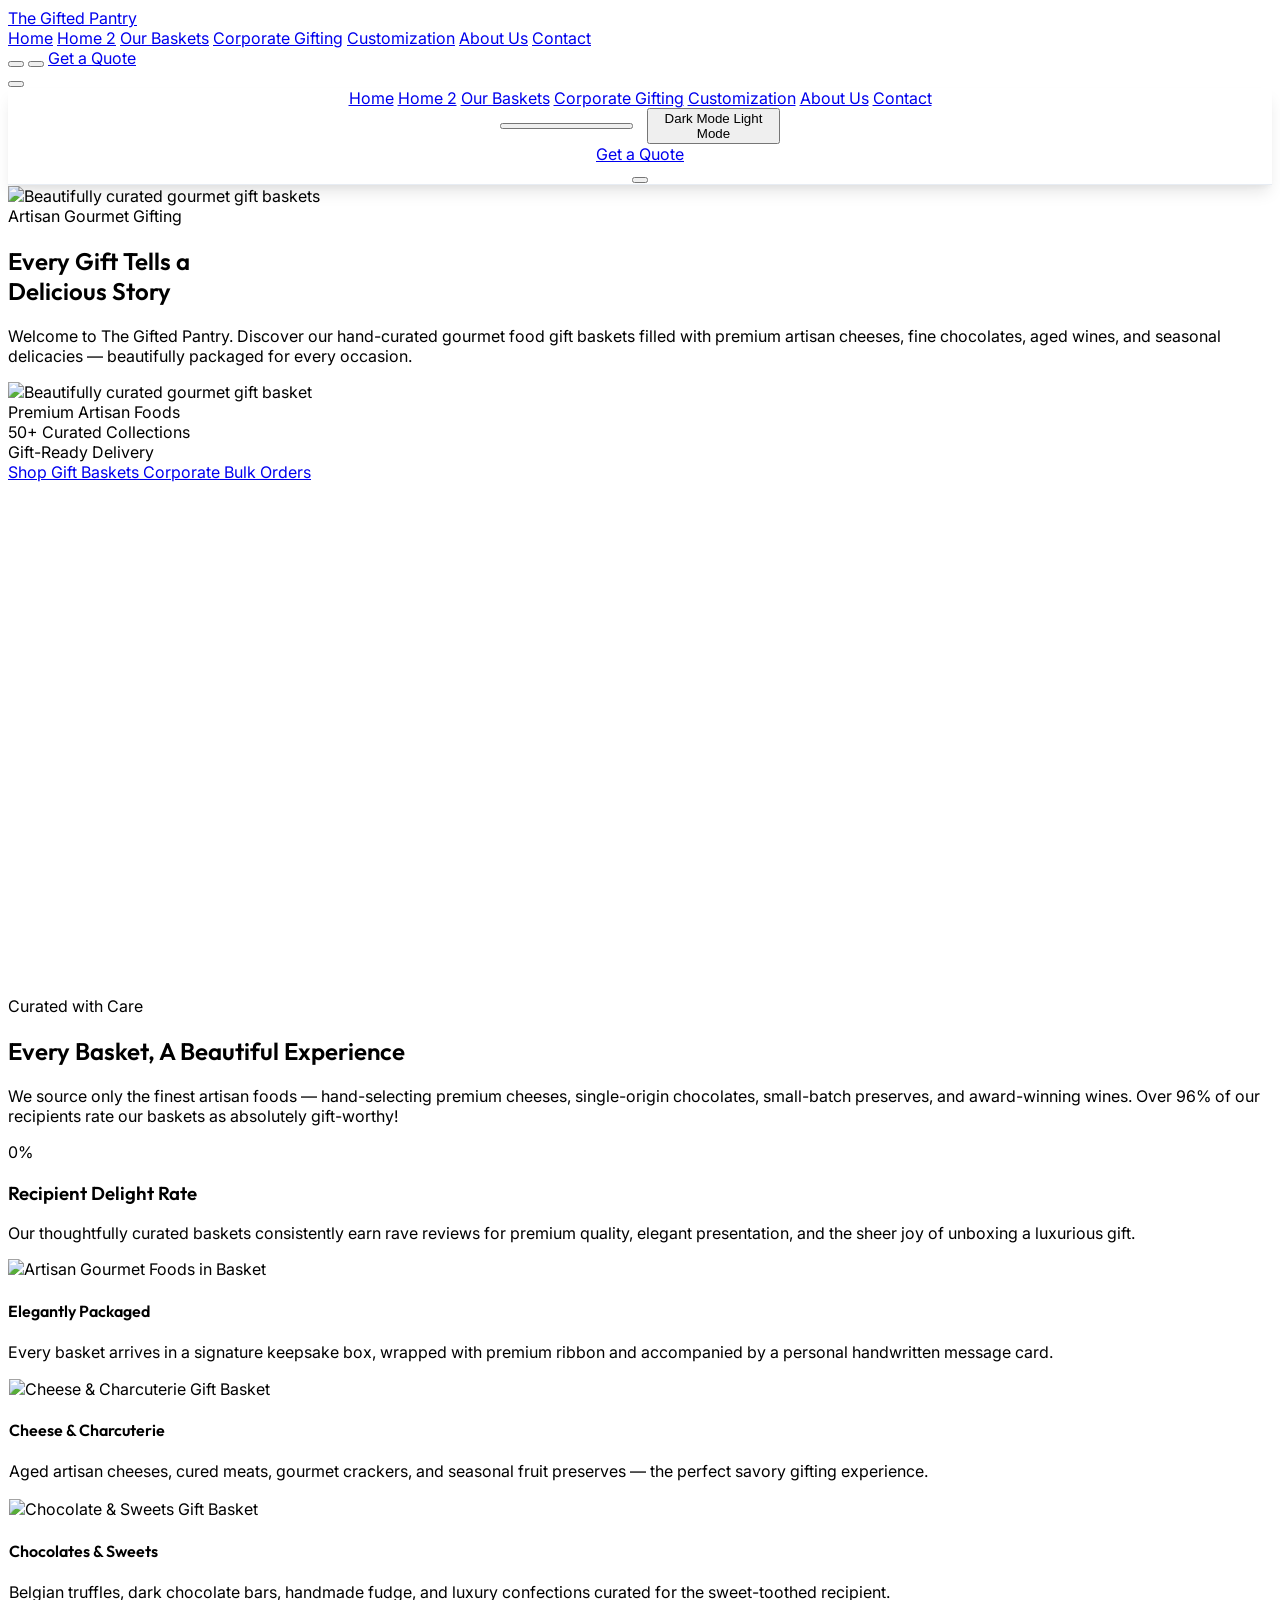
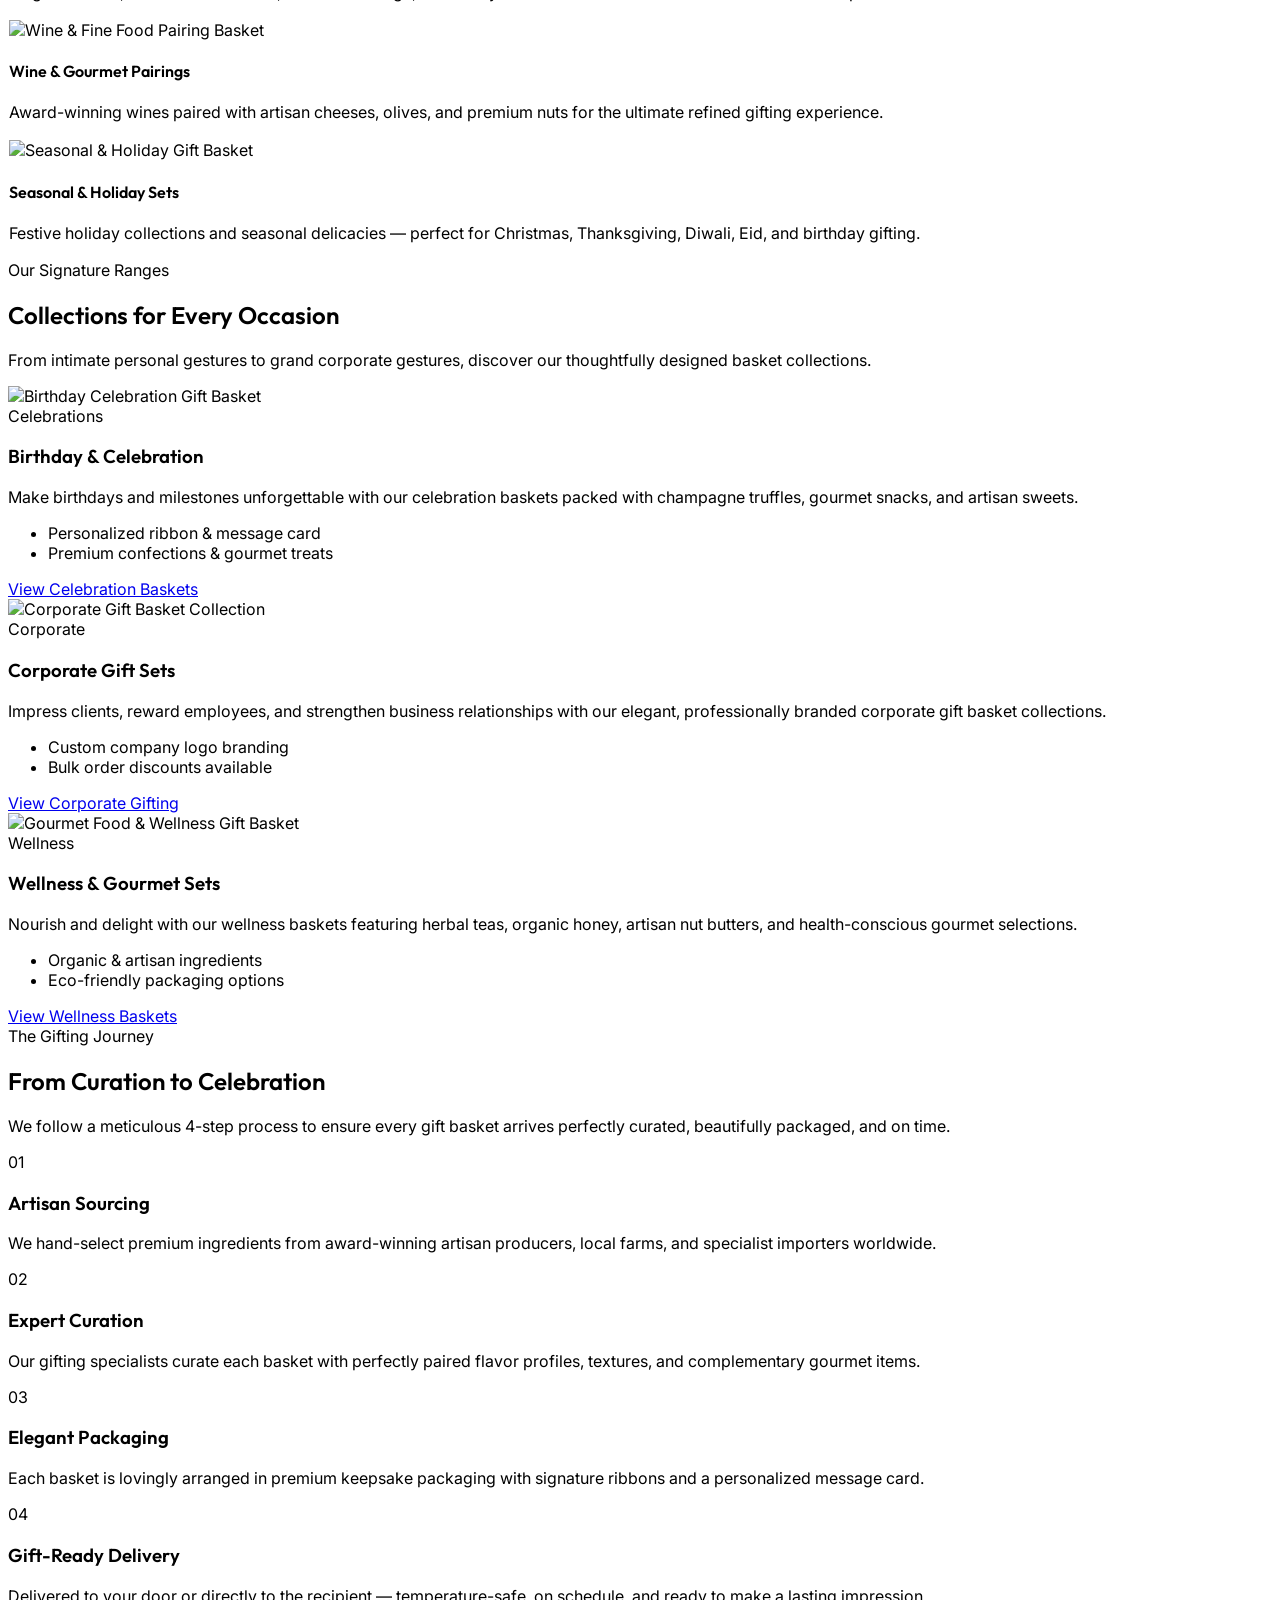
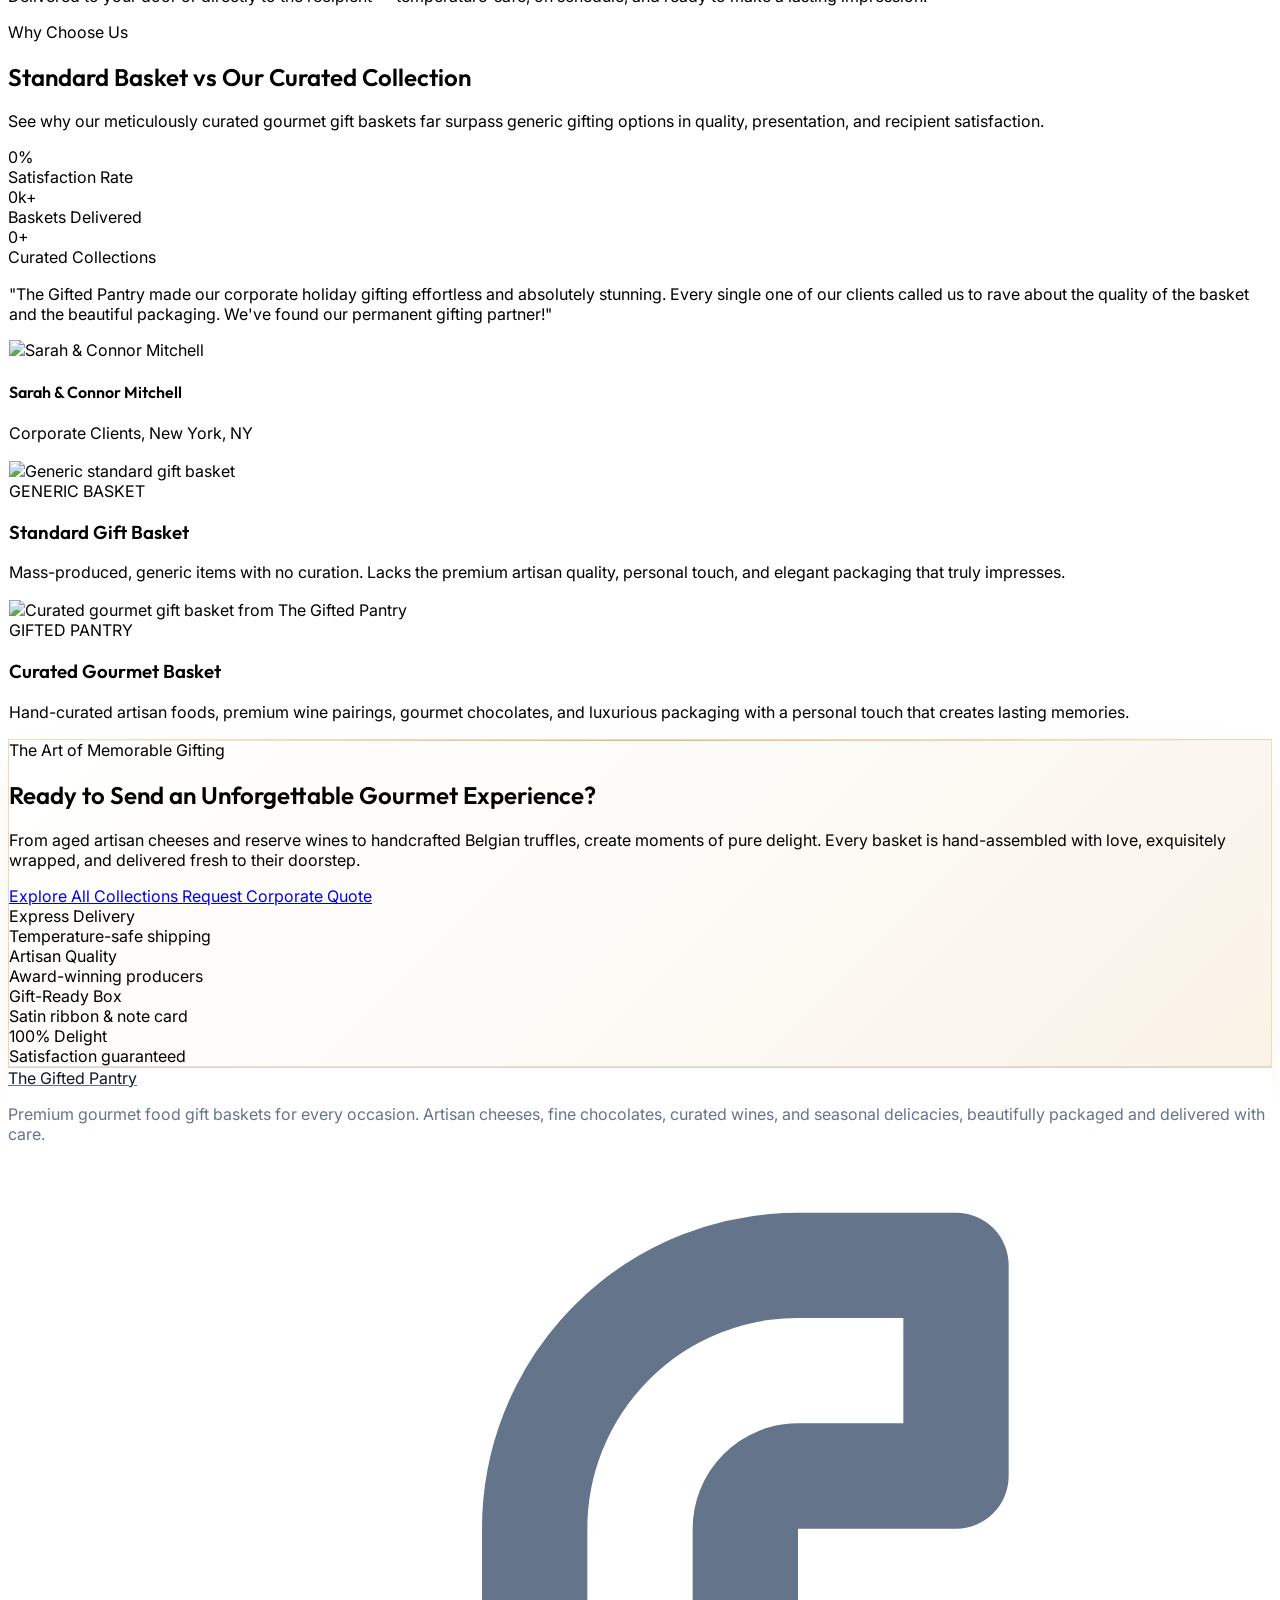
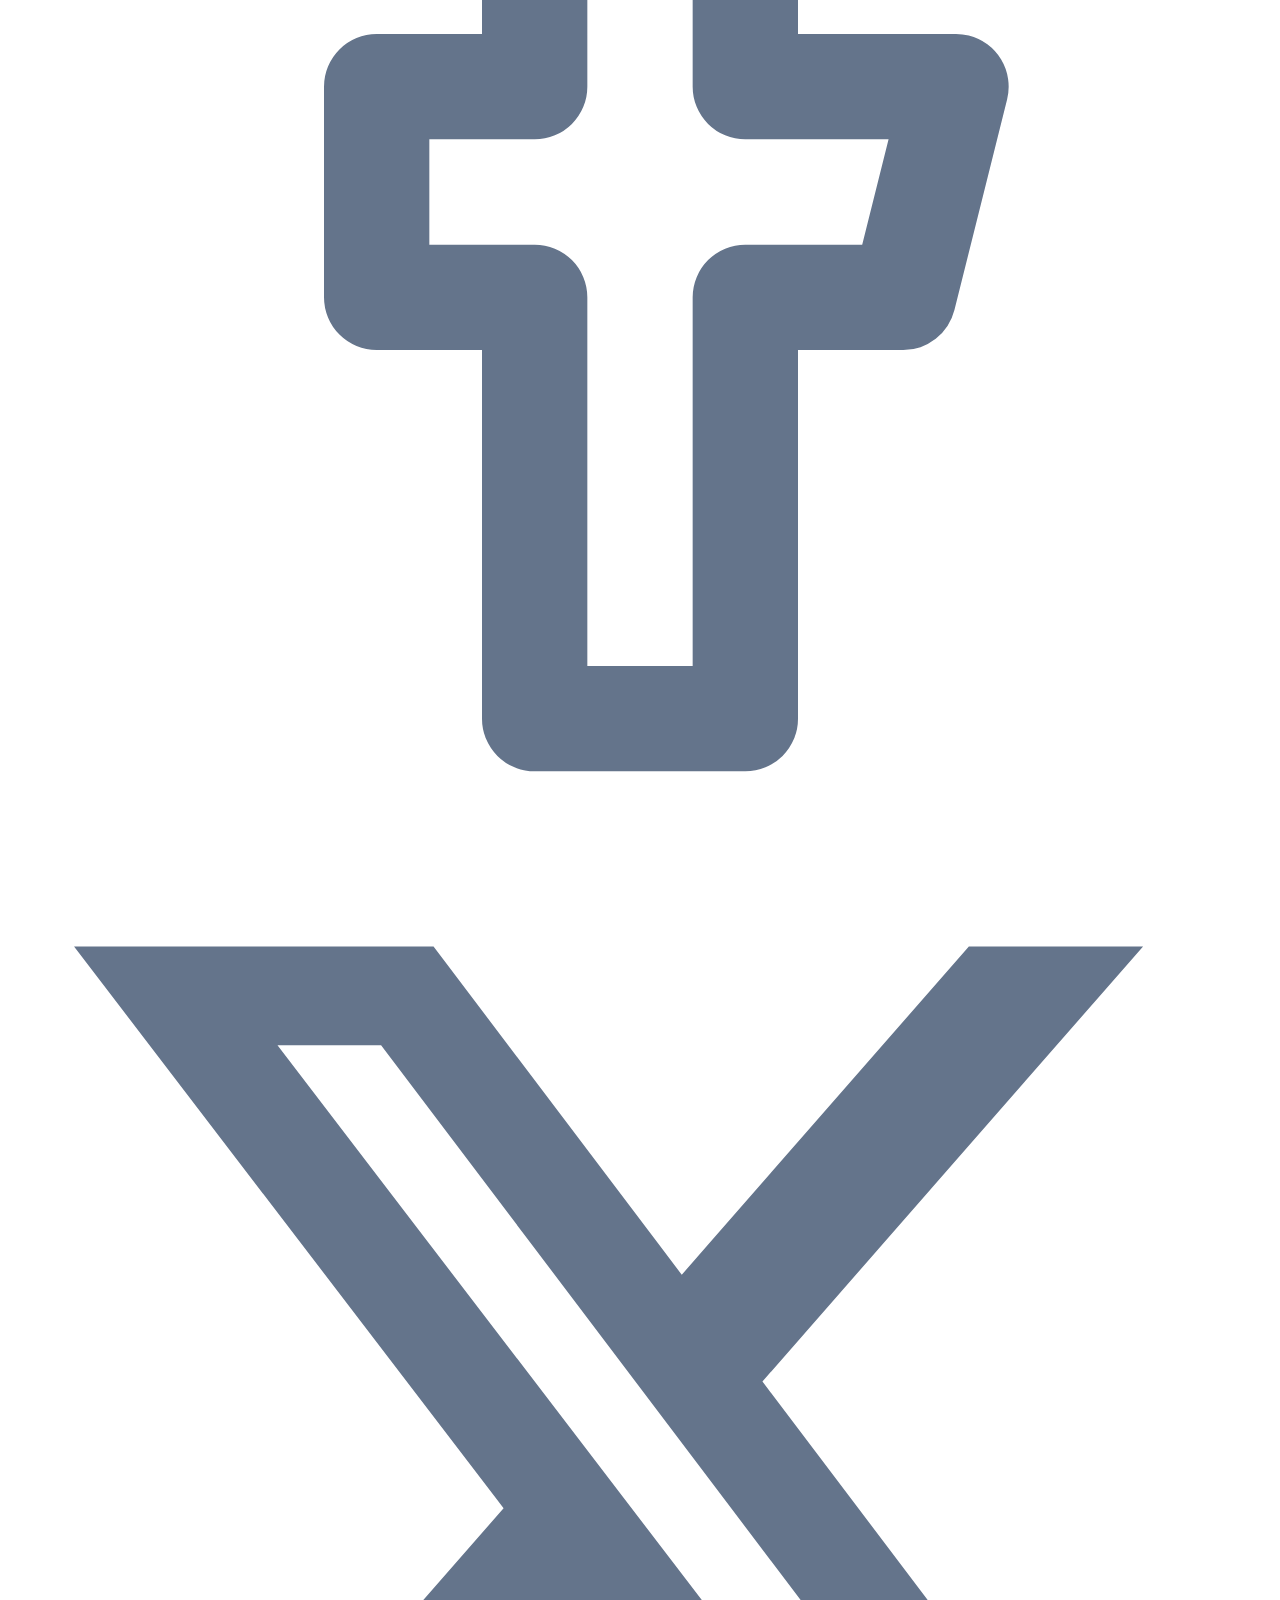
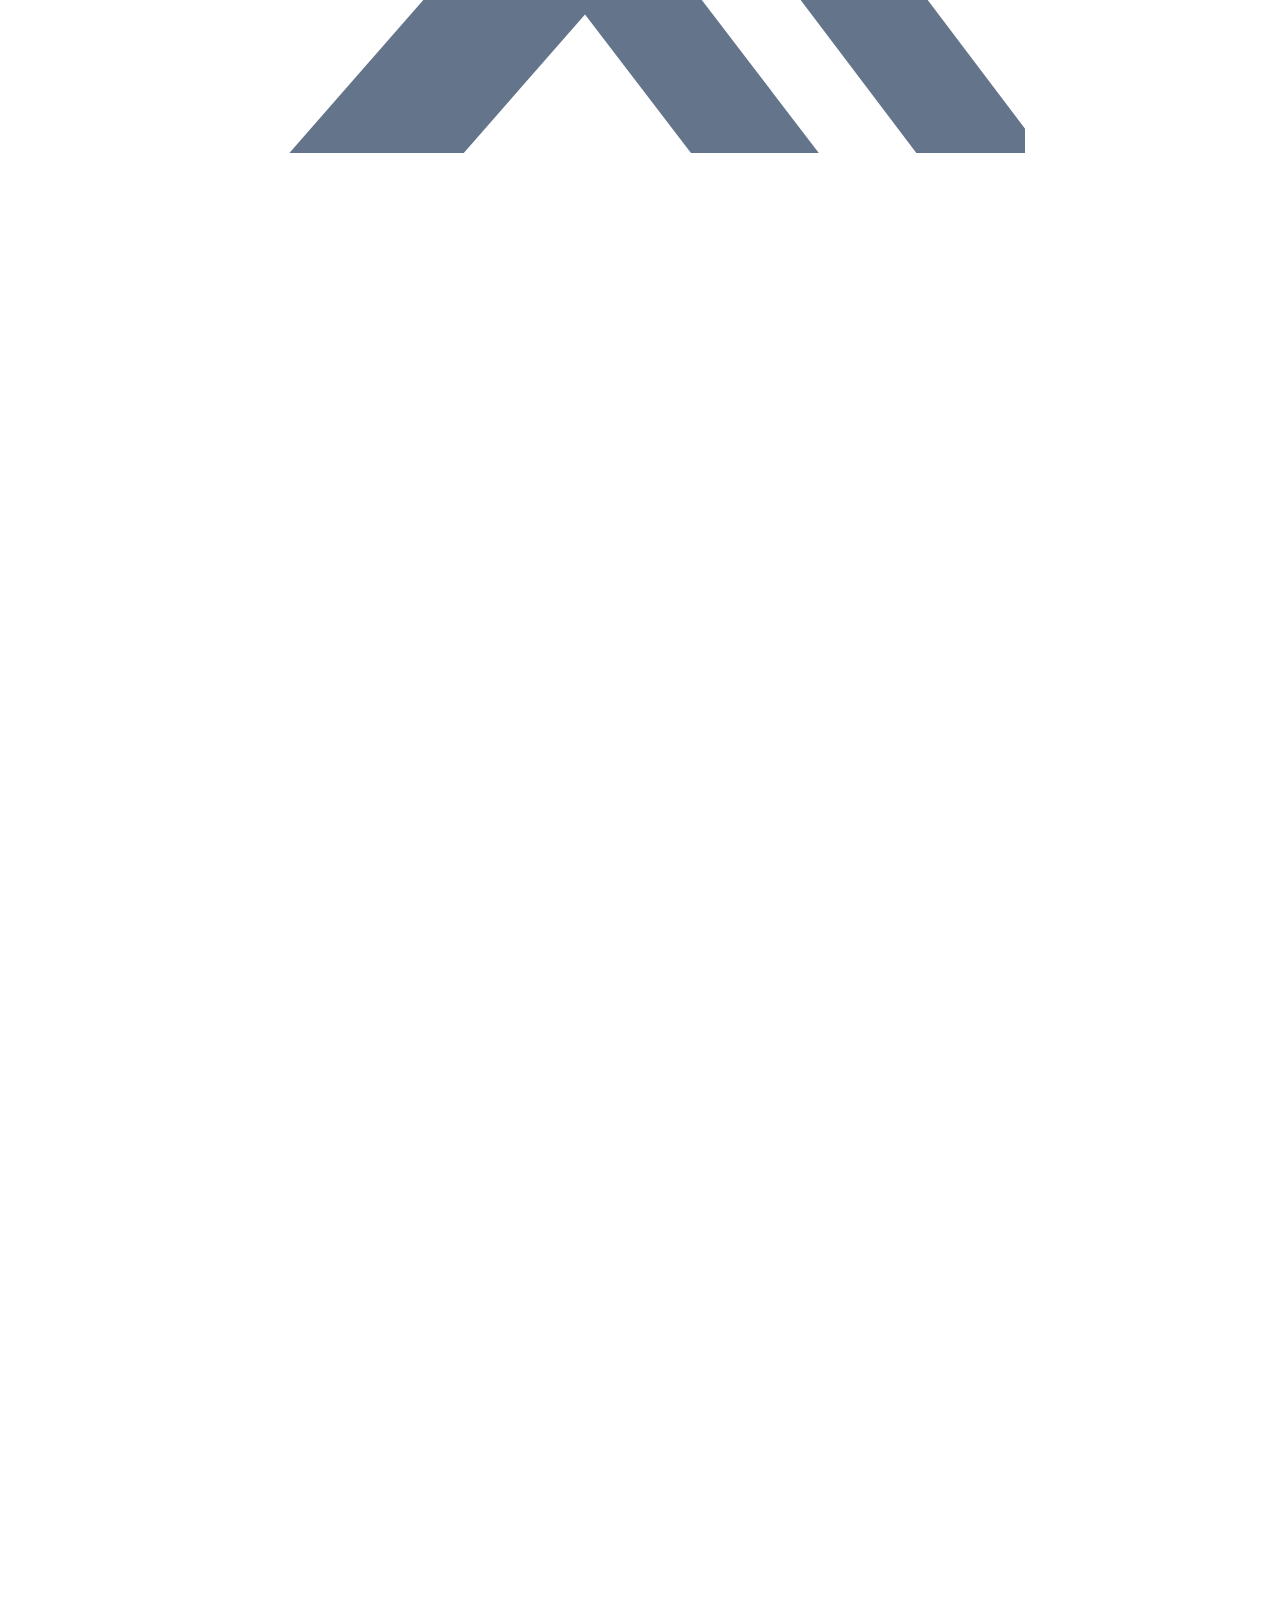
==== index.html @ 531f8c29 "U" ====
<!DOCTYPE html>
<html lang="en" dir="ltr" class="scroll-smooth">

<head>
  <meta charset="UTF-8">
  <meta name="viewport" content="width=device-width, initial-scale=1.0">
  <title>The Gifted Pantry - Gourmet Food Gift Baskets</title>
  <meta name="description"
    content="Discover beautifully curated gourmet food gift baskets for every occasion. Premium artisan foods, elegant packaging, and heartfelt gifting experiences from The Gifted Pantry.">

  <!-- Favicon -->
  <link rel="icon" type="image/svg+xml" href="favicon.svg">

  <!-- CSS Stylesheet -->
  <link rel="stylesheet" href="index.css">

  <!-- Tailwind CSS 3 CDN -->
  <script src="https://cdn.tailwindcss.com"></script>
  <script>
    tailwind.config = {
      darkMode: 'class',
      theme: {
        extend: {
          colors: {
            brand: {
              light: '#fdf8ef',
              dark: '#1a1207',
              primary: '#c8892a',
              primaryHover: '#a36d1a',
              secondary: '#d9a752',
              secondaryHover: '#a36d1a',
              accent: '#e0a84a',
              navy: '#2a1c0b',
            },
            slate: {
              50: '#faf8f3',
              100: '#f5f0e6',
              200: '#e8ddc5',
              300: '#d9c89f',
              400: '#c4a96e',
              500: '#a8883d',
              600: '#896724',
              700: '#664d17',
              800: '#46330d',
              850: '#352606',
              900: '#221800',
              950: '#1a1207',
            }
          },
          fontFamily: {
            sans: ['Inter', 'sans-serif'],
            outfit: ['Outfit', 'sans-serif'],
          }
        }
      }
    }
  </script>

  <!-- Lucide Icons -->
  <script src="https://unpkg.com/lucide@latest"></script>
</head>

<body
  class="bg-slate-50 text-slate-800 dark:bg-slate-950 dark:text-slate-100 transition-colors duration-300 min-h-screen flex flex-col">

  <!-- ================= NAVBAR ================= -->
  <nav class="glass-nav fixed top-0 left-0 right-0 z-50 transition-all duration-300">
    <div class="max-w-7xl mx-auto px-4 sm:px-6 lg:px-8">
      <div class="flex items-center justify-between h-20">

        <!-- Logo -->
        <a href="index.html" class="flex items-center space-x-2 rtl:space-x-reverse group">
          <div
            class="w-10 h-10 rounded-xl bg-gradient-to-tr from-brand-primary to-brand-accent flex items-center justify-center text-white shadow-md shadow-amber-500/20 animate-bounce">
            <i data-lucide="gift" class="w-6 h-6"></i>
          </div>
          <span class="font-outfit text-2xl font-bold tracking-tight text-slate-900 dark:text-white">
            The<span class="text-brand-primary"> Gifted Pantry</span>
          </span>
        </a>

        <!-- Desktop Menu -->
        <div class="hidden lg:flex items-center space-x-1 rtl:space-x-reverse">
          <a href="index.html"
            class="px-3 py-2 rounded-lg text-sm font-semibold transition-colors text-brand-primary dark:text-amber-400">Home</a>
          <a href="home2.html"
            class="px-3 py-2 rounded-lg text-sm font-medium text-slate-600 hover:text-brand-primary dark:text-slate-300 dark:hover:text-amber-400 transition-colors">Home
            2</a>
          <a href="services.html"
            class="px-3 py-2 rounded-lg text-sm font-medium text-slate-600 hover:text-brand-primary dark:text-slate-300 dark:hover:text-amber-400 transition-colors">Our
            Baskets</a>
          <a href="gallery.html"
            class="px-3 py-2 rounded-lg text-sm font-medium text-slate-600 hover:text-brand-primary dark:text-slate-300 dark:hover:text-amber-400 transition-colors">Corporate
            Gifting</a>
          <a href="blog.html"
            class="px-3 py-2 rounded-lg text-sm font-medium text-slate-600 hover:text-brand-primary dark:text-slate-300 dark:hover:text-amber-400 transition-colors">Customization</a>
          <a href="about.html"
            class="px-3 py-2 rounded-lg text-sm font-medium text-slate-600 hover:text-brand-primary dark:text-slate-300 dark:hover:text-amber-400 transition-colors">About
            Us</a>
          <a href="contact.html"
            class="px-3 py-2 rounded-lg text-sm font-medium text-slate-600 hover:text-brand-primary dark:text-slate-300 dark:hover:text-amber-400 transition-colors">Contact</a>
        </div>

        <!-- Desktop Utility Buttons -->
        <div class="hidden lg:flex items-center space-x-4 rtl:space-x-reverse">

          <!-- RTL Toggle -->
          <button
            class="rtl-toggle w-10 h-10 rounded-xl border border-slate-200 dark:border-slate-800 text-slate-600 dark:text-slate-300 hover:bg-slate-100 dark:hover:bg-slate-800 transition-colors flex items-center justify-center"
            aria-label="Toggle Direction">
            <i data-lucide="arrow-left-right" class="w-4 h-4"></i>
          </button>

          <!-- Theme Toggle -->
          <button
            class="theme-toggle w-10 h-10 rounded-xl border border-slate-200 dark:border-slate-800 text-slate-600 dark:text-slate-300 hover:bg-slate-100 dark:hover:bg-slate-800 transition-colors flex items-center justify-center"
            aria-label="Toggle Theme">
            <i data-lucide="sun" class="sun-icon w-5 h-5 hidden"></i>
            <i data-lucide="moon" class="moon-icon w-5 h-5"></i>
          </button>

          <a href="quote.html"
            class="px-5 py-2.5 rounded-xl bg-gradient-to-r from-brand-primary to-brand-accent text-white text-sm font-semibold hover:shadow-lg hover:shadow-amber-500/25 transition-all transform hover:-translate-y-0.5">Get
            a Quote</a>
        </div>

        <!-- Mobile Navigation Menu Toggle Button -->
        <div class="flex items-center space-x-3 lg:hidden rtl:space-x-reverse">
          <button id="mobile-menu-btn"
            class="p-2 rounded-lg border border-slate-200 dark:border-slate-800 text-slate-600 dark:text-slate-300 hover:bg-slate-100 dark:hover:bg-slate-800 transition-colors"
            aria-label="Open Menu">
            <i data-lucide="menu" class="w-6 h-6"></i>
          </button>
        </div>
      </div>
    </div>

    <!-- Mobile Slide Down Menu -->
    <div id="mobile-menu"
      class="hidden absolute top-20 left-0 right-0 glass-nav shadow-lg flex-col px-4 pt-4 pb-6 space-y-3 transition-all duration-300 transform opacity-0 -translate-y-4">
      <a href="index.html"
        class="px-3 py-2 rounded-lg text-base font-semibold text-brand-primary bg-amber-50/50 dark:bg-amber-950/20">Home</a>
      <a href="home2.html"
        class="px-3 py-2 rounded-lg text-base font-medium text-slate-655 dark:text-slate-300 hover:bg-slate-50 dark:hover:bg-slate-800">Home
        2</a>
      <a href="services.html"
        class="px-3 py-2 rounded-lg text-base font-medium text-slate-655 dark:text-slate-300 hover:bg-slate-50 dark:hover:bg-slate-800">Our
        Baskets</a>
      <a href="gallery.html"
        class="px-3 py-2 rounded-lg text-base font-medium text-slate-655 dark:text-slate-300 hover:bg-slate-50 dark:hover:bg-slate-800">Corporate
        Gifting</a>
      <a href="blog.html"
        class="px-3 py-2 rounded-lg text-base font-medium text-slate-655 dark:text-slate-300 hover:bg-slate-50 dark:hover:bg-slate-800">Customization</a>
      <a href="about.html"
        class="px-3 py-2 rounded-lg text-base font-medium text-slate-655 dark:text-slate-300 hover:bg-slate-50 dark:hover:bg-slate-800">About
        Us</a>
      <a href="contact.html"
        class="px-3 py-2 rounded-lg text-base font-medium text-slate-655 dark:text-slate-300 hover:bg-slate-50 dark:hover:bg-slate-800">Contact</a>
      <div class="h-[1px] bg-slate-200 dark:bg-slate-800 my-2"></div>
      <div class="toggle-container flex items-center justify-between space-x-3 rtl:space-x-reverse gap-3 pt-1 pb-2">
        <!-- Mobile RTL Toggle -->
        <button
          class="rtl-toggle flex-1 h-10 rounded-xl border border-slate-200 dark:border-slate-800 text-slate-650 dark:text-slate-300 hover:bg-slate-100 dark:hover:bg-slate-800 transition-colors flex items-center justify-center bg-white dark:bg-slate-900"
          aria-label="Toggle Direction">
          <i data-lucide="arrow-left-right" class="w-4 h-4"></i>
        </button>
        <!-- Mobile Theme Toggle -->
        <button
          class="theme-toggle flex-1 h-10 rounded-xl border border-slate-200 dark:border-slate-800 text-slate-655 dark:text-slate-300 hover:bg-slate-100 dark:hover:bg-slate-800 transition-colors flex items-center justify-center space-x-2 bg-white dark:bg-slate-900"
          aria-label="Toggle Theme">
          <i data-lucide="sun" class="sun-icon w-4 h-4 hidden"></i>
          <i data-lucide="moon" class="moon-icon w-4 h-4"></i>
          <span class="text-xs font-bold tracking-wider dark:hidden">Dark Mode</span>
          <span class="text-xs font-bold tracking-wider hidden dark:inline">Light Mode</span>
        </button>
      </div>
      <div class="flex flex-col space-y-2.5">
        <a href="quote.html"
          class="text-center px-4 py-2.5 rounded-xl bg-gradient-to-r from-brand-primary to-brand-accent text-white text-sm font-semibold shadow-md shadow-amber-500/20">Get
          a Quote</a>
      </div>
      <button id="mobile-menu-close"
        class="absolute top-2 right-4 text-slate-400 hover:text-slate-600 dark:hover:text-white">
        <i data-lucide="x" class="w-5 h-5"></i>
      </button>
    </div>
  </nav>

  <!-- ================= MAIN CONTENT ================= -->
  <main class="flex-grow pt-20">

    <!-- 1. Hero Section -->
    <section class="hero-section relative min-h-[90vh] lg:min-h-[92vh] flex items-center py-12 sm:py-20 lg:py-28 overflow-hidden text-white bg-slate-950">
      <!-- Full Cover Background Image for sm+ desktop — high visibility & crisp contrast -->
      <img
        src="https://brocrates.com/cdn/shop/files/Spirits_GourmetVarietyGiftBasket_5000x.jpg?v=1686775936"
        alt="Beautifully curated gourmet gift baskets"
        class="hidden sm:block absolute inset-0 w-full h-full object-cover opacity-90 dark:opacity-90">
      <!-- Balanced gradient overlay to protect text contrast while keeping image bright & visible -->
      <div
        class="hidden sm:block absolute inset-0 bg-gradient-to-t from-slate-950/80 via-slate-950/50 to-slate-950/25 z-0">
      </div>

      <div class="max-w-7xl mx-auto px-4 sm:px-6 lg:px-8 relative z-10 text-center w-full">
        <div class="max-w-4xl mx-auto space-y-4 sm:space-y-6 flex flex-col items-center justify-center animate-fade-in-up">

          <!-- Badge -->
          <div
            class="inline-flex items-center space-x-2 rtl:space-x-reverse px-3 py-1 sm:px-3.5 sm:py-1.5 rounded-full bg-slate-950/75 border border-white/20 text-amber-300 font-bold text-[11px] sm:text-xs tracking-wider uppercase backdrop-blur-md shadow-lg">
            <i data-lucide="sparkles" class="w-3.5 h-3.5 sm:w-4 sm:h-4 text-amber-400 animate-pulse"></i>
            <span>Artisan Gourmet Gifting</span>
          </div>

          <h1
            class="text-3xl sm:text-5xl lg:text-6xl font-extrabold text-white leading-tight sm:leading-[1.15] font-outfit text-center drop-shadow-lg">
            Every Gift Tells a<br>
            <span
              class="bg-clip-text text-transparent bg-gradient-to-r from-amber-300 via-amber-200 to-amber-400 font-black">Delicious
              Story</span>
          </h1>

          <p
            class="text-xs sm:text-lg text-slate-100 max-w-2xl mx-auto font-medium leading-relaxed text-center drop-shadow-md px-2 sm:px-0">
            Welcome to The Gifted Pantry. Discover our hand-curated gourmet food gift baskets filled with premium
            artisan cheeses, fine chocolates, aged wines, and seasonal delicacies — beautifully packaged for every
            occasion.
          </p>

          <!-- Separate image for 368px mobile screen hero section -->
          <div class="block sm:hidden w-full max-w-xs mx-auto rounded-2xl overflow-hidden shadow-2xl border border-white/20 my-2">
            <img
              src="https://brocrates.com/cdn/shop/files/Spirits_GourmetVarietyGiftBasket_5000x.jpg?v=1686775936"
              alt="Beautifully curated gourmet gift basket"
              class="w-full h-48 object-cover">
          </div>

          <!-- Credentials row -->
          <div
            class="grid grid-cols-1 sm:grid-cols-3 gap-2.5 sm:gap-4 py-3 sm:py-3.5 border border-white/20 w-full max-w-2xl mx-auto justify-items-center bg-slate-950/75 backdrop-blur-md rounded-2xl px-4 sm:px-6 shadow-xl">
            <div class="flex items-center justify-center space-x-2 rtl:space-x-reverse">
              <i data-lucide="check" class="w-4 h-4 sm:w-5 sm:h-5 text-amber-400 flex-shrink-0"></i>
              <span class="text-xs sm:text-sm font-semibold text-white">Premium Artisan Foods</span>
            </div>
            <div class="flex items-center justify-center space-x-2 rtl:space-x-reverse">
              <i data-lucide="gift" class="w-4 h-4 sm:w-5 sm:h-5 text-amber-400 flex-shrink-0"></i>
              <span class="text-xs sm:text-sm font-semibold text-white">50+ Curated Collections</span>
            </div>
            <div class="flex items-center justify-center space-x-2 rtl:space-x-reverse">
              <i data-lucide="truck" class="w-4 h-4 sm:w-5 sm:h-5 text-amber-400 flex-shrink-0"></i>
              <span class="text-xs sm:text-sm font-semibold text-white">Gift-Ready Delivery</span>
            </div>
          </div>

          <!-- CTA Actions -->
          <div class="flex flex-col sm:flex-row items-center justify-center gap-3 sm:gap-4 pt-1 sm:pt-2 w-full max-w-xs sm:max-w-none mx-auto">
            <a href="services.html"
              class="w-full sm:w-72 px-6 sm:px-8 py-3.5 sm:py-4 rounded-xl bg-brand-primary hover:bg-brand-primaryHover text-white text-center font-bold shadow-xl shadow-amber-500/25 hover:shadow-amber-500/40 transition-all transform hover:-translate-y-0.5 flex items-center justify-center">
              Shop Gift Baskets
            </a>
            <a href="contact.html"
              class="w-full sm:w-72 px-6 sm:px-8 py-3.5 sm:py-4 rounded-xl bg-slate-900/80 border border-white/30 text-white text-center font-bold hover:bg-slate-900 transition-all flex items-center justify-center space-x-2 rtl:space-x-reverse backdrop-blur-md shadow-lg">
              <i data-lucide="building-2" class="w-4 h-4 text-amber-300"></i>
              <span>Corporate Bulk Orders</span>
            </a>
          </div>
        </div>
      </div>
    </section>

    <!-- 2. Curated Collections Section -->
    <section class="py-20 bg-slate-50 dark:bg-slate-950 relative">
      <div class="max-w-7xl mx-auto px-4 sm:px-6 lg:px-8">

        <!-- Header -->
        <div class="text-center max-w-3xl mx-auto mb-16 space-y-4">
          <span class="text-brand-secondary font-semibold uppercase tracking-wider text-sm">Curated with Care</span>
          <h2 class="text-3xl md:text-4xl font-bold font-outfit text-slate-900 dark:text-white">
            Every Basket, A Beautiful Experience
          </h2>
          <p class="text-slate-600 dark:text-slate-300 font-normal">
            We source only the finest artisan foods — hand-selecting premium cheeses, single-origin chocolates,
            small-batch preserves, and award-winning wines. Over 96% of our recipients rate our baskets as absolutely
            gift-worthy!
          </p>
        </div>

        <!-- Content Grid -->
        <div class="grid grid-cols-1 lg:grid-cols-12 gap-12 items-center">

          <!-- Left: Stats Column -->
          <div class="lg:col-span-5 space-y-6">
            <div
              class="bg-white dark:bg-slate-900 p-8 rounded-3xl shadow-xl relative overflow-hidden border border-amber-100 dark:border-amber-950/50">
              <div class="absolute top-0 right-0 w-32 h-32 bg-amber-200/25 rounded-full blur-2xl -mr-16 -mt-16"></div>

              <div class="text-5xl font-black text-brand-primary mb-4 font-outfit flex items-baseline">
                <span class="stat-counter" data-target="96">0</span>%
              </div>
              <h3 class="text-lg font-bold text-slate-950 dark:text-white mb-2">
                Recipient Delight Rate
              </h3>
              <p class="text-sm text-slate-500 dark:text-slate-400 font-normal leading-relaxed">
                Our thoughtfully curated baskets consistently earn rave reviews for premium quality, elegant
                presentation, and the sheer joy of unboxing a luxurious gift.
              </p>
            </div>

            <div
              class="bg-white dark:bg-slate-900 rounded-3xl shadow-xl border border-amber-100 dark:border-amber-950/50 overflow-hidden">
              <div class="w-full h-67 overflow-hidden shadow-inner">
                <img src="https://atelier-duchocolat.com/cdn/shop/files/468A9812.jpg?v=1778239966&width=3840"
                  alt="Artisan Gourmet Foods in Basket" class="w-full h-full object-cover">
              </div>
              <div class="p-8">
                <h4 class="font-bold text-slate-950 dark:text-white text-lg mb-2">Elegantly Packaged</h4>
                <p class="text-sm text-slate-500 dark:text-slate-400 font-normal">
                  Every basket arrives in a signature keepsake box, wrapped with premium ribbon and accompanied by a
                  personal handwritten message card.
                </p>
              </div>
            </div>
          </div>

          <!-- Right: Grid of 4 Collection Cards -->
          <div class="lg:col-span-7 grid grid-cols-1 sm:grid-cols-2 gap-6">
            <!-- Card 1 -->
            <div
              class="glass-card rounded-2xl shadow-md border border-slate-100 dark:border-slate-800 hover:-translate-y-1 transition-all duration-300 overflow-hidden">
              <div class="w-full h-52 overflow-hidden shadow-sm">
                <img src="https://basketsphiladelphia.com/cdn/shop/files/Cheese_Crackers_WineGiftBasket_2000x.jpg?v=1720021632"
                  alt="Cheese & Charcuterie Gift Basket" class="w-full h-full object-cover">
              </div>
              <div class="p-6">
                <h4 class="text-base font-bold text-slate-900 dark:text-white mb-2">Cheese & Charcuterie</h4>
                <p class="text-xs sm:text-sm text-slate-500 dark:text-slate-400 font-normal">
                  Aged artisan cheeses, cured meats, gourmet crackers, and seasonal fruit preserves — the perfect savory
                  gifting experience.
                </p>
              </div>
            </div>

            <!-- Card 2 -->
            <div
              class="glass-card rounded-2xl shadow-md border border-slate-100 dark:border-slate-800 hover:-translate-y-1 transition-all duration-300 overflow-hidden">
              <div class="w-full h-52 overflow-hidden shadow-sm">
                <img src="https://wrapshap.com/cdn/shop/files/wrap-shap-luxury-leather-basket-diwali-gift-hamper.jpg?v=1758458192&width=3840"
                  alt="Chocolate & Sweets Gift Basket" class="w-full h-full object-cover">
              </div>
              <div class="p-6">
                <h4 class="text-base font-bold text-slate-900 dark:text-white mb-2">Chocolates & Sweets</h4>
                <p class="text-xs sm:text-sm text-slate-500 dark:text-slate-400 font-normal">
                  Belgian truffles, dark chocolate bars, handmade fudge, and luxury confections curated for the
                  sweet-toothed recipient.
                </p>
              </div>
            </div>

            <!-- Card 3 -->
            <div
              class="glass-card rounded-2xl shadow-md border border-slate-100 dark:border-slate-800 hover:-translate-y-1 transition-all duration-300 overflow-hidden">
              <div class="w-full h-52 overflow-hidden shadow-sm">
                <img src="https://hips.hearstapps.com/hmg-prod/images/christmas-giftbaskets-1671467895.jpg?crop=1.00xw:1.00xh;0,0&resize=1200:*"
                  alt="Wine & Fine Food Pairing Basket" class="w-full h-full object-cover">
              </div>
              <div class="p-6">
                <h4 class="text-base font-bold text-slate-900 dark:text-white mb-2">Wine & Gourmet Pairings</h4>
                <p class="text-xs sm:text-sm text-slate-500 dark:text-slate-400 font-normal">
                  Award-winning wines paired with artisan cheeses, olives, and premium nuts for the ultimate refined
                  gifting experience.
                </p>
              </div>
            </div>

            <!-- Card 4 -->
            <div
              class="glass-card rounded-2xl shadow-md border border-slate-100 dark:border-slate-800 hover:-translate-y-1 transition-all duration-300 overflow-hidden">
              <div class="w-full h-52 overflow-hidden shadow-sm">
                <img src="https://www.yourfoodtown.com/wp-content/uploads/2022/12/affordable-holiday-gift-basket-rsz-1024x683.jpg"
                  alt="Seasonal & Holiday Gift Basket" class="w-full h-full object-cover">
              </div>
              <div class="p-6">
                <h4 class="text-base font-bold text-slate-900 dark:text-white mb-2">Seasonal & Holiday Sets</h4>
                <p class="text-xs sm:text-sm text-slate-500 dark:text-slate-400 font-normal">
                  Festive holiday collections and seasonal delicacies — perfect for Christmas, Thanksgiving, Diwali,
                  Eid, and birthday gifting.
                </p>
              </div>
            </div>
          </div>

        </div>

      </div>
    </section>

    <!-- 3. Signature Collections Section -->
    <section class="py-20 bg-white dark:bg-slate-900">
      <div class="max-w-7xl mx-auto px-4 sm:px-6 lg:px-8">

        <!-- Header -->
        <div class="text-center max-w-3xl mx-auto mb-16 space-y-4">
          <span class="text-brand-primary font-semibold uppercase tracking-wider text-sm">Our Signature Ranges</span>
          <h2 class="text-3xl md:text-4xl font-bold font-outfit text-slate-900 dark:text-white">
            Collections for Every Occasion
          </h2>
          <p class="text-slate-600 dark:text-slate-300 font-normal">
            From intimate personal gestures to grand corporate gestures, discover our thoughtfully designed basket
            collections.
          </p>
        </div>

        <!-- Cards Grid -->
        <div class="grid grid-cols-1 md:grid-cols-2 lg:grid-cols-3 gap-8">

          <!-- Birthday & Celebration Baskets -->
          <div
            class="flex flex-col h-full bg-slate-50 dark:bg-slate-950 rounded-3xl overflow-hidden shadow-lg hover:shadow-xl transition-all duration-300 group border border-slate-100 dark:border-slate-900">
            <div class="overflow-hidden relative h-56 sm:h-72">
              <img src="https://rhodeislandbaskets.com/cdn/shop/files/BirthdayPartyStarterGift_2_600x.jpg?v=1726588380"
                alt="Birthday Celebration Gift Basket"
                class="w-full h-full object-cover group-hover:scale-105 transition-transform duration-500">
              <div
                class="absolute top-4 left-4 bg-brand-primary text-white text-xs font-bold px-3 py-1 rounded-full shadow-md">
                Celebrations
              </div>
            </div>
            <div class="p-8 flex flex-col flex-grow text-left ltr:text-left rtl:text-right">
              <h3 class="text-xl font-bold text-slate-900 dark:text-white mb-3">Birthday & Celebration</h3>
              <p class="text-sm text-slate-500 dark:text-slate-400 mb-6 flex-grow leading-relaxed">
                Make birthdays and milestones unforgettable with our celebration baskets packed with champagne truffles,
                gourmet snacks, and artisan sweets.
              </p>
              <ul class="space-y-2.5 mb-6 text-xs sm:text-sm font-medium text-slate-600 dark:text-slate-300">
                <li class="flex items-center space-x-2 rtl:space-x-reverse"><i data-lucide="check"
                    class="w-4 h-4 text-amber-500 flex-shrink-0"></i><span>Personalized ribbon & message card</span>
                </li>
                <li class="flex items-center space-x-2 rtl:space-x-reverse"><i data-lucide="check"
                    class="w-4 h-4 text-amber-500 flex-shrink-0"></i><span>Premium confections & gourmet treats</span>
                </li>
              </ul>
              <a href="services.html"
                class="inline-flex items-center text-sm font-semibold text-brand-primary hover:text-brand-primaryHover hover:underline group/link">
                <span>View Celebration Baskets</span>
              </a>
            </div>
          </div>

          <!-- Corporate Gift Baskets -->
          <div
            class="flex flex-col h-full bg-slate-50 dark:bg-slate-950 rounded-3xl overflow-hidden shadow-lg hover:shadow-xl transition-all duration-300 group border border-slate-100 dark:border-slate-900">
            <div class="overflow-hidden relative h-56 sm:h-72">
              <img src="https://adscraft.in/cdn/shop/files/PremiumFloralNetHamperBasketTray_10x10x3.5Inch_ElegantWedding_ReturnGift_CorporateHamperTray8.jpg?v=1777374104"
                alt="Corporate Gift Basket Collection"
                class="w-full h-full object-cover group-hover:scale-105 transition-transform duration-500">
              <div
                class="absolute top-4 left-4 bg-brand-secondary text-white text-xs font-bold px-3 py-1 rounded-full shadow-md">
                Corporate
              </div>
            </div>
            <div class="p-8 flex flex-col flex-grow text-left ltr:text-left rtl:text-right">
              <h3 class="text-xl font-bold text-slate-900 dark:text-white mb-3">Corporate Gift Sets</h3>
              <p class="text-sm text-slate-500 dark:text-slate-400 mb-6 flex-grow leading-relaxed">
                Impress clients, reward employees, and strengthen business relationships with our elegant,
                professionally branded corporate gift basket collections.
              </p>
              <ul class="space-y-2.5 mb-6 text-xs sm:text-sm font-medium text-slate-600 dark:text-slate-300">
                <li class="flex items-center space-x-2 rtl:space-x-reverse"><i data-lucide="check"
                    class="w-4 h-4 text-amber-500 flex-shrink-0"></i><span>Custom company logo branding</span></li>
                <li class="flex items-center space-x-2 rtl:space-x-reverse"><i data-lucide="check"
                    class="w-4 h-4 text-amber-500 flex-shrink-0"></i><span>Bulk order discounts available</span></li>
              </ul>
              <a href="gallery.html"
                class="inline-flex items-center text-sm font-semibold text-brand-primary hover:text-brand-primaryHover hover:underline group/link">
                <span>View Corporate Gifting</span>
              </a>
            </div>
          </div>

          <!-- Wellness & Spa Baskets -->
          <div
            class="last-card-md flex flex-col h-full bg-slate-50 dark:bg-slate-950 rounded-3xl overflow-hidden shadow-lg hover:shadow-xl transition-all duration-300 group border border-slate-100 dark:border-slate-900">
            <div class="overflow-hidden relative h-56 sm:h-72">
              <img src="https://advaitliving.com/cdn/shop/files/MilletBonanzaedited.png?v=1756204698"
                alt="Gourmet Food & Wellness Gift Basket"
                class="w-full h-full object-cover group-hover:scale-105 transition-transform duration-500">
              <div
                class="absolute top-4 left-4 bg-amber-600 text-white text-xs font-bold px-3 py-1 rounded-full shadow-md">
                Wellness
              </div>
            </div>
            <div class="p-8 flex flex-col flex-grow text-left ltr:text-left rtl:text-right">
              <h3 class="text-xl font-bold text-slate-900 dark:text-white mb-3">Wellness & Gourmet Sets</h3>
              <p class="text-sm text-slate-500 dark:text-slate-400 mb-6 flex-grow leading-relaxed">
                Nourish and delight with our wellness baskets featuring herbal teas, organic honey, artisan nut butters,
                and health-conscious gourmet selections.
              </p>
              <ul class="space-y-2.5 mb-6 text-xs sm:text-sm font-medium text-slate-600 dark:text-slate-300">
                <li class="flex items-center space-x-2 rtl:space-x-reverse"><i data-lucide="check"
                    class="w-4 h-4 text-amber-500 flex-shrink-0"></i><span>Organic & artisan ingredients</span></li>
                <li class="flex items-center space-x-2 rtl:space-x-reverse"><i data-lucide="check"
                    class="w-4 h-4 text-amber-500 flex-shrink-0"></i><span>Eco-friendly packaging options</span></li>
              </ul>
              <a href="services.html"
                class="inline-flex items-center text-sm font-semibold text-brand-primary hover:text-brand-primaryHover hover:underline group/link">
                <span>View Wellness Baskets</span>
              </a>
            </div>
          </div>

        </div>

      </div>
    </section>

    <!-- 4. Our Gifting Journey Section -->
    <section class="py-20 bg-slate-50 dark:bg-slate-950 relative overflow-hidden">
      <div class="bubble w-80 h-80 top-1/2 left-0 opacity-40"></div>

      <div class="max-w-7xl mx-auto px-4 sm:px-6 lg:px-8 relative z-10">

        <!-- Header -->
        <div class="text-center max-w-3xl mx-auto mb-20 space-y-4">
          <span class="text-brand-secondary font-semibold uppercase tracking-wider text-sm">The Gifting Journey</span>
          <h2 class="text-3xl md:text-4xl font-bold font-outfit text-slate-900 dark:text-white">
            From Curation to Celebration
          </h2>
          <p class="text-slate-600 dark:text-slate-300 font-normal">
            We follow a meticulous 4-step process to ensure every gift basket arrives perfectly curated, beautifully
            packaged, and on time.
          </p>
        </div>

        <!-- Process Grid -->
        <div class="grid grid-cols-1 md:grid-cols-4 gap-8 relative">
          <!-- Connection line (desktop) -->
          <div class="hidden md:block absolute top-12 left-1/8 right-1/8 h-[2px] bg-slate-200 dark:bg-slate-800 -z-10">
          </div>

          <!-- Step 1 -->
          <div class="flex flex-col items-center text-center group">
            <div
              class="w-20 h-20 rounded-full bg-white dark:bg-slate-900 text-brand-primary border-4 border-slate-100 dark:border-slate-800 flex items-center justify-center text-2xl font-bold font-outfit shadow-md group-hover:border-brand-primary dark:group-hover:border-amber-400 group-hover:scale-105 transition-all duration-300 mb-6">
              01
            </div>
            <h3 class="text-lg font-bold text-slate-900 dark:text-white mb-2">Artisan Sourcing</h3>
            <p class="text-xs sm:text-sm text-slate-500 dark:text-slate-400 font-normal max-w-[220px]">
              We hand-select premium ingredients from award-winning artisan producers, local farms, and specialist
              importers worldwide.
            </p>
          </div>

          <!-- Step 2 -->
          <div class="flex flex-col items-center text-center group">
            <div
              class="w-20 h-20 rounded-full bg-white dark:bg-slate-900 text-brand-primary border-4 border-slate-100 dark:border-slate-800 flex items-center justify-center text-2xl font-bold font-outfit shadow-md group-hover:border-brand-primary dark:group-hover:border-amber-400 group-hover:scale-105 transition-all duration-300 mb-6">
              02
            </div>
            <h3 class="text-lg font-bold text-slate-900 dark:text-white mb-2">Expert Curation</h3>
            <p class="text-xs sm:text-sm text-slate-500 dark:text-slate-400 font-normal max-w-[220px]">
              Our gifting specialists curate each basket with perfectly paired flavor profiles, textures, and
              complementary gourmet items.
            </p>
          </div>

          <!-- Step 3 -->
          <div class="flex flex-col items-center text-center group">
            <div
              class="w-20 h-20 rounded-full bg-white dark:bg-slate-900 text-brand-primary border-4 border-slate-100 dark:border-slate-800 flex items-center justify-center text-2xl font-bold font-outfit shadow-md group-hover:border-brand-primary dark:group-hover:border-amber-400 group-hover:scale-105 transition-all duration-300 mb-6">
              03
            </div>
            <h3 class="text-lg font-bold text-slate-900 dark:text-white mb-2">Elegant Packaging</h3>
            <p class="text-xs sm:text-sm text-slate-500 dark:text-slate-400 font-normal max-w-[220px]">
              Each basket is lovingly arranged in premium keepsake packaging with signature ribbons and a personalized
              message card.
            </p>
          </div>

          <!-- Step 4 -->
          <div class="flex flex-col items-center text-center group">
            <div
              class="w-20 h-20 rounded-full bg-white dark:bg-slate-900 text-brand-primary border-4 border-slate-100 dark:border-slate-800 flex items-center justify-center text-2xl font-bold font-outfit shadow-md group-hover:border-brand-primary dark:group-hover:border-amber-400 group-hover:scale-105 transition-all duration-300 mb-6">
              04
            </div>
            <h3 class="text-lg font-bold text-slate-900 dark:text-white mb-2">Gift-Ready Delivery</h3>
            <p class="text-xs sm:text-sm text-slate-500 dark:text-slate-400 font-normal max-w-[220px]">
              Delivered to your door or directly to the recipient — temperature-safe, on schedule, and ready to make a
              lasting impression.
            </p>
          </div>
        </div>

      </div>
    </section>

    <!-- 5. Stats & Testimonial Section -->
    <section class="py-20 bg-white dark:bg-slate-900">
      <div class="max-w-7xl mx-auto px-4 sm:px-6 lg:px-8">

        <!-- Grid layout -->
        <div class="grid grid-cols-1 lg:grid-cols-12 gap-12 lg:gap-8 items-center">

          <!-- Left side: text, stats, client review -->
          <div class="lg:col-span-6 space-y-8 text-left ltr:text-left rtl:text-right">
            <div class="space-y-4">
              <span class="text-brand-secondary font-semibold uppercase tracking-wider text-sm">Why Choose Us</span>
              <h2 class="text-3xl md:text-4xl font-bold font-outfit text-slate-900 dark:text-white">
                Standard Basket vs Our Curated Collection
              </h2>
              <p class="text-slate-600 dark:text-slate-300 font-normal">
                See why our meticulously curated gourmet gift baskets far surpass generic gifting options in quality,
                presentation, and recipient satisfaction.
              </p>
            </div>

            <!-- Stats Rows -->
            <div class="grid grid-cols-3 gap-6">
              <div>
                <div class="text-3xl sm:text-4xl font-extrabold text-brand-primary font-outfit flex items-baseline">
                  <span class="stat-counter" data-target="96">0</span>%
                </div>
                <div class="text-xs text-slate-400 font-semibold uppercase tracking-wide mt-1">Satisfaction Rate</div>
              </div>

              <div>
                <div class="text-3xl sm:text-4xl font-extrabold text-brand-secondary font-outfit flex items-baseline">
                  <span class="stat-counter" data-target="12">0</span>k+
                </div>
                <div class="text-xs text-slate-400 font-semibold uppercase tracking-wide mt-1">Baskets Delivered</div>
              </div>

              <div>
                <div class="text-3xl sm:text-4xl font-extrabold text-amber-500 font-outfit flex items-baseline">
                  <span class="stat-counter" data-target="50">0</span>+
                </div>
                <div class="text-xs text-slate-400 font-semibold uppercase tracking-wide mt-1">Curated Collections</div>
              </div>
            </div>

            <!-- Client Quote Card -->
            <div class="glass-card p-6 rounded-2xl shadow-md border border-slate-100 dark:border-slate-800">
              <div class="flex items-center space-x-1.5 rtl:space-x-reverse text-amber-400 mb-3">
                <i data-lucide="star" class="w-4 h-4 fill-current"></i>
                <i data-lucide="star" class="w-4 h-4 fill-current"></i>
                <i data-lucide="star" class="w-4 h-4 fill-current"></i>
                <i data-lucide="star" class="w-4 h-4 fill-current"></i>
                <i data-lucide="star" class="w-4 h-4 fill-current"></i>
              </div>
              <p class="text-sm italic text-slate-600 dark:text-slate-300 mb-4 leading-relaxed">
                "The Gifted Pantry made our corporate holiday gifting effortless and absolutely stunning. Every single
                one of our clients called us to rave about the quality of the basket and the beautiful packaging. We've
                found our permanent gifting partner!"
              </p>
              <div class="flex items-center space-x-3 rtl:space-x-reverse">
                <img src="https://static.fibre2fashion.com//articleresources/images/57/5692/AdobeStock_366303784-1_Small.jpg"
                  alt="Sarah &amp; Connor Mitchell"
                  class="w-10 h-10 rounded-full object-cover border-2 border-brand-primary/40 shadow-sm flex-shrink-0">
                <div>
                  <h4 class="text-xs sm:text-sm font-bold text-slate-900 dark:text-white">Sarah &amp; Connor Mitchell
                  </h4>
                  <p class="text-[11px] text-slate-400 font-medium">Corporate Clients, New York, NY</p>
                </div>
              </div>
            </div>
          </div>

          <!-- Right side: Side-by-Side Comparative Cards -->
          <div class="lg:col-span-6 space-y-6">
            <div class="grid grid-cols-1 sm:grid-cols-2 gap-6">

              <!-- Card 1: Generic Basket -->
              <div
                class="glass-card rounded-3xl overflow-hidden shadow-xl border border-amber-100 dark:border-amber-950/20 hover:-translate-y-1 transition-all duration-300">
                <div class="h-60 overflow-hidden relative">
                  <img
                    src="https://encrypted-tbn0.gstatic.com/images?q=tbn:ANd9GcQcDyAbJbZdcxp3vwbyerB1rsOK91ylzahLsNwCGaSYB21uhMCvoaXL7dU&s=10"
                    alt="Generic standard gift basket" class="w-full h-full object-cover">
                  <div class="absolute inset-0 bg-gradient-to-t from-slate-950/80 via-slate-950/30 to-transparent">
                  </div>
                  <span
                    class="absolute bottom-4 left-4 bg-slate-500/90 text-white font-bold text-xs px-3.5 py-1.5 rounded-lg z-10 shadow-md">
                    GENERIC BASKET
                  </span>
                </div>
                <div class="p-5 space-y-2">
                  <h3 class="text-base font-bold text-slate-900 dark:text-white flex items-center gap-2">
                    <i data-lucide="info" class="w-4 h-4 text-slate-400"></i>
                    Standard Gift Basket
                  </h3>
                  <p class="text-xs text-slate-500 dark:text-slate-400 font-normal leading-relaxed">
                    Mass-produced, generic items with no curation. Lacks the premium artisan quality, personal touch,
                    and elegant packaging that truly impresses.
                  </p>
                </div>
              </div>

              <!-- Card 2: Gifted Pantry Basket -->
              <div
                class="glass-card rounded-3xl overflow-hidden shadow-xl border border-amber-100 dark:border-amber-950/20 hover:-translate-y-1 transition-all duration-300">
                <div class="h-60 overflow-hidden relative">
                  <img
                    src="https://labaskets.com/cdn/shop/files/GetThisPartyStartedPlatter_edddd5ca-a03a-42c5-be5f-f9a355cfea27.jpg?v=1718128267&width=1200"
                    alt="Curated gourmet gift basket from The Gifted Pantry" class="w-full h-full object-cover">
                  <div class="absolute inset-0 bg-gradient-to-t from-slate-950/80 via-slate-950/30 to-transparent">
                  </div>
                  <span
                    class="absolute bottom-4 left-4 bg-brand-primary/90 text-white font-bold text-xs px-3.5 py-1.5 rounded-lg z-10 shadow-md">
                    GIFTED PANTRY
                  </span>
                </div>
                <div class="p-5 space-y-2">
                  <h3 class="text-base font-bold text-slate-900 dark:text-white flex items-center gap-2">
                    <i data-lucide="sparkles" class="w-4 h-4 text-amber-400"></i>
                    Curated Gourmet Basket
                  </h3>
                  <p class="text-xs text-slate-500 dark:text-slate-400 font-normal leading-relaxed">
                    Hand-curated artisan foods, premium wine pairings, gourmet chocolates, and luxurious packaging with
                    a personal touch that creates lasting memories.
                  </p>
                </div>
              </div>

            </div>
          </div>

        </div>
      </div>
    </section>

    <!-- 7. Closing Call-To-Action (CTA) Section -->
    <section class="py-20 lg:py-24 bg-white dark:bg-slate-900 relative overflow-hidden transition-colors">
      <div class="max-w-7xl mx-auto px-4 sm:px-6 lg:px-8 relative z-10">
        
        <div class="closing-cta-card rounded-3xl overflow-hidden text-slate-900 dark:text-white p-8 sm:p-12 lg:p-16 relative transition-colors">
          
          <!-- Ambient Glow Accents -->
          <div class="absolute -top-24 -right-24 w-80 h-80 bg-brand-primary/10 dark:bg-brand-primary/20 rounded-full blur-3xl pointer-events-none"></div>
          <div class="absolute -bottom-24 -left-24 w-80 h-80 bg-brand-accent/10 dark:bg-brand-accent/20 rounded-full blur-3xl pointer-events-none"></div>
          
          <!-- Subtle Decorative Background Watermark Icon -->
          <div class="absolute right-6 -bottom-10 opacity-10 dark:opacity-5 text-amber-500 dark:text-amber-300 pointer-events-none hidden lg:block">
            <i data-lucide="gift" class="w-72 h-72"></i>
          </div>

          <div class="relative z-10 max-w-3xl mx-auto text-center space-y-6">
            
            <!-- Badge -->
            <div class="inline-flex items-center space-x-2 rtl:space-x-reverse px-4 py-1.5 rounded-full bg-amber-500/10 dark:bg-amber-500/15 border border-amber-500/30 dark:border-amber-400/30 text-amber-800 dark:text-amber-300 text-xs sm:text-sm font-semibold uppercase tracking-wider backdrop-blur-md">
              <i data-lucide="sparkles" class="w-4 h-4 text-brand-primary dark:text-amber-400 flex-shrink-0"></i>
              <span>The Art of Memorable Gifting</span>
            </div>

            <!-- Heading -->
            <h2 class="text-3xl sm:text-4xl lg:text-5xl font-extrabold font-outfit text-slate-900 dark:text-white tracking-tight leading-tight">
              Ready to Send an Unforgettable <span class="bg-gradient-to-r from-amber-600 via-amber-500 to-amber-700 dark:from-amber-200 dark:via-amber-400 dark:to-amber-200 bg-clip-text text-transparent">Gourmet Experience?</span>
            </h2>

            <!-- Paragraph -->
            <p class="text-slate-600 dark:text-slate-300 text-sm sm:text-base md:text-lg max-w-2xl mx-auto font-normal leading-relaxed">
              From aged artisan cheeses and reserve wines to handcrafted Belgian truffles, create moments of pure delight. Every basket is hand-assembled with love, exquisitely wrapped, and delivered fresh to their doorstep.
            </p>

            <!-- CTA Buttons -->
            <div class="flex flex-col sm:flex-row items-center justify-center gap-4 pt-3 w-full max-w-md sm:max-w-none mx-auto">
              <a href="services.html"
                class="w-full sm:w-auto px-8 py-4 rounded-xl bg-gradient-to-r from-brand-primary to-brand-accent hover:from-amber-600 hover:to-amber-500 text-white font-bold text-center shadow-lg shadow-amber-500/25 hover:shadow-amber-500/40 transition-all transform hover:-translate-y-0.5 flex items-center justify-center space-x-2 rtl:space-x-reverse">
                <i data-lucide="shopping-bag" class="w-4 h-4"></i>
                <span>Explore All Collections</span>
              </a>
              <a href="quote.html"
                class="w-full sm:w-auto px-8 py-4 rounded-xl bg-white hover:bg-slate-50 text-slate-800 border border-slate-200 hover:border-amber-400 shadow-sm dark:bg-white/10 dark:hover:bg-white/20 dark:text-white dark:border-white/20 font-bold text-center backdrop-blur-md transition-all flex items-center justify-center space-x-2 rtl:space-x-reverse">
                <i data-lucide="building-2" class="w-4 h-4 text-brand-primary dark:text-amber-300"></i>
                <span>Request Corporate Quote</span>
              </a>
            </div>

            <!-- Trust / Guarantee Highlights -->
            <div class="grid grid-cols-2 md:grid-cols-4 gap-4 sm:gap-6 pt-10 mt-10 border-t border-amber-200/70 dark:border-white/10 text-left rtl:text-right">
              <div class="flex items-center space-x-3 rtl:space-x-reverse">
                <div class="w-10 h-10 rounded-xl bg-amber-100/70 dark:bg-amber-500/10 border border-amber-300/60 dark:border-amber-400/20 flex items-center justify-center text-brand-primary dark:text-amber-400 flex-shrink-0">
                  <i data-lucide="truck" class="w-5 h-5"></i>
                </div>
                <div>
                  <div class="text-xs sm:text-sm font-bold text-slate-900 dark:text-white">Express Delivery</div>
                  <div class="text-[11px] text-slate-500 dark:text-slate-400">Temperature-safe shipping</div>
                </div>
              </div>

              <div class="flex items-center space-x-3 rtl:space-x-reverse">
                <div class="w-10 h-10 rounded-xl bg-amber-100/70 dark:bg-amber-500/10 border border-amber-300/60 dark:border-amber-400/20 flex items-center justify-center text-brand-primary dark:text-amber-400 flex-shrink-0">
                  <i data-lucide="award" class="w-5 h-5"></i>
                </div>
                <div>
                  <div class="text-xs sm:text-sm font-bold text-slate-900 dark:text-white">Artisan Quality</div>
                  <div class="text-[11px] text-slate-500 dark:text-slate-400">Award-winning producers</div>
                </div>
              </div>

              <div class="flex items-center space-x-3 rtl:space-x-reverse">
                <div class="w-10 h-10 rounded-xl bg-amber-100/70 dark:bg-amber-500/10 border border-amber-300/60 dark:border-amber-400/20 flex items-center justify-center text-brand-primary dark:text-amber-400 flex-shrink-0">
                  <i data-lucide="gift" class="w-5 h-5"></i>
                </div>
                <div>
                  <div class="text-xs sm:text-sm font-bold text-slate-900 dark:text-white">Gift-Ready Box</div>
                  <div class="text-[11px] text-slate-500 dark:text-slate-400">Satin ribbon &amp; note card</div>
                </div>
              </div>

              <div class="flex items-center space-x-3 rtl:space-x-reverse">
                <div class="w-10 h-10 rounded-xl bg-amber-100/70 dark:bg-amber-500/10 border border-amber-300/60 dark:border-amber-400/20 flex items-center justify-center text-brand-primary dark:text-amber-400 flex-shrink-0">
                  <i data-lucide="shield-check" class="w-5 h-5"></i>
                </div>
                <div>
                  <div class="text-xs sm:text-sm font-bold text-slate-900 dark:text-white">100% Delight</div>
                  <div class="text-[11px] text-slate-500 dark:text-slate-400">Satisfaction guaranteed</div>
                </div>
              </div>
            </div>

          </div>

        </div>

      </div>
    </section>

  </main>

  <!-- ================= FOOTER ================= -->
  <footer class="glass-footer py-16">
    <div class="max-w-7xl mx-auto px-4 sm:px-6 lg:px-8">
      <div class="grid grid-cols-1 md:grid-cols-2 lg:grid-cols-12 gap-8 lg:gap-12 mb-12">

        <!-- Brand Info -->
        <div class="md:col-span-1 lg:col-span-4 space-y-4 text-left rtl:text-right">
          <a href="index.html" class="flex items-center space-x-2 rtl:space-x-reverse">
            <div
              class="w-10 h-10 rounded-xl bg-gradient-to-tr from-brand-primary to-brand-accent flex items-center justify-center text-white shadow-md shadow-amber-500/20">
              <i data-lucide="gift" class="w-5 h-5"></i>
            </div>
            <span class="font-outfit text-2xl font-bold tracking-tight footer-brand-name">
              The<span class="text-brand-primary"> Gifted Pantry</span>
            </span>
          </a>
          <p class="text-sm text-slate-600 dark:text-slate-400 leading-relaxed font-normal">
            Premium gourmet food gift baskets for every occasion. Artisan cheeses, fine chocolates, curated wines, and
            seasonal delicacies, beautifully packaged and delivered with care.
          </p>

          <!-- Social Icons -->
          <div class="flex items-center space-x-3 rtl:space-x-reverse pt-2">
            <a href="#"
              class="w-9 h-9 flex items-center justify-center bg-slate-100 dark:bg-slate-800 rounded-xl text-slate-600 dark:text-slate-300 hover:bg-brand-primary hover:text-white transition-all duration-300"
              aria-label="Facebook">
              <svg class="w-4 h-4" viewBox="0 0 24 24" fill="none" stroke="currentColor" stroke-width="2"
                stroke-linecap="round" stroke-linejoin="round">
                <path d="M18 2h-3a5 5 0 0 0-5 5v3H7v4h3v8h4v-8h3l1-4h-4V7a1 1 0 0 1 1-1h3z"></path>
              </svg>
            </a>
            <a href="#"
              class="w-9 h-9 flex items-center justify-center bg-slate-100 dark:bg-slate-800 rounded-xl text-slate-600 dark:text-slate-300 hover:bg-brand-primary hover:text-white transition-all duration-300"
              aria-label="X (formerly Twitter)">
              <svg class="w-4 h-4" viewBox="0 0 24 24" fill="currentColor">
                <path
                  d="M18.244 2.25h3.308l-7.227 8.26 8.502 11.24H16.17l-5.214-6.817L4.99 21.75H1.68l7.73-8.835L1.254 2.25H8.08l4.713 6.231zm-1.161 17.52h1.833L7.084 4.126H5.117z" />
              </svg>
            </a>
            <a href="#"
              class="w-9 h-9 flex items-center justify-center bg-slate-100 dark:bg-slate-800 rounded-xl text-slate-600 dark:text-slate-300 hover:bg-brand-primary hover:text-white transition-all duration-300"
              aria-label="LinkedIn">
              <svg class="w-4 h-4" viewBox="0 0 24 24" fill="none" stroke="currentColor" stroke-width="2"
                stroke-linecap="round" stroke-linejoin="round">
                <path d="M16 8a6 6 0 0 1 6 6v7h-4v-7a2 2 0 0 0-2-2 2 2 0 0 0-2 2v7h-4v-7a6 6 0 0 1 6-6z"></path>
                <rect x="2" y="9" width="4" height="12"></rect>
                <circle cx="4" cy="4" r="2"></circle>
              </svg>
            </a>
            <a href="#"
              class="w-9 h-9 flex items-center justify-center bg-slate-100 dark:bg-slate-800 rounded-xl text-slate-600 dark:text-slate-300 hover:bg-brand-primary hover:text-white transition-all duration-300"
              aria-label="Instagram">
              <svg class="w-4 h-4" viewBox="0 0 24 24" fill="none" stroke="currentColor" stroke-width="2"
                stroke-linecap="round" stroke-linejoin="round">
                <rect x="2" y="2" width="20" height="20" rx="5" ry="5"></rect>
                <path d="M16 11.37A4 4 0 1 1 12.63 8 4 4 0 0 1 16 11.37z"></path>
                <line x1="17.5" y1="6.5" x2="17.51" y2="6.5"></line>
              </svg>
            </a>
          </div>
        </div>

        <!-- Collections Links -->
        <div class="md:col-span-1 lg:col-span-2 space-y-4 text-left rtl:text-right">
          <h4 class="text-white font-bold text-sm uppercase tracking-wider">Collections</h4>
          <ul class="space-y-2.5 text-sm font-medium">
            <li><a href="services.html" class="hover:text-brand-primary transition-colors">Cheese &amp; Charcuterie</a>
            </li>
            <li><a href="services.html" class="hover:text-brand-primary transition-colors">Chocolate &amp; Sweets</a>
            </li>
            <li><a href="services.html" class="hover:text-brand-primary transition-colors">Wine &amp; Gourmet</a></li>
            <li><a href="services.html" class="hover:text-brand-primary transition-colors">Seasonal &amp; Holiday</a>
            </li>
          </ul>
        </div>

        <!-- Company Links -->
        <div class="md:col-span-1 lg:col-span-2 space-y-4 text-left rtl:text-right">
          <h4 class="text-white font-bold text-sm uppercase tracking-wider">Company</h4>
          <ul class="space-y-2.5 text-sm font-medium">
            <li><a href="index.html" class="hover:text-brand-primary transition-colors">Home</a></li>
            <li><a href="about.html" class="hover:text-brand-primary transition-colors">About Us</a></li>
            <li><a href="gallery.html" class="hover:text-brand-primary transition-colors">Corporate Gifting</a></li>
            <li><a href="blog.html" class="hover:text-brand-primary transition-colors">Customization</a></li>
          </ul>
        </div>

        <!-- Contacts -->
        <div class="md:col-span-1 lg:col-span-4 space-y-4 text-left rtl:text-right">
          <h4 class="text-white font-bold text-sm uppercase tracking-wider font-outfit">Contact Us</h4>
          <ul class="space-y-2.5 text-sm font-medium">
            <li class="flex items-center space-x-2.5 rtl:space-x-reverse">
              <i data-lucide="phone" class="w-4 h-4 text-brand-primary flex-shrink-0"></i>
              <span>+1 (800) 555-GIFT</span>
            </li>
            <li class="flex items-center space-x-2.5 rtl:space-x-reverse">
              <i data-lucide="mail" class="w-4 h-4 text-brand-primary flex-shrink-0"></i>
              <span class="break-all">hello@giftedpantry.com</span>
            </li>
            <li class="flex items-center space-x-2.5 rtl:space-x-reverse">
              <i data-lucide="clock" class="w-4 h-4 text-brand-primary flex-shrink-0"></i>
              <span>Mon - Fri: 9:00 AM - 6:00 PM</span>
            </li>
          </ul>

        </div>

      </div>

      <!-- Copyright row -->
      <div
        class="footer-copyright pt-8 border-t flex flex-col sm:flex-row items-center justify-between text-xs sm:text-sm font-medium">
        <p>&copy; 2026 The Gifted Pantry. All rights reserved.</p>
        <div class="flex items-center space-x-4 rtl:space-x-reverse mt-4 sm:mt-0">
          <a href="#" class="hover:text-slate-900 dark:text-white transition-colors">Privacy Policy</a>
          <a href="#" class="hover:text-white transition-colors">Terms of Service</a>
        </div>
      </div>
    </div>
  </footer>

  <!-- ================= SCRIPTS ================= -->
  <script src="main.js"></script>
</body>

</html>
---- index.css ----
/* index.css - The Gifted Pantry Gourmet Gift Baskets */

/* Google Fonts Import */
@import url('https://fonts.googleapis.com/css2?family=Inter:wght@400;500;600;700&family=Outfit:wght@400;500;600;700;800&display=swap');

@layer base {
  html {
    scroll-behavior: smooth;
    font-family: 'Inter', sans-serif;
  }

  h1,
  h2,
  h3,
  h4,
  h5,
  h6 {
    font-family: 'Outfit', sans-serif;
    font-weight: 600;
    /* As requested, maintain heading font weight at 600 */
  }

  body {
    transition: background-color 0.3s ease, color 0.3s ease;
  }
}

/* Custom Scrollbar */
::-webkit-scrollbar {
  width: 8px;
  height: 8px;
}

::-webkit-scrollbar-track {
  background: rgba(250, 248, 243, 1);
}

.dark ::-webkit-scrollbar-track {
  background: rgba(26, 18, 7, 1);
}

::-webkit-scrollbar-thumb {
  background: rgba(200, 137, 42, 0.8);
  border-radius: 4px;
}

.dark ::-webkit-scrollbar-thumb {
  background: rgba(200, 137, 42, 0.8);
}

::-webkit-scrollbar-thumb:hover {
  background: rgba(200, 137, 42, 1);
}

/* Glassmorphism Classes */
.glass-card {
  background: rgba(255, 255, 255, 0.7);
  backdrop-filter: blur(12px);
  -webkit-backdrop-filter: blur(12px);
  border: 1px solid rgba(255, 255, 255, 0.35);
}

.dark .glass-card {
  background: rgba(26, 18, 7, 0.65);
  backdrop-filter: blur(12px);
  -webkit-backdrop-filter: blur(12px);
  border: 1px solid rgba(255, 255, 255, 0.08);
}

.glass-nav {
  background: rgba(255, 255, 255, 0.85);
  backdrop-filter: blur(16px);
  -webkit-backdrop-filter: blur(16px);
  border-bottom: 1px solid rgba(255, 255, 255, 0.3);
}

.dark .glass-nav {
  background: rgba(26, 18, 7, 0.85);
  backdrop-filter: blur(16px);
  -webkit-backdrop-filter: blur(16px);
  border-bottom: 1px solid rgba(255, 255, 255, 0.08);
}

/* Animations */
@keyframes fadeInUp {
  from {
    opacity: 0;
    transform: translateY(20px);
  }

  to {
    opacity: 1;
    transform: translateY(0);
  }
}

@keyframes fadeIn {
  from {
    opacity: 0;
  }

  to {
    opacity: 1;
  }
}

@keyframes slideInLeft {
  from {
    opacity: 0;
    transform: translateX(-30px);
  }

  to {
    opacity: 1;
    transform: translateX(0);
  }
}

@keyframes slideInRight {
  from {
    opacity: 0;
    transform: translateX(30px);
  }

  to {
    opacity: 1;
    transform: translateX(0);
  }
}

.animate-fade-in-up {
  animation: fadeInUp 0.6s cubic-bezier(0.16, 1, 0.3, 1) forwards;
}

.animate-fade-in {
  animation: fadeIn 0.8s cubic-bezier(0.16, 1, 0.3, 1) forwards;
}

.animate-slide-in-left {
  animation: slideInLeft 0.6s cubic-bezier(0.16, 1, 0.3, 1) forwards;
}

.animate-slide-in-right {
  animation: slideInRight 0.6s cubic-bezier(0.16, 1, 0.3, 1) forwards;
}

/* Delayed Animation Helpers */
.animation-delay-100 {
  animation-delay: 100ms;
}

.animation-delay-200 {
  animation-delay: 200ms;
}

.animation-delay-300 {
  animation-delay: 300ms;
}

.animation-delay-400 {
  animation-delay: 400ms;
}

/* Before and After Image Slider */
.comparison-slider {
  position: relative;
  overflow: hidden;
}

.comparison-slider img {
  display: block;
  width: 100%;
  height: 100%;
  object-fit: cover;
}

.comparison-slider .resize {
  position: absolute;
  top: 0;
  left: 0;
  height: 100%;
  width: 50%;
  overflow: hidden;
}

.comparison-slider .handle {
  position: absolute;
  top: 0;
  left: 50%;
  bottom: 0;
  width: 4px;
  background: #c8892a;
  cursor: ew-resize;
  transform: translateX(-50%);
}

.comparison-slider .handle::after {
  content: "↔";
  position: absolute;
  top: 50%;
  left: 50%;
  transform: translate(-50%, -50%);
  width: 36px;
  height: 36px;
  background: #c8892a;
  color: white;
  border-radius: 50%;
  display: flex;
  align-items: center;
  justify-content: center;
  font-weight: bold;
  box-shadow: 0 4px 10px rgba(0, 0, 0, 0.2);
}

/* RTL Specific Overrides for elements requiring physical properties */
html[dir="rtl"] .rtl-flip {
  transform: scaleX(-1);
}

/* Floating Clean Air Bubbles Background decoration */
.bubble {
  position: absolute;
  background: radial-gradient(circle, rgba(200, 137, 42, 0.12) 0%, rgba(255, 255, 255, 0) 70%);
  border-radius: 50%;
  pointer-events: none;
}

.dark .bubble {
  background: radial-gradient(circle, rgba(200, 137, 42, 0.12) 0%, rgba(26, 18, 7, 0) 70%);
}

/* Webkit date picker indicator color fix in dark mode */
.dark input[type="date"]::-webkit-calendar-picker-indicator {
  filter: none;
  /* Prevent double-inversion when color-scheme: dark is active */
  opacity: 0.9;
  cursor: pointer;
}

/* Custom Input Accent Color (Website Theme Color) */
input[type="checkbox"],
input[type="radio"] {
  accent-color: #c8892a !important;
}

/* Custom Select Dropdown Styling */
select {
  appearance: none;
  -webkit-appearance: none;
  -moz-appearance: none;
  background-image: url("data:image/svg+xml;charset=UTF-8,%3csvg xmlns='http://www.w3.org/2000/svg' viewBox='0 0 24 24' fill='none' stroke='%23c8892a' stroke-width='2' stroke-linecap='round' stroke-linejoin='round'%3e%3cpolyline points='6 9 12 15 18 9'%3e%3c/polyline%3e%3c/svg%3e");
  background-repeat: no-repeat;
  background-position: right 1rem center;
  background-size: 1.2em;
  padding-right: 2.75rem !important;
}

.dark select {
  background-image: url("data:image/svg+xml;charset=UTF-8,%3csvg xmlns='http://www.w3.org/2000/svg' viewBox='0 0 24 24' fill='none' stroke='%23e0a84a' stroke-width='2' stroke-linecap='round' stroke-linejoin='round'%3e%3cpolyline points='6 9 12 15 18 9'%3e%3c/polyline%3e%3c/svg%3e");
}

/* RTL support for custom select arrows */
html[dir="rtl"] select {
  background-position: left 1rem center;
  padding-left: 2.75rem !important;
  padding-right: 1rem !important;
}

/* --- Hamburger Menu Custom Style and Centering --- */
#mobile-menu {
  background: #ffffff !important;
  background-color: #ffffff !important;
  box-shadow: 0 10px 15px -3px rgba(0, 0, 0, 0.1), 0 4px 6px -2px rgba(0, 0, 0, 0.05) !important;
  border-bottom: 1px solid rgba(226, 232, 240, 0.8) !important;
  align-items: center !important;
  text-align: center !important;
  width: 100% !important;
  left: 0 !important;
  right: 0 !important;
}

.dark #mobile-menu {
  background: #1a1207 !important;
  background-color: #1a1207 !important;
  border-bottom: 1px solid rgba(200, 137, 42, 0.4) !important;
}

#mobile-menu a,
#mobile-menu button,
#mobile-menu div {
  text-align: center !important;
  justify-content: center !important;
  align-items: center !important;
}

/* Limit widths of menus/buttons for a elegant centered list appearance */
#mobile-menu a:not(#mobile-menu-close) {
  width: 100% !important;
  max-width: 280px !important;
  margin-left: auto !important;
  margin-right: auto !important;
}

#mobile-menu button:not(.rtl-toggle):not(.theme-toggle):not(#mobile-menu-close) {
  max-width: 280px !important;
  margin-left: auto !important;
  margin-right: auto !important;
}

#mobile-menu .h-\[1px\] {
  width: 100% !important;
  max-width: 280px !important;
  margin-left: auto !important;
  margin-right: auto !important;
}

/* Center the flex layout containers inside mobile menu */
#mobile-menu>div {
  width: 100% !important;
  max-width: 280px !important;
  margin-left: auto !important;
  margin-right: auto !important;
}

#mobile-menu .flex:not(.toggle-container) {
  width: 100% !important;
  max-width: 280px !important;
  margin-left: auto !important;
  margin-right: auto !important;
}

/* Dedicated spacing between RTL & Theme Toggle buttons in hamburger menu */
#mobile-menu .toggle-container {
  display: flex !important;
  flex-direction: row !important;
  gap: 0.875rem !important; /* 14px space between buttons */
  width: 100% !important;
  max-width: 280px !important;
  margin-left: auto !important;
  margin-right: auto !important;
}

#mobile-menu .toggle-container button {
  flex: 1 1 0% !important;
  width: 50% !important;
  max-width: 135px !important;
  margin-left: 0 !important;
  margin-right: 0 !important;
}

/* --- Hero Section Height Overrides --- */

/* At 368px / small mobile screens — clean background & responsive padding */
@media (max-width: 639px) {
  .hero-section {
    background: #1a1207 !important;
    min-height: auto !important;
    padding-top: 2.5rem !important;
    padding-bottom: 2.5rem !important;
  }
}

/* At 768px (md) screens */
@media (min-width: 768px) and (max-width: 1023px) {
  .hero-section {
    min-height: 80vh !important;
  }
}

/* At 1024px (lg) screens */
@media (min-width: 1024px) and (max-width: 1279px) {
  .hero-section {
    min-height: 85vh !important;
  }
}

/* At 1280px+ / 1440px desktop screens — match home 2 hero height */
@media (min-width: 1280px) {
  .hero-section {
    min-height: 90vh !important;
  }
}

/* --- Header Layout for 1024px - 1279px (lg screens) --- */
@media (min-width: 1024px) and (max-width: 1279px) {

  /* Reduce nav outer container horizontal padding to fit the content */
  nav .max-w-7xl {
    padding-left: 1rem !important;
    padding-right: 1rem !important;
  }

  /* Logo adjustment */
  nav a.group {
    column-gap: 0.375rem !important;
    /* space-x-1.5 equivalent */
  }

  nav a.group .w-10 {
    width: 2.25rem !important;
    /* w-9 */
    height: 2.25rem !important;
    /* h-9 */
  }

  nav a.group span.font-outfit {
    font-size: 1.25rem !important;
    /* text-xl */
  }

  /* Desktop Menu container */
  nav div.hidden.lg\:flex.space-x-1 {
    column-gap: 0.125rem !important;
    /* space-x-0.5 */
    margin-left: 0.375rem !important;
    margin-right: 0.375rem !important;
  }

  /* Desktop Menu links */
  nav div.hidden.lg\:flex.space-x-1 a {
    padding-left: 0.375rem !important;
    /* px-1.5 */
    padding-right: 0.375rem !important;
    /* px-1.5 */
    font-size: 0.75rem !important;
    /* text-xs */
  }

  /* Utility Buttons container */
  nav div.hidden.lg\:flex.space-x-4 {
    column-gap: 0.375rem !important;
    /* space-x-1.5 */
  }

  /* Utility RTL/Theme Toggle buttons */
  nav div.hidden.lg\:flex.space-x-4 button {
    width: 2rem !important;
    /* w-8 */
    height: 2rem !important;
    /* h-8 */
  }

  /* Sign Up button */
  nav div.hidden.lg\:flex.space-x-4 a {
    padding-left: 0.75rem !important;
    /* px-3 */
    padding-right: 0.75rem !important;
    /* px-3 */
    padding-top: 0.375rem !important;
    /* py-1.5 */
    padding-bottom: 0.375rem !important;
    /* py-1.5 */
    font-size: 0.75rem !important;
    /* text-xs */
    border-radius: 0.5rem !important;
    /* rounded-lg */
  }
}

/* ============================================================
   Footer Glass – matches the glass-nav header appearance
   Light mode : white glass | Dark mode : near-black glass
   ============================================================ */
.glass-footer {
  background: rgba(255, 255, 255, 0.96);
  backdrop-filter: blur(16px);
  -webkit-backdrop-filter: blur(16px);
  border-top: 1px solid rgba(203, 213, 225, 0.9);
  color: #475569;
  /* slate-600 */
}

.dark .glass-footer {
  background: rgba(15, 10, 2, 0.96);
  backdrop-filter: blur(16px);
  -webkit-backdrop-filter: blur(16px);
  border-top: 1px solid rgba(255, 255, 255, 0.08);
  color: #a89060;
  /* warm amber-slate */
}

/* Footer headings */
.glass-footer h4 {
  color: #0f172a !important;
}

.dark .glass-footer h4 {
  color: #f8fafc !important;
}

/* Footer brand name */
.glass-footer .footer-brand-name {
  color: #0f172a !important;
}

.dark .glass-footer .footer-brand-name {
  color: #f8fafc !important;
}

/* Footer links */
.glass-footer a {
  color: #64748b;
}

.glass-footer a:hover {
  color: #c8892a;
}

.dark .glass-footer a {
  color: #94a3b8;
}

.dark .glass-footer a:hover {
  color: #e0a84a;
}

/* Footer social icon buttons – keep icon white on hover in both light & dark mode */
.glass-footer a[aria-label]:hover {
  color: #ffffff !important;
}

/* Footer list items (contact info) */
.glass-footer ul li,
.glass-footer ul li span {
  color: #64748b;
}

.dark .glass-footer ul li,
.dark .glass-footer ul li span {
  color: #94a3b8;
}

/* Footer paragraph text */
.glass-footer p {
  color: #64748b;
}

.dark .glass-footer p {
  color: #94a3b8;
}

/* Footer copyright row */
.glass-footer .footer-copyright {
  border-top-color: rgba(203, 213, 225, 0.8) !important;
  color: #64748b;
}

.dark .glass-footer .footer-copyright {
  border-top-color: rgba(51, 65, 85, 0.8) !important;
  color: #94a3b8;
}

/* ============================================================
   Center lone last card in a 2-col md grid
   Use:  add class "last-card-md" to the last card wrapper
   ============================================================ */
@media (min-width: 768px) and (max-width: 1023px) {
  .last-card-md {
    grid-column: 1 / -1;
    width: calc(50% - 1rem);
    margin-left: auto;
    margin-right: auto;
  }
}

/* ============================================================
   FAQ row hover glow effect
   ============================================================ */
details.faq-item summary:hover {
  background-color: rgba(200, 137, 42, 0.06);
  border-radius: 1rem;
}

details.faq-item[open] summary {
  border-radius: 1rem 1rem 0 0;
}

details.faq-item summary .faq-chevron {
  transition: transform 0.3s ease, background-color 0.2s ease, color 0.2s ease;
}

details.faq-item summary:hover .faq-chevron {
  background-color: #c8892a;
  color: #fff;
}

details.faq-item[open] summary .faq-chevron {
  transform: rotate(180deg);
}

/* --- Hero height adjustment at 1440px --- */
@media (min-width: 1440px) {
  .page-hero {
    padding-top: 9.5rem !important;
    padding-bottom: 9.5rem !important;
  }
}

/* ============================================================
   Closing CTA Luxury Card Styling
   ============================================================ */
.closing-cta-card {
  position: relative;
  background: linear-gradient(135deg, #ffffff 0%, #fdfbf7 50%, #f9f3e7 100%);
  border: 1px solid rgba(200, 137, 42, 0.28);
  box-shadow: 0 20px 45px -10px rgba(200, 137, 42, 0.12), 0 8px 20px -6px rgba(0, 0, 0, 0.04);
}

.closing-cta-card::before {
  content: '';
  position: absolute;
  top: 0;
  left: 0;
  right: 0;
  height: 1px;
  background: linear-gradient(90deg, transparent, rgba(200, 137, 42, 0.6), transparent);
  pointer-events: none;
}

.dark .closing-cta-card {
  background: linear-gradient(135deg, #2a1c0b 0%, #201506 50%, #150d03 100%);
  border: 1px solid rgba(200, 137, 42, 0.35);
  box-shadow: 0 25px 50px -12px rgba(26, 18, 7, 0.35), 0 0 50px -10px rgba(200, 137, 42, 0.18);
}

.dark .closing-cta-card::before {
  background: linear-gradient(90deg, transparent, rgba(224, 168, 74, 0.85), transparent);
}
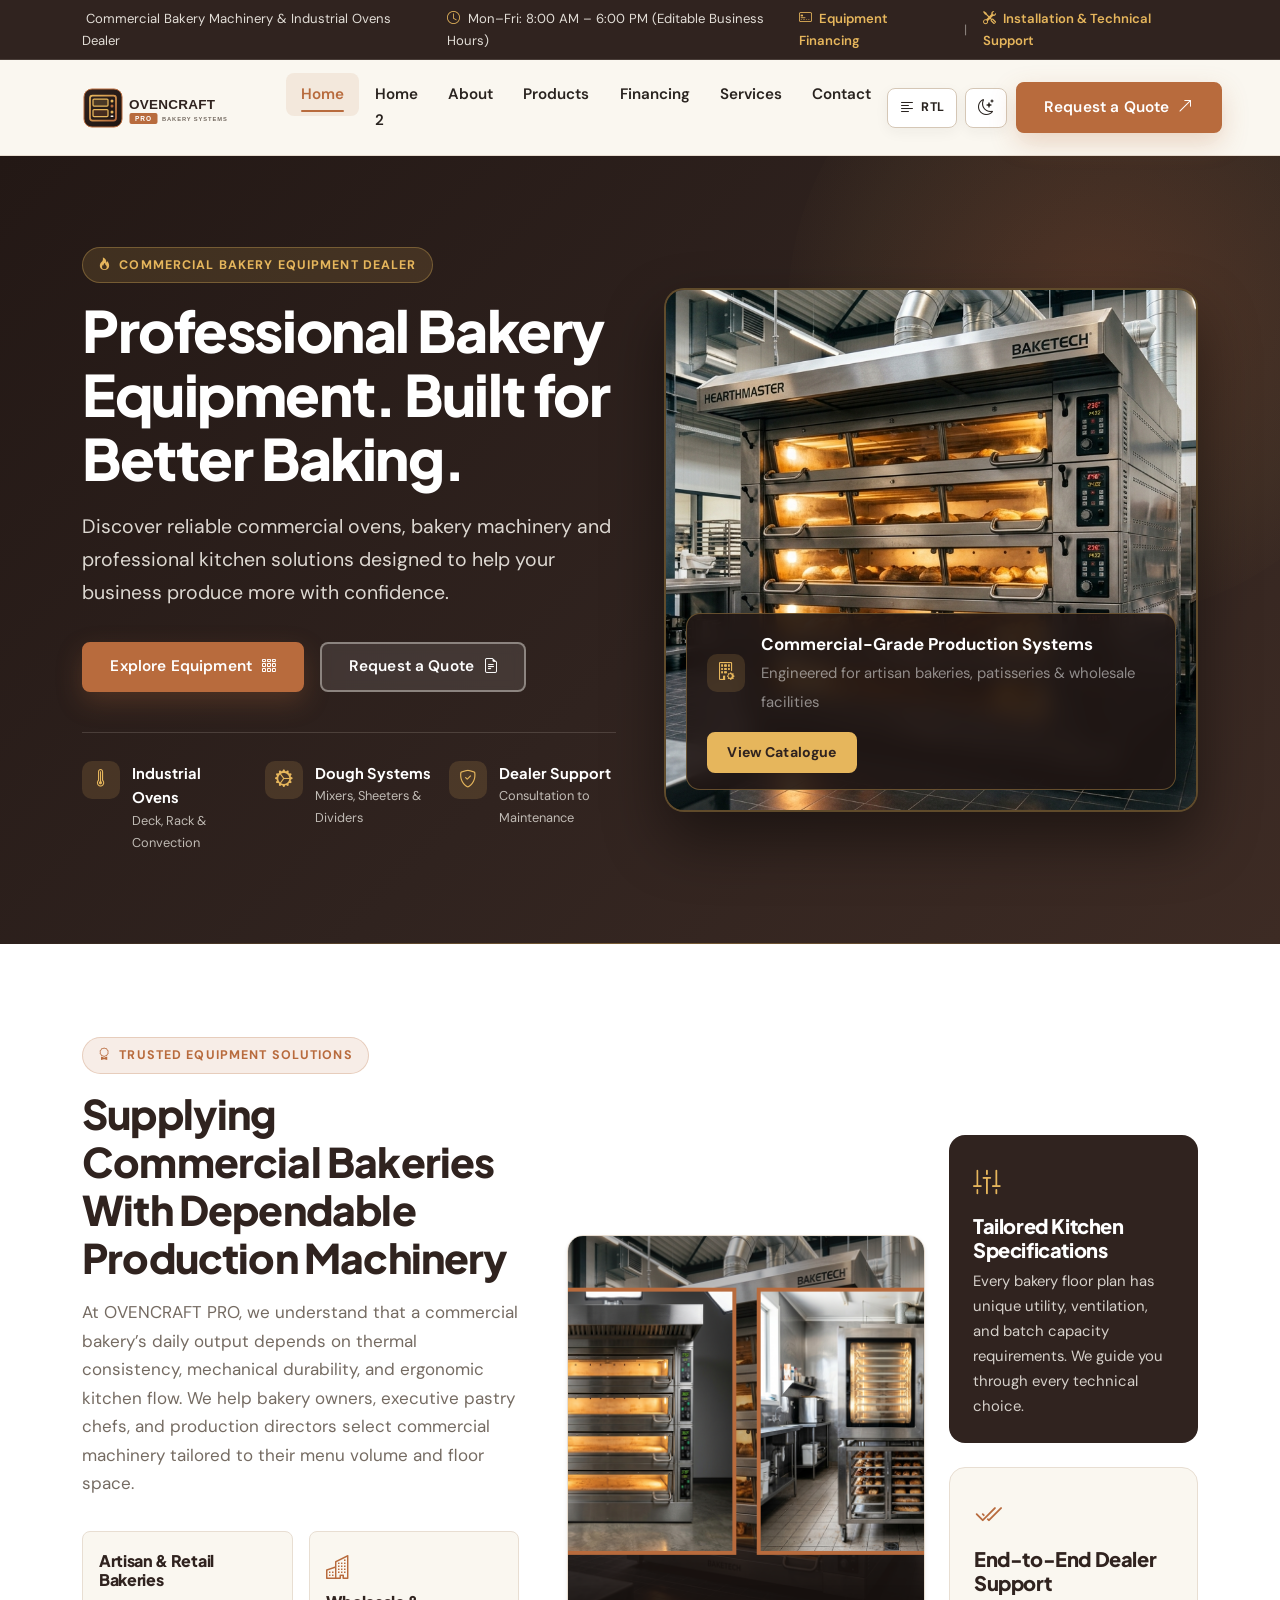
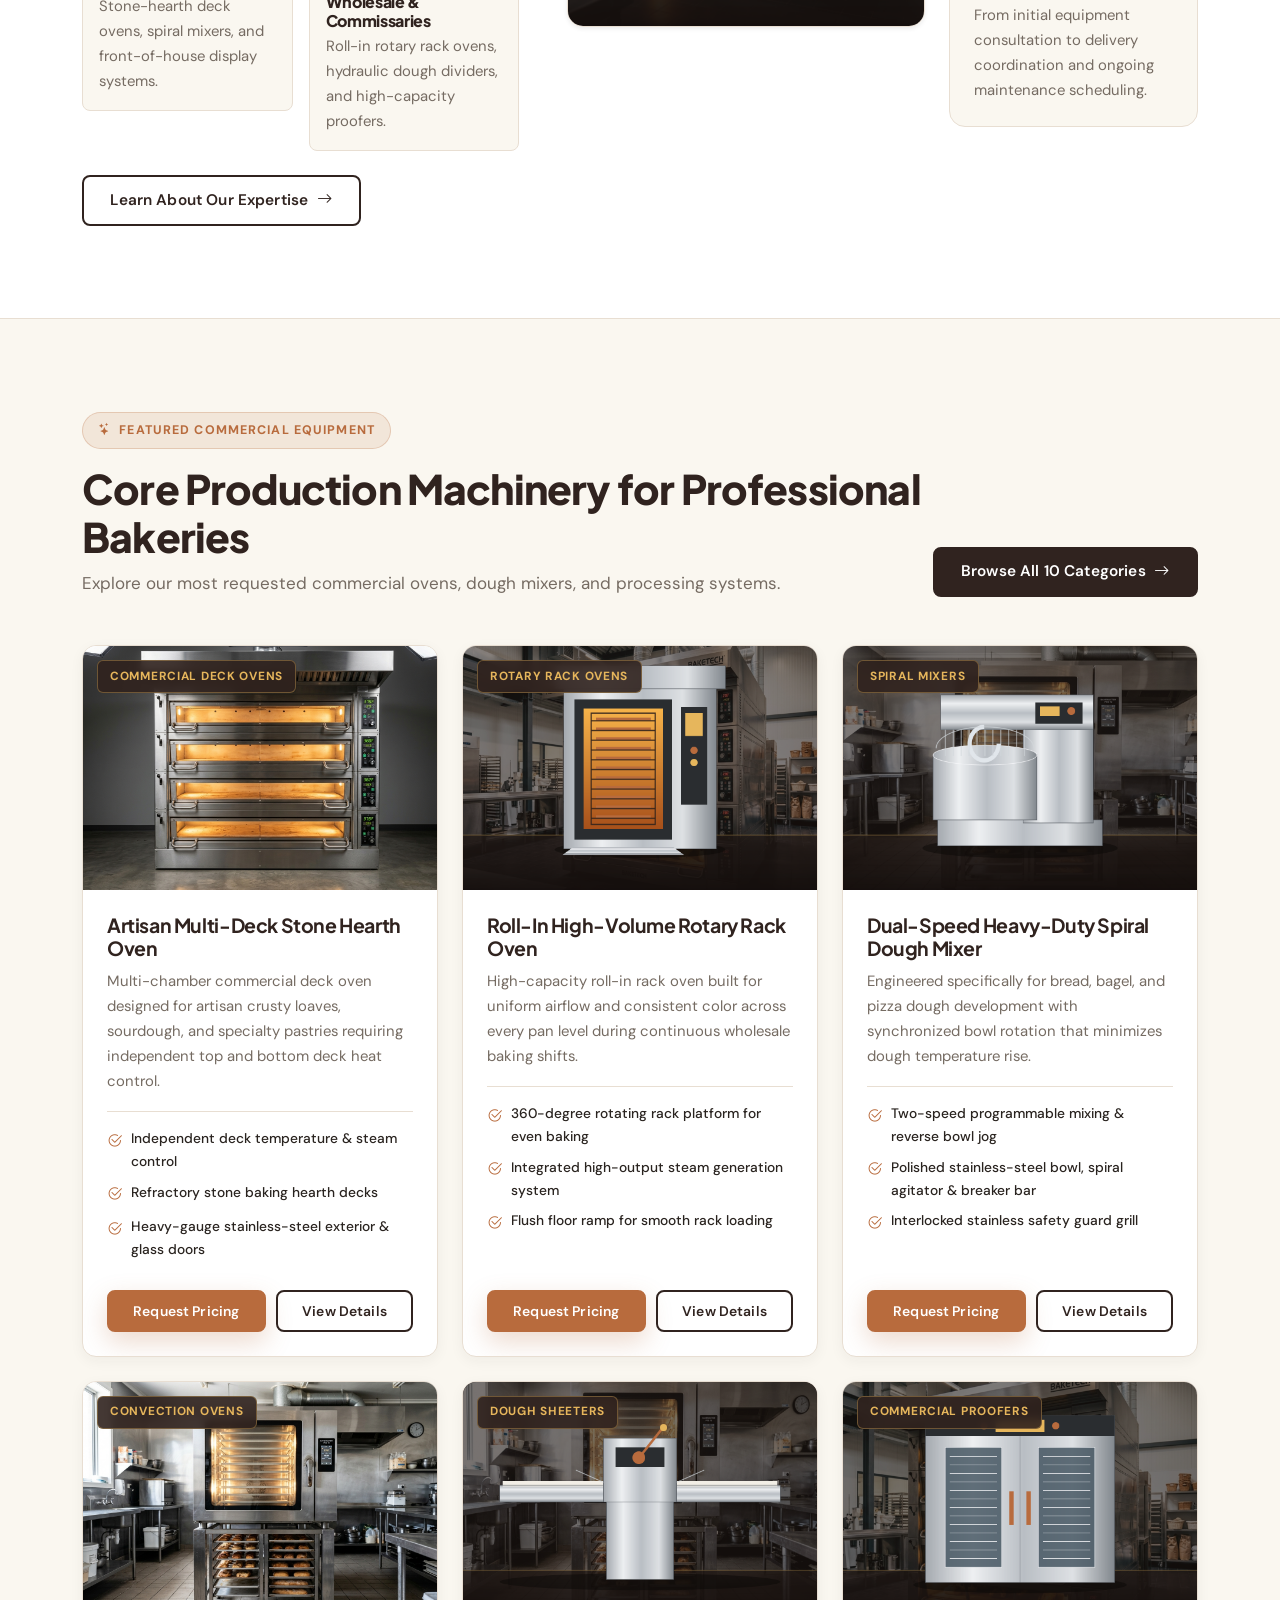
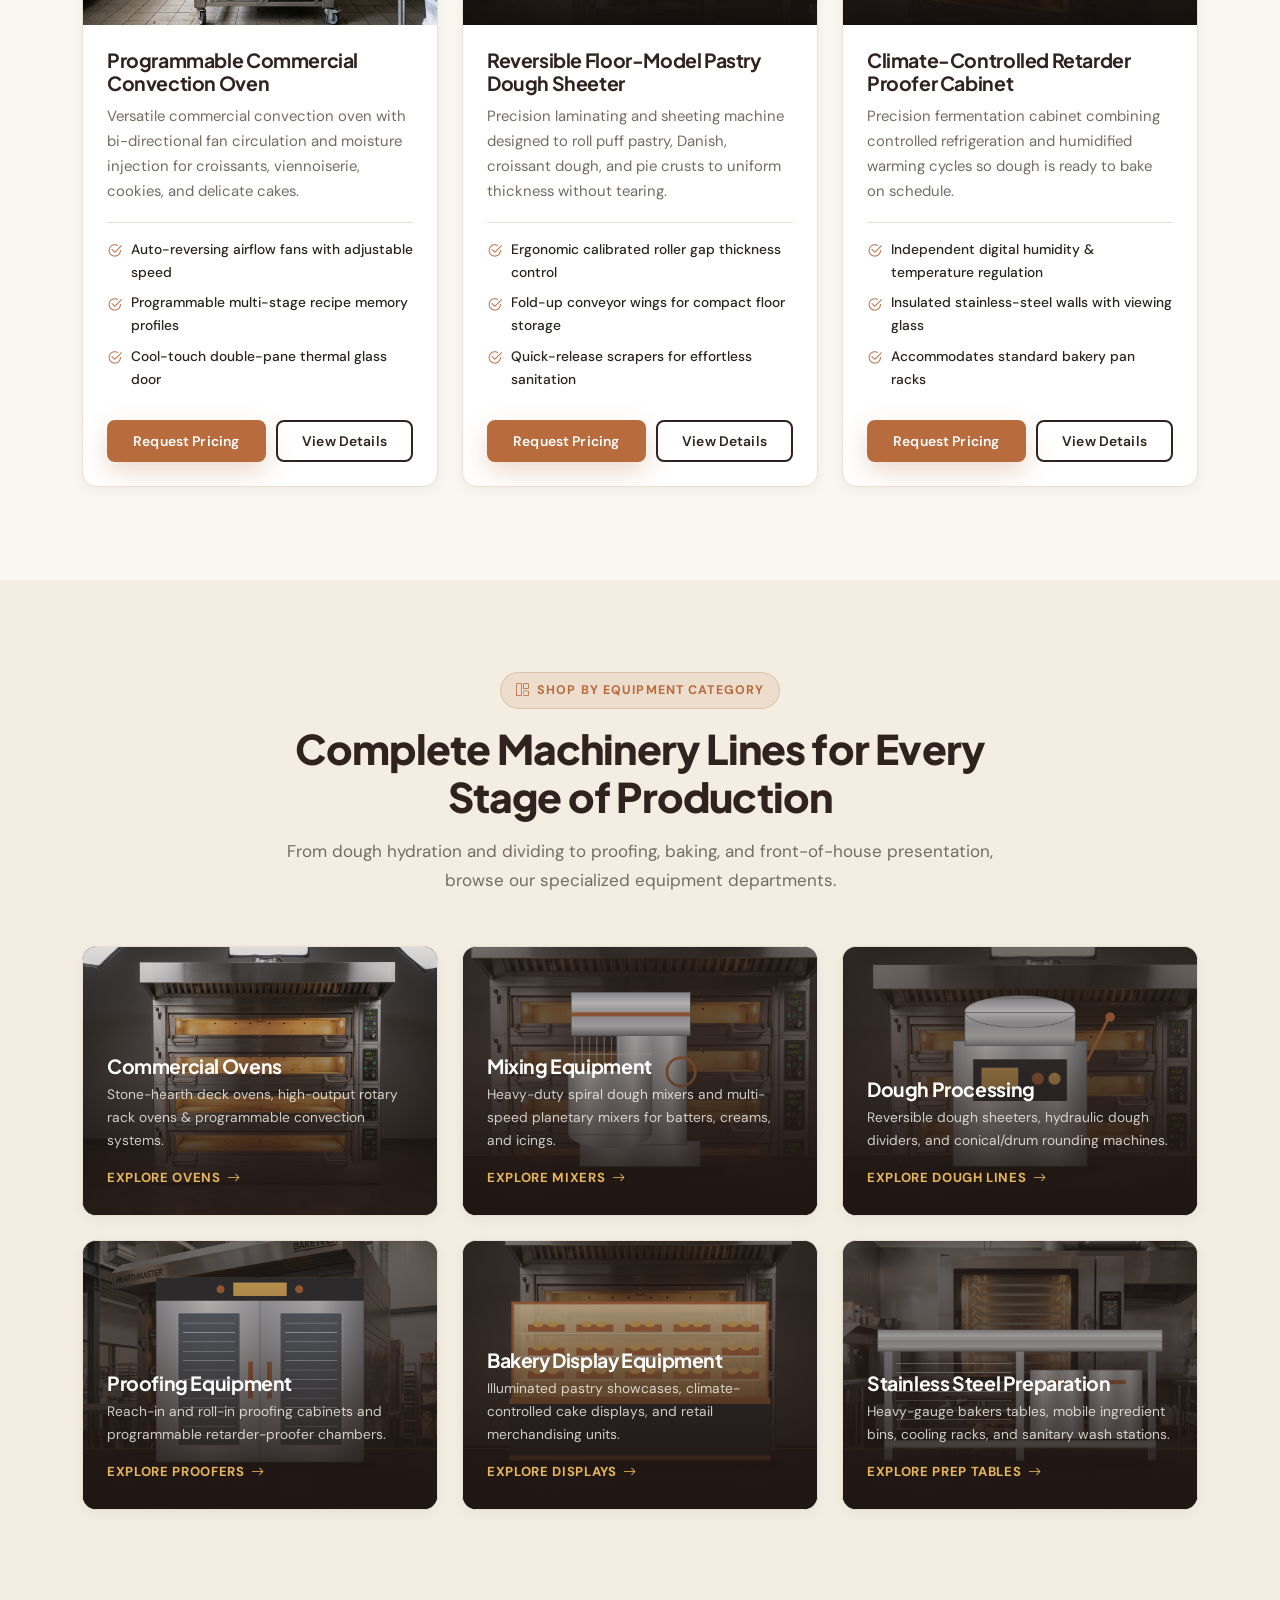
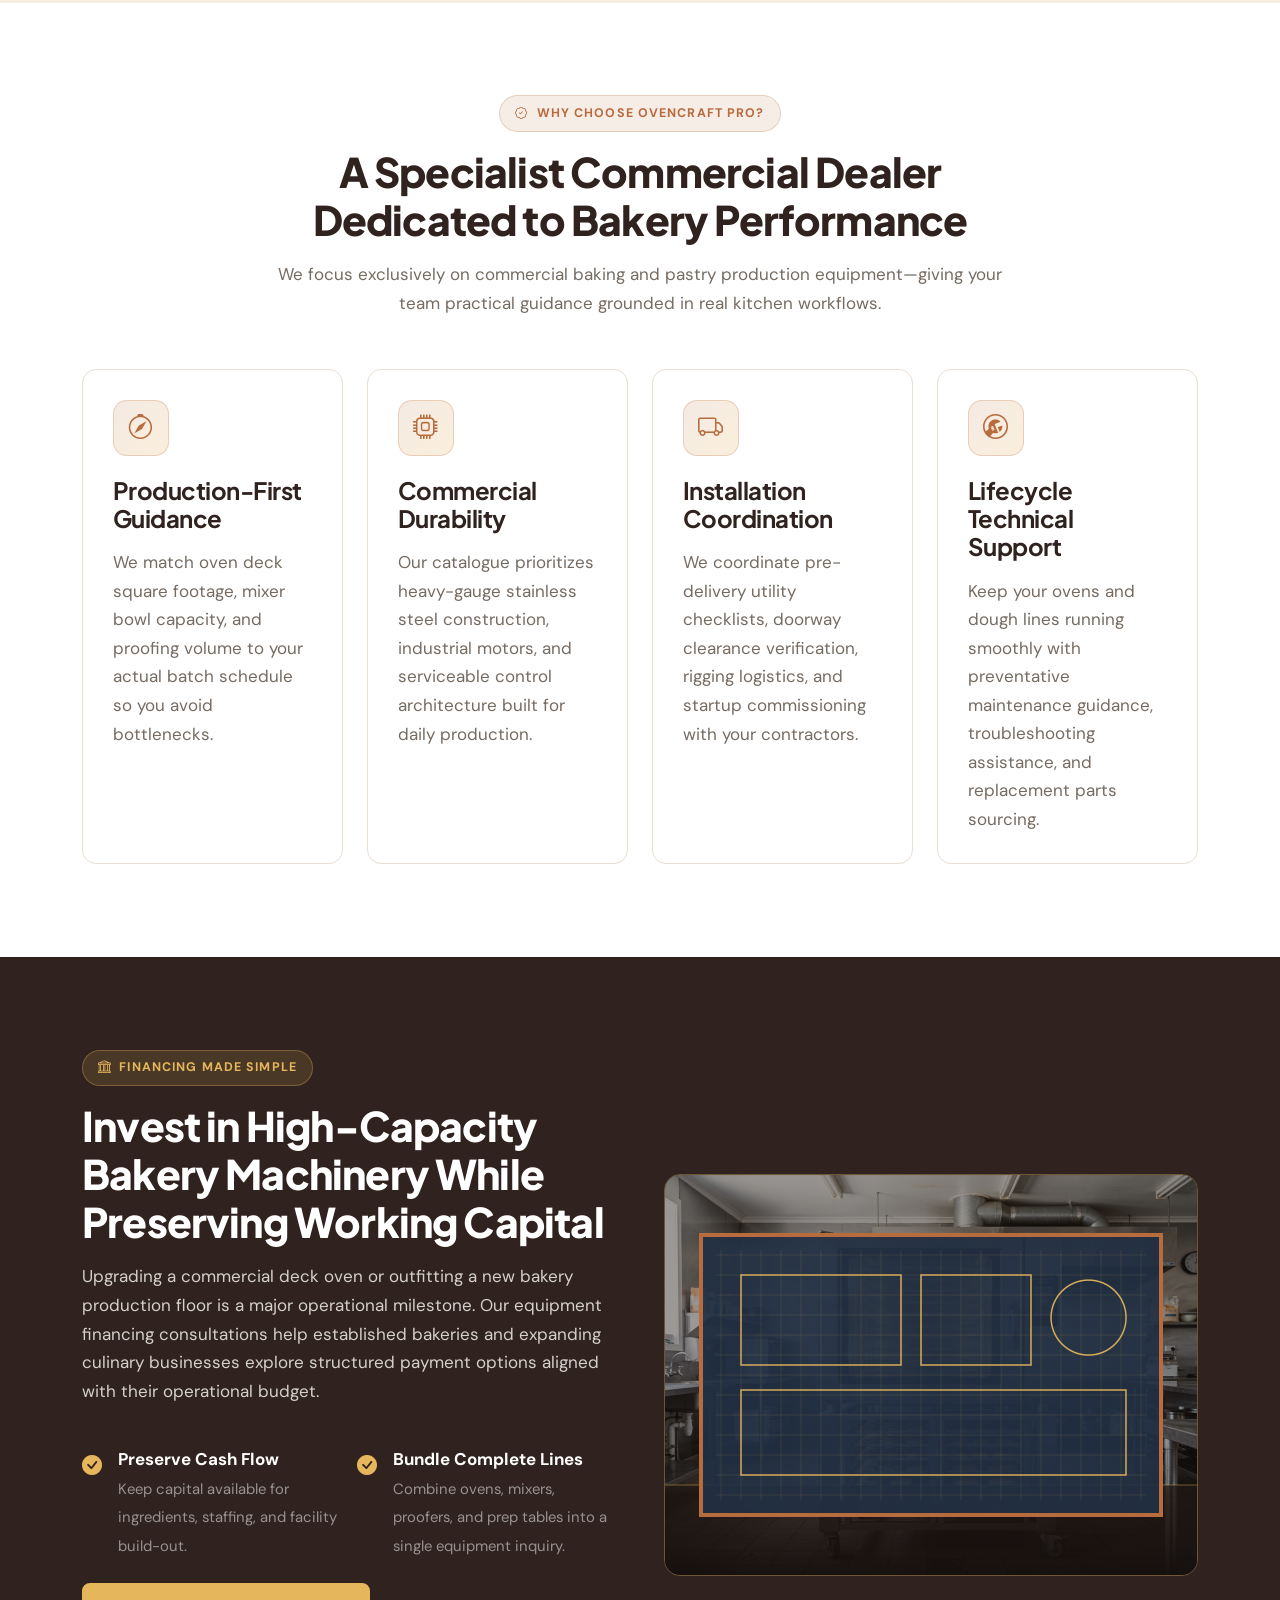
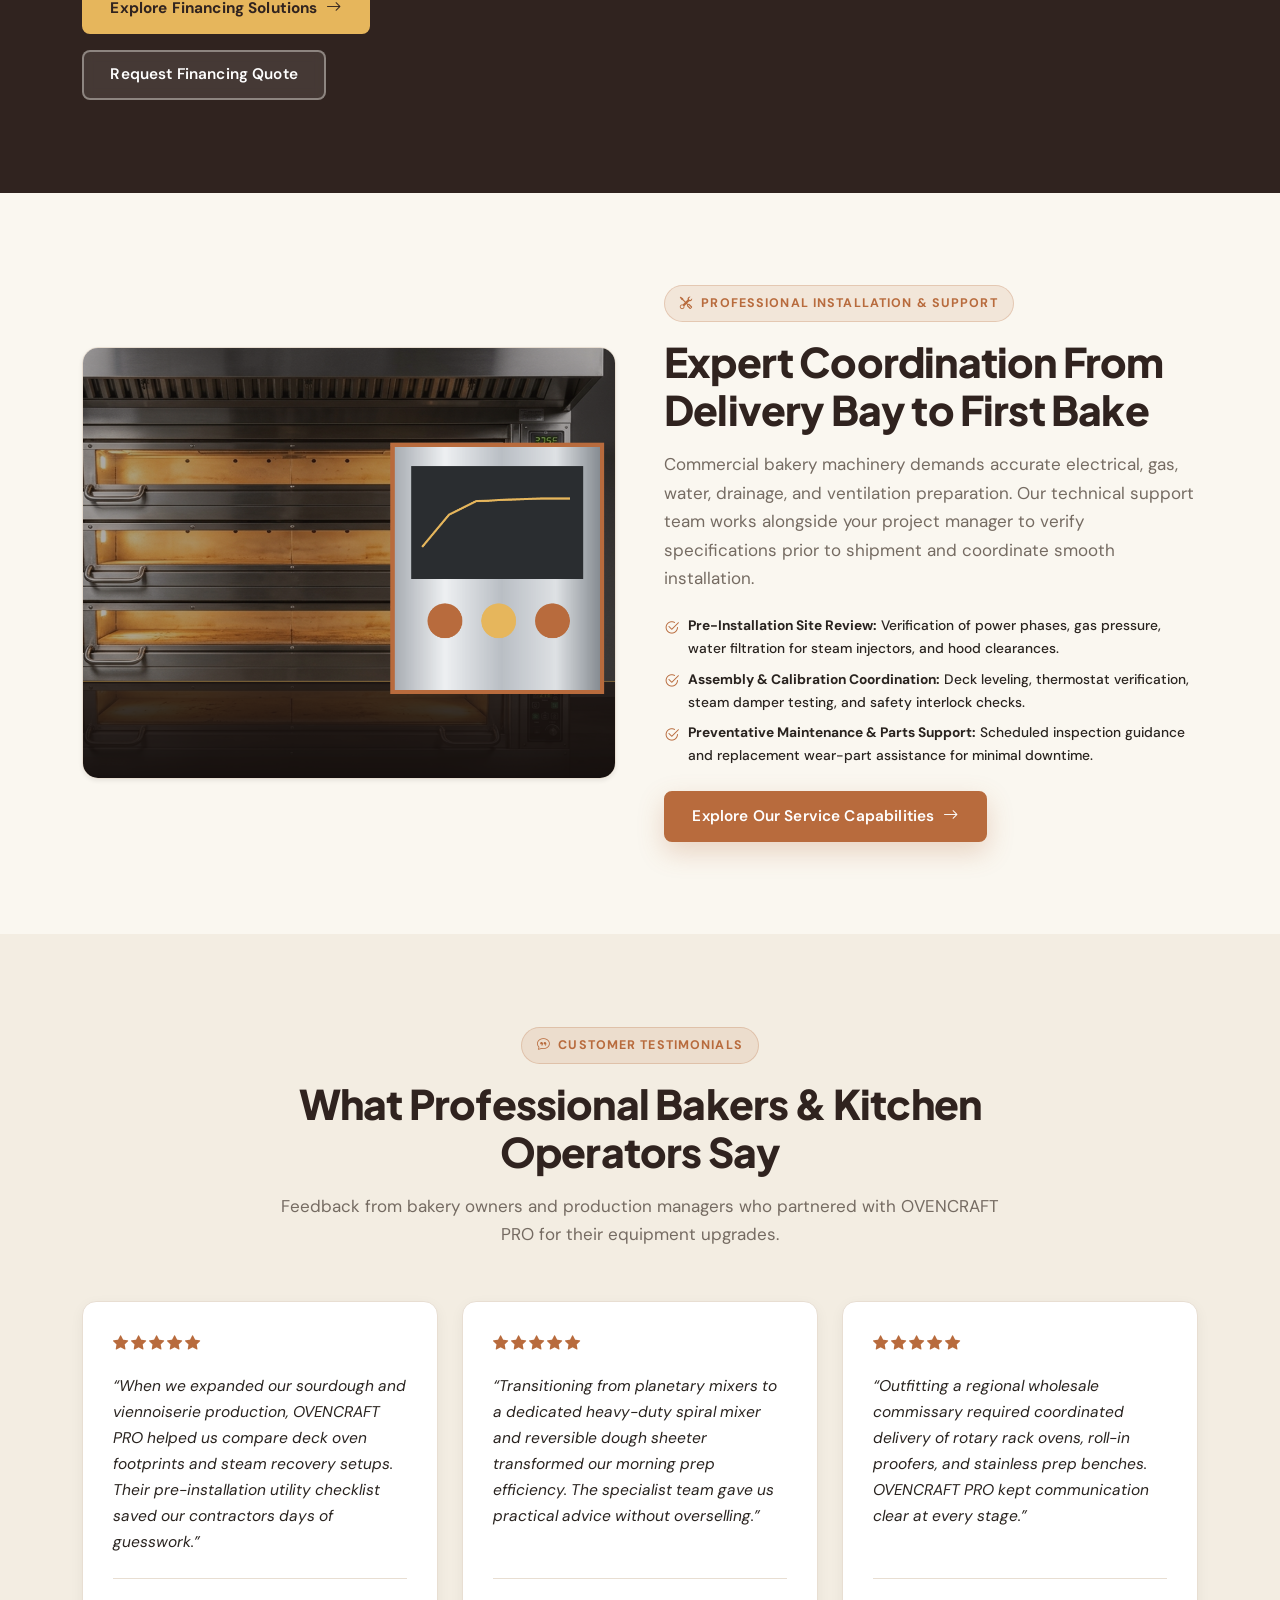
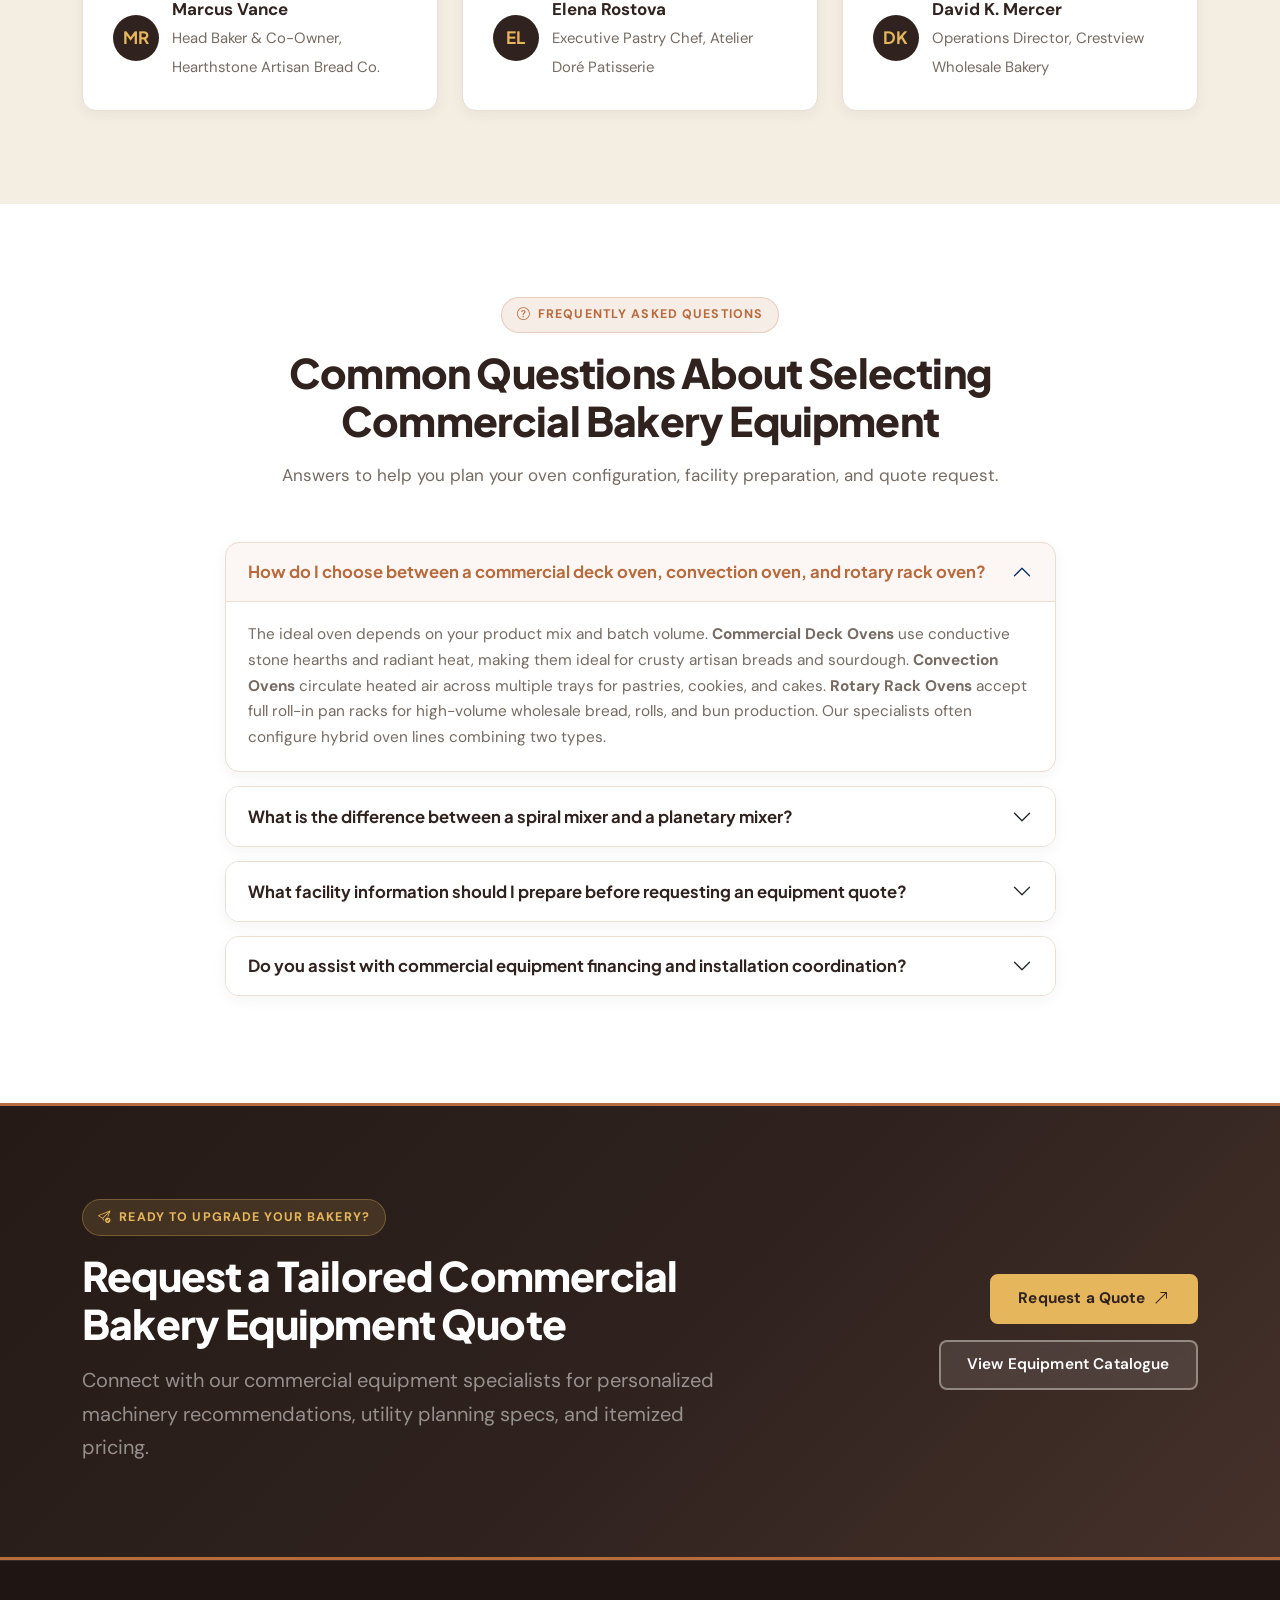
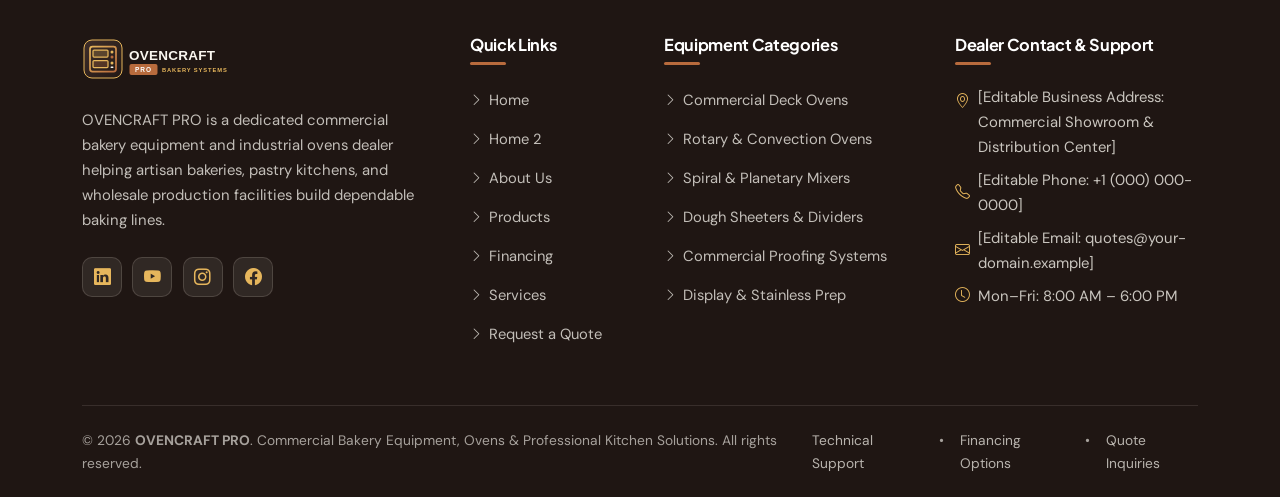
==== commit 032f1025: "Complete OVENCRAFT PRO commercial bakery equipment dealer website transformation" ====
--- a/index.html
+++ b/index.html
@@ -1,953 +1,872 @@
 <!DOCTYPE html>
-<html lang="en" dir="ltr" class="scroll-smooth">
-
+<html lang="en">
 <head>
   <meta charset="UTF-8">
   <meta name="viewport" content="width=device-width, initial-scale=1.0">
-  <title>The Gifted Pantry - Gourmet Food Gift Baskets</title>
-  <meta name="description"
-    content="Discover beautifully curated gourmet food gift baskets for every occasion. Premium artisan foods, elegant packaging, and heartfelt gifting experiences from The Gifted Pantry.">
-
-  <!-- Favicon -->
+  <title>OVENCRAFT PRO | Commercial Bakery Equipment, Ovens &amp; Professional Kitchen Solutions</title>
+  <meta name="description" content="Discover reliable commercial bakery ovens, dough mixers, proofing systems, and professional kitchen machinery from OVENCRAFT PRO. Built for better commercial baking.">
+  <meta property="og:title" content="OVENCRAFT PRO | Commercial Bakery Equipment &amp; Ovens Dealer">
+  <meta property="og:description" content="Professional Bakery Equipment. Built for Better Baking. Explore commercial deck ovens, rotary rack ovens, spiral mixers, and complete bakery solutions.">
+  <meta property="og:type" content="website">
+  <meta property="og:image" content="assets/images/hero-commercial-oven.png">
   <link rel="icon" type="image/svg+xml" href="favicon.svg">
 
-  <!-- CSS Stylesheet -->
-  <link rel="stylesheet" href="index.css">
-
-  <!-- Tailwind CSS 3 CDN -->
-  <script src="https://cdn.tailwindcss.com"></script>
-  <script>
-    tailwind.config = {
-      darkMode: 'class',
-      theme: {
-        extend: {
-          colors: {
-            brand: {
-              light: '#fdf8ef',
-              dark: '#1a1207',
-              primary: '#c8892a',
-              primaryHover: '#a36d1a',
-              secondary: '#d9a752',
-              secondaryHover: '#a36d1a',
-              accent: '#e0a84a',
-              navy: '#2a1c0b',
-            },
-            slate: {
-              50: '#faf8f3',
-              100: '#f5f0e6',
-              200: '#e8ddc5',
-              300: '#d9c89f',
-              400: '#c4a96e',
-              500: '#a8883d',
-              600: '#896724',
-              700: '#664d17',
-              800: '#46330d',
-              850: '#352606',
-              900: '#221800',
-              950: '#1a1207',
-            }
-          },
-          fontFamily: {
-            sans: ['Inter', 'sans-serif'],
-            outfit: ['Outfit', 'sans-serif'],
-          }
-        }
-      }
-    }
-  </script>
-
-  <!-- Lucide Icons -->
-  <script src="https://unpkg.com/lucide@latest"></script>
+  <!-- Google Fonts: Plus Jakarta Sans & DM Sans -->
+  <link rel="preconnect" href="https://fonts.googleapis.com">
+  <link rel="preconnect" href="https://fonts.gstatic.com" crossorigin>
+  <link href="https://fonts.googleapis.com/css2?family=DM+Sans:ital,opsz,wght@0,9..40,400;0,9..40,500;0,9..40,600;0,9..40,700;1,9..40,400&family=Plus+Jakarta+Sans:wght@600;700;800&display=swap" rel="stylesheet">
+
+  <!-- Bootstrap 5.3 CSS & Bootstrap Icons -->
+  <link href="https://cdn.jsdelivr.net/npm/bootstrap@5.3.3/dist/css/bootstrap.min.css" rel="stylesheet">
+  <link href="https://cdn.jsdelivr.net/npm/bootstrap-icons@1.11.3/font/bootstrap-icons.min.css" rel="stylesheet">
+
+  <!-- Custom Stylesheet -->
+  <link rel="stylesheet" href="assets/css/style.css">
 </head>
-
-<body
-  class="bg-slate-50 text-slate-800 dark:bg-slate-950 dark:text-slate-100 transition-colors duration-300 min-h-screen flex flex-col">
-
-  <!-- ================= NAVBAR ================= -->
-  <nav class="glass-nav fixed top-0 left-0 right-0 z-50 transition-all duration-300">
-    <div class="max-w-7xl mx-auto px-4 sm:px-6 lg:px-8">
-      <div class="flex items-center justify-between h-20">
-
-        <!-- Logo -->
-        <a href="index.html" class="flex items-center space-x-2 rtl:space-x-reverse group">
-          <div
-            class="w-10 h-10 rounded-xl bg-gradient-to-tr from-brand-primary to-brand-accent flex items-center justify-center text-white shadow-md shadow-amber-500/20 animate-bounce">
-            <i data-lucide="gift" class="w-6 h-6"></i>
-          </div>
-          <span class="font-outfit text-2xl font-bold tracking-tight text-slate-900 dark:text-white">
-            The<span class="text-brand-primary"> Gifted Pantry</span>
-          </span>
+<body>
+
+  <!-- Top Utility Bar -->
+  <div class="top-utility-bar d-none d-md-block">
+    <div class="container d-flex justify-content-between align-items-center">
+      <div class="d-flex align-items-center gap-4">
+        <span><i class="bi bi-Buildings me-1 text-wheat"></i> Commercial Bakery Machinery &amp; Industrial Ovens Dealer</span>
+        <span><i class="bi bi-clock me-1 text-wheat"></i> Mon–Fri: 8:00 AM – 6:00 PM (Editable Business Hours)</span>
+      </div>
+      <div class="d-flex align-items-center gap-3">
+        <a href="financing.html"><i class="bi bi-credit-card-2-front me-1"></i> Equipment Financing</a>
+        <span class="opacity-50">|</span>
+        <a href="services.html"><i class="bi bi-tools me-1"></i> Installation &amp; Technical Support</a>
+      </div>
+    </div>
+  </div>
+
+  <!-- Sticky Navigation Header -->
+  <header class="site-header">
+    <div class="container">
+      <nav class="navbar navbar-expand-lg navbar-oc" aria-label="Main Navigation">
+        <a class="navbar-brand-oc" href="index.html" aria-label="OVENCRAFT PRO Home">
+          <img src="assets/images/logo.svg" alt="OVENCRAFT PRO Commercial Bakery Systems Logo" width="180" height="48">
         </a>
 
-        <!-- Desktop Menu -->
-        <div class="hidden lg:flex items-center space-x-1 rtl:space-x-reverse">
-          <a href="index.html"
-            class="px-3 py-2 rounded-lg text-sm font-semibold transition-colors text-brand-primary dark:text-amber-400">Home</a>
-          <a href="home2.html"
-            class="px-3 py-2 rounded-lg text-sm font-medium text-slate-600 hover:text-brand-primary dark:text-slate-300 dark:hover:text-amber-400 transition-colors">Home
-            2</a>
-          <a href="services.html"
-            class="px-3 py-2 rounded-lg text-sm font-medium text-slate-600 hover:text-brand-primary dark:text-slate-300 dark:hover:text-amber-400 transition-colors">Our
-            Baskets</a>
-          <a href="gallery.html"
-            class="px-3 py-2 rounded-lg text-sm font-medium text-slate-600 hover:text-brand-primary dark:text-slate-300 dark:hover:text-amber-400 transition-colors">Corporate
-            Gifting</a>
-          <a href="blog.html"
-            class="px-3 py-2 rounded-lg text-sm font-medium text-slate-600 hover:text-brand-primary dark:text-slate-300 dark:hover:text-amber-400 transition-colors">Customization</a>
-          <a href="about.html"
-            class="px-3 py-2 rounded-lg text-sm font-medium text-slate-600 hover:text-brand-primary dark:text-slate-300 dark:hover:text-amber-400 transition-colors">About
-            Us</a>
-          <a href="contact.html"
-            class="px-3 py-2 rounded-lg text-sm font-medium text-slate-600 hover:text-brand-primary dark:text-slate-300 dark:hover:text-amber-400 transition-colors">Contact</a>
-        </div>
-
-        <!-- Desktop Utility Buttons -->
-        <div class="hidden lg:flex items-center space-x-4 rtl:space-x-reverse">
-
-          <!-- RTL Toggle -->
-          <button
-            class="rtl-toggle w-10 h-10 rounded-xl border border-slate-200 dark:border-slate-800 text-slate-600 dark:text-slate-300 hover:bg-slate-100 dark:hover:bg-slate-800 transition-colors flex items-center justify-center"
-            aria-label="Toggle Direction">
-            <i data-lucide="arrow-left-right" class="w-4 h-4"></i>
-          </button>
-
-          <!-- Theme Toggle -->
-          <button
-            class="theme-toggle w-10 h-10 rounded-xl border border-slate-200 dark:border-slate-800 text-slate-600 dark:text-slate-300 hover:bg-slate-100 dark:hover:bg-slate-800 transition-colors flex items-center justify-center"
-            aria-label="Toggle Theme">
-            <i data-lucide="sun" class="sun-icon w-5 h-5 hidden"></i>
-            <i data-lucide="moon" class="moon-icon w-5 h-5"></i>
-          </button>
-
-          <a href="quote.html"
-            class="px-5 py-2.5 rounded-xl bg-gradient-to-r from-brand-primary to-brand-accent text-white text-sm font-semibold hover:shadow-lg hover:shadow-amber-500/25 transition-all transform hover:-translate-y-0.5">Get
-            a Quote</a>
-        </div>
-
-        <!-- Mobile Navigation Menu Toggle Button -->
-        <div class="flex items-center space-x-3 lg:hidden rtl:space-x-reverse">
-          <button id="mobile-menu-btn"
-            class="p-2 rounded-lg border border-slate-200 dark:border-slate-800 text-slate-600 dark:text-slate-300 hover:bg-slate-100 dark:hover:bg-slate-800 transition-colors"
-            aria-label="Open Menu">
-            <i data-lucide="menu" class="w-6 h-6"></i>
-          </button>
-        </div>
-      </div>
+        <!-- Hamburger Toggler (Aligned Right on Mobile & Tablet) -->
+        <button class="navbar-toggler navbar-toggler-oc d-lg-none" type="button" data-bs-toggle="collapse" data-bs-target="#ovencraftNavbar" aria-controls="ovencraftNavbar" aria-expanded="false" aria-label="Toggle navigation menu">
+          <i class="bi bi-list"></i>
+        </button>
+
+        <div class="collapse navbar-collapse navbar-collapse-oc" id="ovencraftNavbar">
+          <ul class="navbar-nav navbar-nav-oc mx-auto">
+            <li class="nav-item">
+              <a class="nav-link active" aria-current="page" href="index.html">Home</a>
+            </li>
+            <li class="nav-item">
+              <a class="nav-link" href="home2.html">Home 2</a>
+            </li>
+            <li class="nav-item">
+              <a class="nav-link" href="about.html">About</a>
+            </li>
+            <li class="nav-item">
+              <a class="nav-link" href="products.html">Products</a>
+            </li>
+            <li class="nav-item">
+              <a class="nav-link" href="financing.html">Financing</a>
+            </li>
+            <li class="nav-item">
+              <a class="nav-link" href="services.html">Services</a>
+            </li>
+            <li class="nav-item">
+              <a class="nav-link" href="contact.html">Contact</a>
+            </li>
+          </ul>
+          <div class="header-cta-wrap">
+            <div class="header-controls-group">
+              <button type="button" class="btn-header-util js-rtl-toggle" aria-label="Toggle RTL and LTR layout direction" title="Toggle RTL / LTR">
+                <i class="bi bi-text-left"></i><span>RTL</span>
+              </button>
+              <button type="button" class="btn-header-util js-theme-toggle" aria-label="Toggle Dark and Light theme" title="Toggle Theme">
+                <i class="bi bi-moon-stars"></i><span class="d-lg-none">Dark</span>
+              </button>
+            </div>
+            <a href="contact.html" class="btn-oc-primary">
+              <span>Request a Quote</span>
+              <i class="bi bi-arrow-up-right"></i>
+            </a>
+          </div>
+        </div>
+      </nav>
     </div>
-
-    <!-- Mobile Slide Down Menu -->
-    <div id="mobile-menu"
-      class="hidden absolute top-20 left-0 right-0 glass-nav shadow-lg flex-col px-4 pt-4 pb-6 space-y-3 transition-all duration-300 transform opacity-0 -translate-y-4">
-      <a href="index.html"
-        class="px-3 py-2 rounded-lg text-base font-semibold text-brand-primary bg-amber-50/50 dark:bg-amber-950/20">Home</a>
-      <a href="home2.html"
-        class="px-3 py-2 rounded-lg text-base font-medium text-slate-655 dark:text-slate-300 hover:bg-slate-50 dark:hover:bg-slate-800">Home
-        2</a>
-      <a href="services.html"
-        class="px-3 py-2 rounded-lg text-base font-medium text-slate-655 dark:text-slate-300 hover:bg-slate-50 dark:hover:bg-slate-800">Our
-        Baskets</a>
-      <a href="gallery.html"
-        class="px-3 py-2 rounded-lg text-base font-medium text-slate-655 dark:text-slate-300 hover:bg-slate-50 dark:hover:bg-slate-800">Corporate
-        Gifting</a>
-      <a href="blog.html"
-        class="px-3 py-2 rounded-lg text-base font-medium text-slate-655 dark:text-slate-300 hover:bg-slate-50 dark:hover:bg-slate-800">Customization</a>
-      <a href="about.html"
-        class="px-3 py-2 rounded-lg text-base font-medium text-slate-655 dark:text-slate-300 hover:bg-slate-50 dark:hover:bg-slate-800">About
-        Us</a>
-      <a href="contact.html"
-        class="px-3 py-2 rounded-lg text-base font-medium text-slate-655 dark:text-slate-300 hover:bg-slate-50 dark:hover:bg-slate-800">Contact</a>
-      <div class="h-[1px] bg-slate-200 dark:bg-slate-800 my-2"></div>
-      <div class="toggle-container flex items-center justify-between space-x-3 rtl:space-x-reverse gap-3 pt-1 pb-2">
-        <!-- Mobile RTL Toggle -->
-        <button
-          class="rtl-toggle flex-1 h-10 rounded-xl border border-slate-200 dark:border-slate-800 text-slate-650 dark:text-slate-300 hover:bg-slate-100 dark:hover:bg-slate-800 transition-colors flex items-center justify-center bg-white dark:bg-slate-900"
-          aria-label="Toggle Direction">
-          <i data-lucide="arrow-left-right" class="w-4 h-4"></i>
-        </button>
-        <!-- Mobile Theme Toggle -->
-        <button
-          class="theme-toggle flex-1 h-10 rounded-xl border border-slate-200 dark:border-slate-800 text-slate-655 dark:text-slate-300 hover:bg-slate-100 dark:hover:bg-slate-800 transition-colors flex items-center justify-center space-x-2 bg-white dark:bg-slate-900"
-          aria-label="Toggle Theme">
-          <i data-lucide="sun" class="sun-icon w-4 h-4 hidden"></i>
-          <i data-lucide="moon" class="moon-icon w-4 h-4"></i>
-          <span class="text-xs font-bold tracking-wider dark:hidden">Dark Mode</span>
-          <span class="text-xs font-bold tracking-wider hidden dark:inline">Light Mode</span>
-        </button>
-      </div>
-      <div class="flex flex-col space-y-2.5">
-        <a href="quote.html"
-          class="text-center px-4 py-2.5 rounded-xl bg-gradient-to-r from-brand-primary to-brand-accent text-white text-sm font-semibold shadow-md shadow-amber-500/20">Get
-          a Quote</a>
-      </div>
-      <button id="mobile-menu-close"
-        class="absolute top-2 right-4 text-slate-400 hover:text-slate-600 dark:hover:text-white">
-        <i data-lucide="x" class="w-5 h-5"></i>
-      </button>
-    </div>
-  </nav>
-
-  <!-- ================= MAIN CONTENT ================= -->
-  <main class="flex-grow pt-20">
-
-    <!-- 1. Hero Section -->
-    <section class="hero-section relative min-h-[90vh] lg:min-h-[92vh] flex items-center py-12 sm:py-20 lg:py-28 overflow-hidden text-white bg-slate-950">
-      <!-- Full Cover Background Image for sm+ desktop — high visibility & crisp contrast -->
-      <img
-        src="https://brocrates.com/cdn/shop/files/Spirits_GourmetVarietyGiftBasket_5000x.jpg?v=1686775936"
-        alt="Beautifully curated gourmet gift baskets"
-        class="hidden sm:block absolute inset-0 w-full h-full object-cover opacity-90 dark:opacity-90">
-      <!-- Balanced gradient overlay to protect text contrast while keeping image bright & visible -->
-      <div
-        class="hidden sm:block absolute inset-0 bg-gradient-to-t from-slate-950/80 via-slate-950/50 to-slate-950/25 z-0">
-      </div>
-
-      <div class="max-w-7xl mx-auto px-4 sm:px-6 lg:px-8 relative z-10 text-center w-full">
-        <div class="max-w-4xl mx-auto space-y-4 sm:space-y-6 flex flex-col items-center justify-center animate-fade-in-up">
-
-          <!-- Badge -->
-          <div
-            class="inline-flex items-center space-x-2 rtl:space-x-reverse px-3 py-1 sm:px-3.5 sm:py-1.5 rounded-full bg-slate-950/75 border border-white/20 text-amber-300 font-bold text-[11px] sm:text-xs tracking-wider uppercase backdrop-blur-md shadow-lg">
-            <i data-lucide="sparkles" class="w-3.5 h-3.5 sm:w-4 sm:h-4 text-amber-400 animate-pulse"></i>
-            <span>Artisan Gourmet Gifting</span>
-          </div>
-
-          <h1
-            class="text-3xl sm:text-5xl lg:text-6xl font-extrabold text-white leading-tight sm:leading-[1.15] font-outfit text-center drop-shadow-lg">
-            Every Gift Tells a<br>
-            <span
-              class="bg-clip-text text-transparent bg-gradient-to-r from-amber-300 via-amber-200 to-amber-400 font-black">Delicious
-              Story</span>
-          </h1>
-
-          <p
-            class="text-xs sm:text-lg text-slate-100 max-w-2xl mx-auto font-medium leading-relaxed text-center drop-shadow-md px-2 sm:px-0">
-            Welcome to The Gifted Pantry. Discover our hand-curated gourmet food gift baskets filled with premium
-            artisan cheeses, fine chocolates, aged wines, and seasonal delicacies — beautifully packaged for every
-            occasion.
+  </header>
+
+  <main>
+    <!-- 1. PREMIUM HERO SECTION -->
+    <section class="hero-home">
+      <div class="container">
+        <div class="row align-items-center g-5">
+          <div class="col-lg-6 reveal-item">
+            <span class="eyebrow-badge eyebrow-badge-light">
+              <i class="bi bi-fire"></i> Commercial Bakery Equipment Dealer
+            </span>
+            <h1 class="display-hero">Professional Bakery Equipment. Built for Better Baking.</h1>
+            <p class="hero-lead">
+              Discover reliable commercial ovens, bakery machinery and professional kitchen solutions designed to help your business produce more with confidence.
+            </p>
+            <div class="d-flex flex-wrap gap-3">
+              <a href="products.html" class="btn-oc-primary">
+                <span>Explore Equipment</span>
+                <i class="bi bi-grid-3x3-gap"></i>
+              </a>
+              <a href="contact.html" class="btn-oc-light">
+                <span>Request a Quote</span>
+                <i class="bi bi-file-earmark-text"></i>
+              </a>
+            </div>
+
+            <div class="hero-trust-strip">
+              <div class="hero-trust-item">
+                <div class="hero-trust-icon"><i class="bi bi-thermometer-high"></i></div>
+                <div>
+                  <strong>Industrial Ovens</strong>
+                  <span>Deck, Rack &amp; Convection</span>
+                </div>
+              </div>
+              <div class="hero-trust-item">
+                <div class="hero-trust-icon"><i class="bi bi-gear-wide-connected"></i></div>
+                <div>
+                  <strong>Dough Systems</strong>
+                  <span>Mixers, Sheeters &amp; Dividers</span>
+                </div>
+              </div>
+              <div class="hero-trust-item">
+                <div class="hero-trust-icon"><i class="bi bi-shield-check"></i></div>
+                <div>
+                  <strong>Dealer Support</strong>
+                  <span>Consultation to Maintenance</span>
+                </div>
+              </div>
+            </div>
+          </div>
+
+          <div class="col-lg-6 reveal-item">
+            <div class="hero-visual-frame">
+              <img src="assets/images/hero-commercial-oven.png" alt="Large commercial multi-deck stainless-steel bakery oven in a modern industrial bakery facility" width="800" height="520">
+              <div class="hero-floating-badge">
+                <div class="d-flex align-items-center gap-3">
+                  <div class="hero-trust-icon"><i class="bi bi-building-gear"></i></div>
+                  <div>
+                    <strong class="d-block text-white">Commercial-Grade Production Systems</strong>
+                    <span class="small text-white-50">Engineered for artisan bakeries, patisseries &amp; wholesale facilities</span>
+                  </div>
+                </div>
+                <a href="products.html" class="btn-oc-wheat btn-sm-oc">View Catalogue</a>
+              </div>
+            </div>
+          </div>
+        </div>
+      </div>
+    </section>
+
+    <!-- 2. TRUSTED EQUIPMENT SOLUTIONS -->
+    <section class="section-padding bg-surface border-bottom" style="border-color: var(--oc-border) !important;">
+      <div class="container">
+        <div class="row align-items-center g-5">
+          <div class="col-lg-5 reveal-item">
+            <span class="eyebrow-badge"><i class="bi bi-award"></i> Trusted Equipment Solutions</span>
+            <h2 class="section-title">Supplying Commercial Bakeries With Dependable Production Machinery</h2>
+            <p>
+              At OVENCRAFT PRO, we understand that a commercial bakery’s daily output depends on thermal consistency, mechanical durability, and ergonomic kitchen flow. We help bakery owners, executive pastry chefs, and production directors select commercial machinery tailored to their menu volume and floor space.
+            </p>
+            <div class="row g-3 mt-2 mb-4">
+              <div class="col-sm-6">
+                <div class="p-3 rounded-3 bg-cream border" style="border-color: var(--oc-border) !important;">
+                  <i class="bi bi-Shop text-copper fs-4 d-block mb-1"></i>
+                  <h3 class="h6 mb-1">Artisan &amp; Retail Bakeries</h3>
+                  <p class="small mb-0">Stone-hearth deck ovens, spiral mixers, and front-of-house display systems.</p>
+                </div>
+              </div>
+              <div class="col-sm-6">
+                <div class="p-3 rounded-3 bg-cream border" style="border-color: var(--oc-border) !important;">
+                  <i class="bi bi-buildings text-copper fs-4 d-block mb-1"></i>
+                  <h3 class="h6 mb-1">Wholesale &amp; Commissaries</h3>
+                  <p class="small mb-0">Roll-in rotary rack ovens, hydraulic dough dividers, and high-capacity proofers.</p>
+                </div>
+              </div>
+            </div>
+            <a href="about.html" class="btn-oc-outline">
+              <span>Learn About Our Expertise</span>
+              <i class="bi bi-arrow-right"></i>
+            </a>
+          </div>
+          <div class="col-lg-7 reveal-item">
+            <div class="row g-4 align-items-center">
+              <div class="col-md-7">
+                <div class="rounded-4 overflow-hidden shadow-sm border" style="border-color: var(--oc-border) !important;">
+                  <img src="assets/images/showroom-facility.png" alt="OVENCRAFT PRO commercial bakery equipment showroom displaying stainless steel ovens and mixers" class="w-100" style="height: 390px; object-fit: cover;" loading="lazy">
+                </div>
+              </div>
+              <div class="col-md-5">
+                <div class="p-4 rounded-4 bg-espresso mb-4">
+                  <i class="bi bi-sliders2-vertical text-wheat fs-3 d-block mb-2"></i>
+                  <h3 class="h5 text-white mb-2">Tailored Kitchen Specifications</h3>
+                  <p class="small mb-0">
+                    Every bakery floor plan has unique utility, ventilation, and batch capacity requirements. We guide you through every technical choice.
+                  </p>
+                </div>
+                <div class="p-4 rounded-4 bg-cream border" style="border-color: var(--oc-border) !important;">
+                  <i class="bi bi-check2-all text-copper fs-3 d-block mb-2"></i>
+                  <h3 class="h5 mb-2">End-to-End Dealer Support</h3>
+                  <p class="small mb-0">
+                    From initial equipment consultation to delivery coordination and ongoing maintenance scheduling.
+                  </p>
+                </div>
+              </div>
+            </div>
+          </div>
+        </div>
+      </div>
+    </section>
+
+    <!-- 3. FEATURED COMMERCIAL EQUIPMENT -->
+    <section class="section-padding bg-cream">
+      <div class="container">
+        <div class="d-flex flex-column flex-md-row justify-content-between align-items-md-end mb-5 reveal-item">
+          <div>
+            <span class="eyebrow-badge"><i class="bi bi-stars"></i> Featured Commercial Equipment</span>
+            <h2 class="section-title mb-2">Core Production Machinery for Professional Bakeries</h2>
+            <p class="mb-0">Explore our most requested commercial ovens, dough mixers, and processing systems.</p>
+          </div>
+          <div class="mt-3 mt-md-0">
+            <a href="products.html" class="btn-oc-secondary">
+              <span>Browse All 10 Categories</span>
+              <i class="bi bi-arrow-right"></i>
+            </a>
+          </div>
+        </div>
+
+        <div class="row g-4">
+          <!-- Featured Item 1 -->
+          <div class="col-md-6 col-lg-4 reveal-item">
+            <article class="oc-card">
+              <div class="oc-card-media">
+                <img src="assets/images/deck-oven.png" alt="Multi-Deck Commercial Stone Hearth Bakery Oven" loading="lazy">
+                <span class="oc-card-badge">Commercial Deck Ovens</span>
+              </div>
+              <div class="oc-card-body">
+                <h3 class="oc-card-title">Artisan Multi-Deck Stone Hearth Oven</h3>
+                <p class="oc-card-desc">
+                  Multi-chamber commercial deck oven designed for artisan crusty loaves, sourdough, and specialty pastries requiring independent top and bottom deck heat control.
+                </p>
+                <ul class="oc-feature-list">
+                  <li><i class="bi bi-check2-circle"></i><span>Independent deck temperature &amp; steam control</span></li>
+                  <li><i class="bi bi-check2-circle"></i><span>Refractory stone baking hearth decks</span></li>
+                  <li><i class="bi bi-check2-circle"></i><span>Heavy-gauge stainless-steel exterior &amp; glass doors</span></li>
+                </ul>
+                <div class="oc-card-actions">
+                  <a href="contact.html?equipment=Artisan+Multi-Deck+Stone+Hearth+Oven&category=Commercial+Deck+Ovens" class="btn-oc-primary">Request Pricing</a>
+                  <a href="products.html?category=ovens" class="btn-oc-outline">View Details</a>
+                </div>
+              </div>
+            </article>
+          </div>
+
+          <!-- Featured Item 2 -->
+          <div class="col-md-6 col-lg-4 reveal-item">
+            <article class="oc-card">
+              <div class="oc-card-media">
+                <img src="assets/images/rotary-rack-oven.png" alt="Roll-In Commercial Rotary Rack Bakery Oven" loading="lazy">
+                <span class="oc-card-badge">Rotary Rack Ovens</span>
+              </div>
+              <div class="oc-card-body">
+                <h3 class="oc-card-title">Roll-In High-Volume Rotary Rack Oven</h3>
+                <p class="oc-card-desc">
+                  High-capacity roll-in rack oven built for uniform airflow and consistent color across every pan level during continuous wholesale baking shifts.
+                </p>
+                <ul class="oc-feature-list">
+                  <li><i class="bi bi-check2-circle"></i><span>360-degree rotating rack platform for even baking</span></li>
+                  <li><i class="bi bi-check2-circle"></i><span>Integrated high-output steam generation system</span></li>
+                  <li><i class="bi bi-check2-circle"></i><span>Flush floor ramp for smooth rack loading</span></li>
+                </ul>
+                <div class="oc-card-actions">
+                  <a href="contact.html?equipment=Roll-In+High-Volume+Rotary+Rack+Oven&category=Rotary+Rack+Ovens" class="btn-oc-primary">Request Pricing</a>
+                  <a href="products.html?category=ovens" class="btn-oc-outline">View Details</a>
+                </div>
+              </div>
+            </article>
+          </div>
+
+          <!-- Featured Item 3 -->
+          <div class="col-md-6 col-lg-4 reveal-item">
+            <article class="oc-card">
+              <div class="oc-card-media">
+                <img src="assets/images/spiral-mixer.png" alt="Heavy-Duty Commercial Spiral Dough Mixer" loading="lazy">
+                <span class="oc-card-badge">Spiral Mixers</span>
+              </div>
+              <div class="oc-card-body">
+                <h3 class="oc-card-title">Dual-Speed Heavy-Duty Spiral Dough Mixer</h3>
+                <p class="oc-card-desc">
+                  Engineered specifically for bread, bagel, and pizza dough development with synchronized bowl rotation that minimizes dough temperature rise.
+                </p>
+                <ul class="oc-feature-list">
+                  <li><i class="bi bi-check2-circle"></i><span>Two-speed programmable mixing &amp; reverse bowl jog</span></li>
+                  <li><i class="bi bi-check2-circle"></i><span>Polished stainless-steel bowl, spiral agitator &amp; breaker bar</span></li>
+                  <li><i class="bi bi-check2-circle"></i><span>Interlocked stainless safety guard grill</span></li>
+                </ul>
+                <div class="oc-card-actions">
+                  <a href="contact.html?equipment=Dual-Speed+Heavy-Duty+Spiral+Dough+Mixer&category=Spiral+Mixers" class="btn-oc-primary">Request Pricing</a>
+                  <a href="products.html?category=mixing" class="btn-oc-outline">View Details</a>
+                </div>
+              </div>
+            </article>
+          </div>
+
+          <!-- Featured Item 4 -->
+          <div class="col-md-6 col-lg-4 reveal-item">
+            <article class="oc-card">
+              <div class="oc-card-media">
+                <img src="assets/images/convection-oven.png" alt="Commercial Multi-Tray Bakery Convection Oven" loading="lazy">
+                <span class="oc-card-badge">Convection Ovens</span>
+              </div>
+              <div class="oc-card-body">
+                <h3 class="oc-card-title">Programmable Commercial Convection Oven</h3>
+                <p class="oc-card-desc">
+                  Versatile commercial convection oven with bi-directional fan circulation and moisture injection for croissants, viennoiserie, cookies, and delicate cakes.
+                </p>
+                <ul class="oc-feature-list">
+                  <li><i class="bi bi-check2-circle"></i><span>Auto-reversing airflow fans with adjustable speed</span></li>
+                  <li><i class="bi bi-check2-circle"></i><span>Programmable multi-stage recipe memory profiles</span></li>
+                  <li><i class="bi bi-check2-circle"></i><span>Cool-touch double-pane thermal glass door</span></li>
+                </ul>
+                <div class="oc-card-actions">
+                  <a href="contact.html?equipment=Programmable+Commercial+Convection+Oven&category=Convection+Ovens" class="btn-oc-primary">Request Pricing</a>
+                  <a href="products.html?category=ovens" class="btn-oc-outline">View Details</a>
+                </div>
+              </div>
+            </article>
+          </div>
+
+          <!-- Featured Item 5 -->
+          <div class="col-md-6 col-lg-4 reveal-item">
+            <article class="oc-card">
+              <div class="oc-card-media">
+                <img src="assets/images/dough-sheeter.png" alt="Commercial Reversible Pastry Dough Sheeter" loading="lazy">
+                <span class="oc-card-badge">Dough Sheeters</span>
+              </div>
+              <div class="oc-card-body">
+                <h3 class="oc-card-title">Reversible Floor-Model Pastry Dough Sheeter</h3>
+                <p class="oc-card-desc">
+                  Precision laminating and sheeting machine designed to roll puff pastry, Danish, croissant dough, and pie crusts to uniform thickness without tearing.
+                </p>
+                <ul class="oc-feature-list">
+                  <li><i class="bi bi-check2-circle"></i><span>Ergonomic calibrated roller gap thickness control</span></li>
+                  <li><i class="bi bi-check2-circle"></i><span>Fold-up conveyor wings for compact floor storage</span></li>
+                  <li><i class="bi bi-check2-circle"></i><span>Quick-release scrapers for effortless sanitation</span></li>
+                </ul>
+                <div class="oc-card-actions">
+                  <a href="contact.html?equipment=Reversible+Floor-Model+Pastry+Dough+Sheeter&category=Dough+Sheeters" class="btn-oc-primary">Request Pricing</a>
+                  <a href="products.html?category=dough-processing" class="btn-oc-outline">View Details</a>
+                </div>
+              </div>
+            </article>
+          </div>
+
+          <!-- Featured Item 6 -->
+          <div class="col-md-6 col-lg-4 reveal-item">
+            <article class="oc-card">
+              <div class="oc-card-media">
+                <img src="assets/images/commercial-proofer.png" alt="Commercial Stainless-Steel Retarder Proofer Cabinet" loading="lazy">
+                <span class="oc-card-badge">Commercial Proofers</span>
+              </div>
+              <div class="oc-card-body">
+                <h3 class="oc-card-title">Climate-Controlled Retarder Proofer Cabinet</h3>
+                <p class="oc-card-desc">
+                  Precision fermentation cabinet combining controlled refrigeration and humidified warming cycles so dough is ready to bake on schedule.
+                </p>
+                <ul class="oc-feature-list">
+                  <li><i class="bi bi-check2-circle"></i><span>Independent digital humidity &amp; temperature regulation</span></li>
+                  <li><i class="bi bi-check2-circle"></i><span>Insulated stainless-steel walls with viewing glass</span></li>
+                  <li><i class="bi bi-check2-circle"></i><span>Accommodates standard bakery pan racks</span></li>
+                </ul>
+                <div class="oc-card-actions">
+                  <a href="contact.html?equipment=Climate-Controlled+Retarder+Proofer+Cabinet&category=Commercial+Proofers" class="btn-oc-primary">Request Pricing</a>
+                  <a href="products.html?category=proofing" class="btn-oc-outline">View Details</a>
+                </div>
+              </div>
+            </article>
+          </div>
+        </div>
+      </div>
+    </section>
+
+    <!-- 4. SHOP BY EQUIPMENT CATEGORY -->
+    <section class="section-padding bg-stone-cream">
+      <div class="container">
+        <div class="section-header text-center reveal-item">
+          <span class="eyebrow-badge"><i class="bi bi-grid-1x2"></i> Shop by Equipment Category</span>
+          <h2 class="section-title">Complete Machinery Lines for Every Stage of Production</h2>
+          <p class="mb-0">
+            From dough hydration and dividing to proofing, baking, and front-of-house presentation, browse our specialized equipment departments.
           </p>
-
-          <!-- Separate image for 368px mobile screen hero section -->
-          <div class="block sm:hidden w-full max-w-xs mx-auto rounded-2xl overflow-hidden shadow-2xl border border-white/20 my-2">
-            <img
-              src="https://brocrates.com/cdn/shop/files/Spirits_GourmetVarietyGiftBasket_5000x.jpg?v=1686775936"
-              alt="Beautifully curated gourmet gift basket"
-              class="w-full h-48 object-cover">
-          </div>
-
-          <!-- Credentials row -->
-          <div
-            class="grid grid-cols-1 sm:grid-cols-3 gap-2.5 sm:gap-4 py-3 sm:py-3.5 border border-white/20 w-full max-w-2xl mx-auto justify-items-center bg-slate-950/75 backdrop-blur-md rounded-2xl px-4 sm:px-6 shadow-xl">
-            <div class="flex items-center justify-center space-x-2 rtl:space-x-reverse">
-              <i data-lucide="check" class="w-4 h-4 sm:w-5 sm:h-5 text-amber-400 flex-shrink-0"></i>
-              <span class="text-xs sm:text-sm font-semibold text-white">Premium Artisan Foods</span>
-            </div>
-            <div class="flex items-center justify-center space-x-2 rtl:space-x-reverse">
-              <i data-lucide="gift" class="w-4 h-4 sm:w-5 sm:h-5 text-amber-400 flex-shrink-0"></i>
-              <span class="text-xs sm:text-sm font-semibold text-white">50+ Curated Collections</span>
-            </div>
-            <div class="flex items-center justify-center space-x-2 rtl:space-x-reverse">
-              <i data-lucide="truck" class="w-4 h-4 sm:w-5 sm:h-5 text-amber-400 flex-shrink-0"></i>
-              <span class="text-xs sm:text-sm font-semibold text-white">Gift-Ready Delivery</span>
-            </div>
-          </div>
-
-          <!-- CTA Actions -->
-          <div class="flex flex-col sm:flex-row items-center justify-center gap-3 sm:gap-4 pt-1 sm:pt-2 w-full max-w-xs sm:max-w-none mx-auto">
-            <a href="services.html"
-              class="w-full sm:w-72 px-6 sm:px-8 py-3.5 sm:py-4 rounded-xl bg-brand-primary hover:bg-brand-primaryHover text-white text-center font-bold shadow-xl shadow-amber-500/25 hover:shadow-amber-500/40 transition-all transform hover:-translate-y-0.5 flex items-center justify-center">
-              Shop Gift Baskets
-            </a>
-            <a href="contact.html"
-              class="w-full sm:w-72 px-6 sm:px-8 py-3.5 sm:py-4 rounded-xl bg-slate-900/80 border border-white/30 text-white text-center font-bold hover:bg-slate-900 transition-all flex items-center justify-center space-x-2 rtl:space-x-reverse backdrop-blur-md shadow-lg">
-              <i data-lucide="building-2" class="w-4 h-4 text-amber-300"></i>
-              <span>Corporate Bulk Orders</span>
-            </a>
-          </div>
-        </div>
-      </div>
-    </section>
-
-    <!-- 2. Curated Collections Section -->
-    <section class="py-20 bg-slate-50 dark:bg-slate-950 relative">
-      <div class="max-w-7xl mx-auto px-4 sm:px-6 lg:px-8">
-
-        <!-- Header -->
-        <div class="text-center max-w-3xl mx-auto mb-16 space-y-4">
-          <span class="text-brand-secondary font-semibold uppercase tracking-wider text-sm">Curated with Care</span>
-          <h2 class="text-3xl md:text-4xl font-bold font-outfit text-slate-900 dark:text-white">
-            Every Basket, A Beautiful Experience
-          </h2>
-          <p class="text-slate-600 dark:text-slate-300 font-normal">
-            We source only the finest artisan foods — hand-selecting premium cheeses, single-origin chocolates,
-            small-batch preserves, and award-winning wines. Over 96% of our recipients rate our baskets as absolutely
-            gift-worthy!
+        </div>
+
+        <div class="row g-4">
+          <div class="col-md-6 col-lg-4 reveal-item">
+            <a href="products.html?category=ovens" class="category-tile">
+              <img src="assets/images/deck-oven.png" alt="Commercial Ovens Category - Deck, Rack and Convection Ovens" loading="lazy">
+              <div class="category-tile-content">
+                <h3>Commercial Ovens</h3>
+                <p>Stone-hearth deck ovens, high-output rotary rack ovens &amp; programmable convection systems.</p>
+                <span class="category-link-pill">Explore Ovens <i class="bi bi-arrow-right"></i></span>
+              </div>
+            </a>
+          </div>
+
+          <div class="col-md-6 col-lg-4 reveal-item">
+            <a href="products.html?category=mixing" class="category-tile">
+              <img src="assets/images/planetary-mixer.png" alt="Mixing Equipment Category - Spiral and Planetary Mixers" loading="lazy">
+              <div class="category-tile-content">
+                <h3>Mixing Equipment</h3>
+                <p>Heavy-duty spiral dough mixers and multi-speed planetary mixers for batters, creams, and icings.</p>
+                <span class="category-link-pill">Explore Mixers <i class="bi bi-arrow-right"></i></span>
+              </div>
+            </a>
+          </div>
+
+          <div class="col-md-6 col-lg-4 reveal-item">
+            <a href="products.html?category=dough-processing" class="category-tile">
+              <img src="assets/images/dough-divider.png" alt="Dough Processing Category - Sheeters, Dividers and Rounders" loading="lazy">
+              <div class="category-tile-content">
+                <h3>Dough Processing</h3>
+                <p>Reversible dough sheeters, hydraulic dough dividers, and conical/drum rounding machines.</p>
+                <span class="category-link-pill">Explore Dough Lines <i class="bi bi-arrow-right"></i></span>
+              </div>
+            </a>
+          </div>
+
+          <div class="col-md-6 col-lg-4 reveal-item">
+            <a href="products.html?category=proofing" class="category-tile">
+              <img src="assets/images/commercial-proofer.png" alt="Proofing Equipment Category - Roll-In and Reach-In Proofers" loading="lazy">
+              <div class="category-tile-content">
+                <h3>Proofing Equipment</h3>
+                <p>Reach-in and roll-in proofing cabinets and programmable retarder-proofer chambers.</p>
+                <span class="category-link-pill">Explore Proofers <i class="bi bi-arrow-right"></i></span>
+              </div>
+            </a>
+          </div>
+
+          <div class="col-md-6 col-lg-4 reveal-item">
+            <a href="products.html?category=accessories" class="category-tile">
+              <img src="assets/images/bakery-display.png" alt="Bakery Display Equipment Category" loading="lazy">
+              <div class="category-tile-content">
+                <h3>Bakery Display Equipment</h3>
+                <p>Illuminated pastry showcases, climate-controlled cake displays, and retail merchandising units.</p>
+                <span class="category-link-pill">Explore Displays <i class="bi bi-arrow-right"></i></span>
+              </div>
+            </a>
+          </div>
+
+          <div class="col-md-6 col-lg-4 reveal-item">
+            <a href="products.html?category=accessories" class="category-tile">
+              <img src="assets/images/prep-table.png" alt="Stainless Steel Preparation Equipment Category" loading="lazy">
+              <div class="category-tile-content">
+                <h3>Stainless Steel Preparation</h3>
+                <p>Heavy-gauge bakers tables, mobile ingredient bins, cooling racks, and sanitary wash stations.</p>
+                <span class="category-link-pill">Explore Prep Tables <i class="bi bi-arrow-right"></i></span>
+              </div>
+            </a>
+          </div>
+        </div>
+      </div>
+    </section>
+
+    <!-- 5. WHY CHOOSE OVENCRAFT PRO? -->
+    <section class="section-padding bg-surface">
+      <div class="container">
+        <div class="section-header text-center reveal-item">
+          <span class="eyebrow-badge"><i class="bi bi-patch-check"></i> Why Choose OVENCRAFT PRO?</span>
+          <h2 class="section-title">A Specialist Commercial Dealer Dedicated to Bakery Performance</h2>
+          <p class="mb-0">
+            We focus exclusively on commercial baking and pastry production equipment—giving your team practical guidance grounded in real kitchen workflows.
           </p>
         </div>
 
-        <!-- Content Grid -->
-        <div class="grid grid-cols-1 lg:grid-cols-12 gap-12 items-center">
-
-          <!-- Left: Stats Column -->
-          <div class="lg:col-span-5 space-y-6">
-            <div
-              class="bg-white dark:bg-slate-900 p-8 rounded-3xl shadow-xl relative overflow-hidden border border-amber-100 dark:border-amber-950/50">
-              <div class="absolute top-0 right-0 w-32 h-32 bg-amber-200/25 rounded-full blur-2xl -mr-16 -mt-16"></div>
-
-              <div class="text-5xl font-black text-brand-primary mb-4 font-outfit flex items-baseline">
-                <span class="stat-counter" data-target="96">0</span>%
-              </div>
-              <h3 class="text-lg font-bold text-slate-950 dark:text-white mb-2">
-                Recipient Delight Rate
-              </h3>
-              <p class="text-sm text-slate-500 dark:text-slate-400 font-normal leading-relaxed">
-                Our thoughtfully curated baskets consistently earn rave reviews for premium quality, elegant
-                presentation, and the sheer joy of unboxing a luxurious gift.
+        <div class="row g-4">
+          <div class="col-md-6 col-lg-3 reveal-item">
+            <div class="pillar-box">
+              <div class="pillar-icon"><i class="bi bi-compass"></i></div>
+              <h3>Production-First Guidance</h3>
+              <p class="mb-0">
+                We match oven deck square footage, mixer bowl capacity, and proofing volume to your actual batch schedule so you avoid bottlenecks.
               </p>
             </div>
-
-            <div
-              class="bg-white dark:bg-slate-900 rounded-3xl shadow-xl border border-amber-100 dark:border-amber-950/50 overflow-hidden">
-              <div class="w-full h-67 overflow-hidden shadow-inner">
-                <img src="https://atelier-duchocolat.com/cdn/shop/files/468A9812.jpg?v=1778239966&width=3840"
-                  alt="Artisan Gourmet Foods in Basket" class="w-full h-full object-cover">
-              </div>
-              <div class="p-8">
-                <h4 class="font-bold text-slate-950 dark:text-white text-lg mb-2">Elegantly Packaged</h4>
-                <p class="text-sm text-slate-500 dark:text-slate-400 font-normal">
-                  Every basket arrives in a signature keepsake box, wrapped with premium ribbon and accompanied by a
-                  personal handwritten message card.
-                </p>
-              </div>
-            </div>
-          </div>
-
-          <!-- Right: Grid of 4 Collection Cards -->
-          <div class="lg:col-span-7 grid grid-cols-1 sm:grid-cols-2 gap-6">
-            <!-- Card 1 -->
-            <div
-              class="glass-card rounded-2xl shadow-md border border-slate-100 dark:border-slate-800 hover:-translate-y-1 transition-all duration-300 overflow-hidden">
-              <div class="w-full h-52 overflow-hidden shadow-sm">
-                <img src="https://basketsphiladelphia.com/cdn/shop/files/Cheese_Crackers_WineGiftBasket_2000x.jpg?v=1720021632"
-                  alt="Cheese & Charcuterie Gift Basket" class="w-full h-full object-cover">
-              </div>
-              <div class="p-6">
-                <h4 class="text-base font-bold text-slate-900 dark:text-white mb-2">Cheese & Charcuterie</h4>
-                <p class="text-xs sm:text-sm text-slate-500 dark:text-slate-400 font-normal">
-                  Aged artisan cheeses, cured meats, gourmet crackers, and seasonal fruit preserves — the perfect savory
-                  gifting experience.
-                </p>
-              </div>
-            </div>
-
-            <!-- Card 2 -->
-            <div
-              class="glass-card rounded-2xl shadow-md border border-slate-100 dark:border-slate-800 hover:-translate-y-1 transition-all duration-300 overflow-hidden">
-              <div class="w-full h-52 overflow-hidden shadow-sm">
-                <img src="https://wrapshap.com/cdn/shop/files/wrap-shap-luxury-leather-basket-diwali-gift-hamper.jpg?v=1758458192&width=3840"
-                  alt="Chocolate & Sweets Gift Basket" class="w-full h-full object-cover">
-              </div>
-              <div class="p-6">
-                <h4 class="text-base font-bold text-slate-900 dark:text-white mb-2">Chocolates & Sweets</h4>
-                <p class="text-xs sm:text-sm text-slate-500 dark:text-slate-400 font-normal">
-                  Belgian truffles, dark chocolate bars, handmade fudge, and luxury confections curated for the
-                  sweet-toothed recipient.
-                </p>
-              </div>
-            </div>
-
-            <!-- Card 3 -->
-            <div
-              class="glass-card rounded-2xl shadow-md border border-slate-100 dark:border-slate-800 hover:-translate-y-1 transition-all duration-300 overflow-hidden">
-              <div class="w-full h-52 overflow-hidden shadow-sm">
-                <img src="https://hips.hearstapps.com/hmg-prod/images/christmas-giftbaskets-1671467895.jpg?crop=1.00xw:1.00xh;0,0&resize=1200:*"
-                  alt="Wine & Fine Food Pairing Basket" class="w-full h-full object-cover">
-              </div>
-              <div class="p-6">
-                <h4 class="text-base font-bold text-slate-900 dark:text-white mb-2">Wine & Gourmet Pairings</h4>
-                <p class="text-xs sm:text-sm text-slate-500 dark:text-slate-400 font-normal">
-                  Award-winning wines paired with artisan cheeses, olives, and premium nuts for the ultimate refined
-                  gifting experience.
-                </p>
-              </div>
-            </div>
-
-            <!-- Card 4 -->
-            <div
-              class="glass-card rounded-2xl shadow-md border border-slate-100 dark:border-slate-800 hover:-translate-y-1 transition-all duration-300 overflow-hidden">
-              <div class="w-full h-52 overflow-hidden shadow-sm">
-                <img src="https://www.yourfoodtown.com/wp-content/uploads/2022/12/affordable-holiday-gift-basket-rsz-1024x683.jpg"
-                  alt="Seasonal & Holiday Gift Basket" class="w-full h-full object-cover">
-              </div>
-              <div class="p-6">
-                <h4 class="text-base font-bold text-slate-900 dark:text-white mb-2">Seasonal & Holiday Sets</h4>
-                <p class="text-xs sm:text-sm text-slate-500 dark:text-slate-400 font-normal">
-                  Festive holiday collections and seasonal delicacies — perfect for Christmas, Thanksgiving, Diwali,
-                  Eid, and birthday gifting.
-                </p>
-              </div>
-            </div>
-          </div>
-
-        </div>
-
-      </div>
-    </section>
-
-    <!-- 3. Signature Collections Section -->
-    <section class="py-20 bg-white dark:bg-slate-900">
-      <div class="max-w-7xl mx-auto px-4 sm:px-6 lg:px-8">
-
-        <!-- Header -->
-        <div class="text-center max-w-3xl mx-auto mb-16 space-y-4">
-          <span class="text-brand-primary font-semibold uppercase tracking-wider text-sm">Our Signature Ranges</span>
-          <h2 class="text-3xl md:text-4xl font-bold font-outfit text-slate-900 dark:text-white">
-            Collections for Every Occasion
-          </h2>
-          <p class="text-slate-600 dark:text-slate-300 font-normal">
-            From intimate personal gestures to grand corporate gestures, discover our thoughtfully designed basket
-            collections.
+          </div>
+
+          <div class="col-md-6 col-lg-3 reveal-item">
+            <div class="pillar-box">
+              <div class="pillar-icon"><i class="bi bi-cpu"></i></div>
+              <h3>Commercial Durability</h3>
+              <p class="mb-0">
+                Our catalogue prioritizes heavy-gauge stainless steel construction, industrial motors, and serviceable control architecture built for daily production.
+              </p>
+            </div>
+          </div>
+
+          <div class="col-md-6 col-lg-3 reveal-item">
+            <div class="pillar-box">
+              <div class="pillar-icon"><i class="bi bi-truck"></i></div>
+              <h3>Installation Coordination</h3>
+              <p class="mb-0">
+                We coordinate pre-delivery utility checklists, doorway clearance verification, rigging logistics, and startup commissioning with your contractors.
+              </p>
+            </div>
+          </div>
+
+          <div class="col-md-6 col-lg-3 reveal-item">
+            <div class="pillar-box">
+              <div class="pillar-icon"><i class="bi bi-wrench-adjustable-circle"></i></div>
+              <h3>Lifecycle Technical Support</h3>
+              <p class="mb-0">
+                Keep your ovens and dough lines running smoothly with preventative maintenance guidance, troubleshooting assistance, and replacement parts sourcing.
+              </p>
+            </div>
+          </div>
+        </div>
+      </div>
+    </section>
+
+    <!-- 6. FINANCING MADE SIMPLE -->
+    <section class="section-padding bg-espresso">
+      <div class="container">
+        <div class="row align-items-center g-5">
+          <div class="col-lg-6 reveal-item">
+            <span class="eyebrow-badge eyebrow-badge-light"><i class="bi bi-bank"></i> Financing Made Simple</span>
+            <h2 class="section-title">Invest in High-Capacity Bakery Machinery While Preserving Working Capital</h2>
+            <p>
+              Upgrading a commercial deck oven or outfitting a new bakery production floor is a major operational milestone. Our equipment financing consultations help established bakeries and expanding culinary businesses explore structured payment options aligned with their operational budget.
+            </p>
+            <div class="row g-3 my-4">
+              <div class="col-sm-6">
+                <div class="d-flex align-items-start gap-3">
+                  <i class="bi bi-check-circle-fill text-wheat fs-5 mt-1"></i>
+                  <div>
+                    <strong class="d-block text-white">Preserve Cash Flow</strong>
+                    <span class="small text-white-50">Keep capital available for ingredients, staffing, and facility build-out.</span>
+                  </div>
+                </div>
+              </div>
+              <div class="col-sm-6">
+                <div class="d-flex align-items-start gap-3">
+                  <i class="bi bi-check-circle-fill text-wheat fs-5 mt-1"></i>
+                  <div>
+                    <strong class="d-block text-white">Bundle Complete Lines</strong>
+                    <span class="small text-white-50">Combine ovens, mixers, proofers, and prep tables into a single equipment inquiry.</span>
+                  </div>
+                </div>
+              </div>
+            </div>
+            <div class="d-flex flex-wrap gap-3">
+              <a href="financing.html" class="btn-oc-wheat">
+                <span>Explore Financing Solutions</span>
+                <i class="bi bi-arrow-right"></i>
+              </a>
+              <a href="contact.html" class="btn-oc-light">
+                <span>Request Financing Quote</span>
+              </a>
+            </div>
+          </div>
+
+          <div class="col-lg-6 reveal-item">
+            <div class="rounded-4 overflow-hidden border" style="border-color: rgba(230, 182, 92, 0.35) !important;">
+              <img src="assets/images/consultation-planning.png" alt="Equipment specialists reviewing commercial bakery floor plans and investment options" class="w-100" style="height: 400px; object-fit: cover;" loading="lazy">
+            </div>
+          </div>
+        </div>
+      </div>
+    </section>
+
+    <!-- 7. PROFESSIONAL INSTALLATION & SUPPORT -->
+    <section class="section-padding bg-cream">
+      <div class="container">
+        <div class="row align-items-center g-5">
+          <div class="col-lg-6 order-2 order-lg-1 reveal-item">
+            <div class="rounded-4 overflow-hidden shadow-sm border" style="border-color: var(--oc-border) !important;">
+              <img src="assets/images/technician-install.png" alt="Commercial bakery equipment technician calibrating a stainless-steel multi-deck oven" class="w-100" style="height: 430px; object-fit: cover;" loading="lazy">
+            </div>
+          </div>
+          <div class="col-lg-6 order-1 order-lg-2 reveal-item">
+            <span class="eyebrow-badge"><i class="bi bi-tools"></i> Professional Installation &amp; Support</span>
+            <h2 class="section-title">Expert Coordination From Delivery Bay to First Bake</h2>
+            <p>
+              Commercial bakery machinery demands accurate electrical, gas, water, drainage, and ventilation preparation. Our technical support team works alongside your project manager to verify specifications prior to shipment and coordinate smooth installation.
+            </p>
+            <ul class="oc-feature-list border-0 pt-1 mb-4">
+              <li><i class="bi bi-check2-circle"></i><span><strong>Pre-Installation Site Review:</strong> Verification of power phases, gas pressure, water filtration for steam injectors, and hood clearances.</span></li>
+              <li><i class="bi bi-check2-circle"></i><span><strong>Assembly &amp; Calibration Coordination:</strong> Deck leveling, thermostat verification, steam damper testing, and safety interlock checks.</span></li>
+              <li><i class="bi bi-check2-circle"></i><span><strong>Preventative Maintenance &amp; Parts Support:</strong> Scheduled inspection guidance and replacement wear-part assistance for minimal downtime.</span></li>
+            </ul>
+            <a href="services.html" class="btn-oc-primary">
+              <span>Explore Our Service Capabilities</span>
+              <i class="bi bi-arrow-right"></i>
+            </a>
+          </div>
+        </div>
+      </div>
+    </section>
+
+    <!-- 8. CUSTOMER TESTIMONIALS -->
+    <section class="section-padding bg-stone-cream">
+      <div class="container">
+        <div class="section-header text-center reveal-item">
+          <span class="eyebrow-badge"><i class="bi bi-chat-quote"></i> Customer Testimonials</span>
+          <h2 class="section-title">What Professional Bakers &amp; Kitchen Operators Say</h2>
+          <p class="mb-0">
+            Feedback from bakery owners and production managers who partnered with OVENCRAFT PRO for their equipment upgrades.
           </p>
         </div>
 
-        <!-- Cards Grid -->
-        <div class="grid grid-cols-1 md:grid-cols-2 lg:grid-cols-3 gap-8">
-
-          <!-- Birthday & Celebration Baskets -->
-          <div
-            class="flex flex-col h-full bg-slate-50 dark:bg-slate-950 rounded-3xl overflow-hidden shadow-lg hover:shadow-xl transition-all duration-300 group border border-slate-100 dark:border-slate-900">
-            <div class="overflow-hidden relative h-56 sm:h-72">
-              <img src="https://rhodeislandbaskets.com/cdn/shop/files/BirthdayPartyStarterGift_2_600x.jpg?v=1726588380"
-                alt="Birthday Celebration Gift Basket"
-                class="w-full h-full object-cover group-hover:scale-105 transition-transform duration-500">
-              <div
-                class="absolute top-4 left-4 bg-brand-primary text-white text-xs font-bold px-3 py-1 rounded-full shadow-md">
-                Celebrations
-              </div>
-            </div>
-            <div class="p-8 flex flex-col flex-grow text-left ltr:text-left rtl:text-right">
-              <h3 class="text-xl font-bold text-slate-900 dark:text-white mb-3">Birthday & Celebration</h3>
-              <p class="text-sm text-slate-500 dark:text-slate-400 mb-6 flex-grow leading-relaxed">
-                Make birthdays and milestones unforgettable with our celebration baskets packed with champagne truffles,
-                gourmet snacks, and artisan sweets.
+        <div class="row g-4">
+          <div class="col-md-6 col-lg-4 reveal-item">
+            <div class="testimonial-card">
+              <div class="testimonial-stars" aria-label="5 out of 5 stars">
+                <i class="bi bi-star-fill"></i><i class="bi bi-star-fill"></i><i class="bi bi-star-fill"></i><i class="bi bi-star-fill"></i><i class="bi bi-star-fill"></i>
+              </div>
+              <p class="testimonial-quote">
+                “When we expanded our sourdough and viennoiserie production, OVENCRAFT PRO helped us compare deck oven footprints and steam recovery setups. Their pre-installation utility checklist saved our contractors days of guesswork.”
               </p>
-              <ul class="space-y-2.5 mb-6 text-xs sm:text-sm font-medium text-slate-600 dark:text-slate-300">
-                <li class="flex items-center space-x-2 rtl:space-x-reverse"><i data-lucide="check"
-                    class="w-4 h-4 text-amber-500 flex-shrink-0"></i><span>Personalized ribbon & message card</span>
-                </li>
-                <li class="flex items-center space-x-2 rtl:space-x-reverse"><i data-lucide="check"
-                    class="w-4 h-4 text-amber-500 flex-shrink-0"></i><span>Premium confections & gourmet treats</span>
-                </li>
-              </ul>
-              <a href="services.html"
-                class="inline-flex items-center text-sm font-semibold text-brand-primary hover:text-brand-primaryHover hover:underline group/link">
-                <span>View Celebration Baskets</span>
+              <div class="testimonial-author">
+                <div class="author-avatar">MR</div>
+                <div>
+                  <strong class="d-block text-espresso">Marcus Vance</strong>
+                  <span class="small text-muted-warm">Head Baker &amp; Co-Owner, Hearthstone Artisan Bread Co.</span>
+                </div>
+              </div>
+            </div>
+          </div>
+
+          <div class="col-md-6 col-lg-4 reveal-item">
+            <div class="testimonial-card">
+              <div class="testimonial-stars" aria-label="5 out of 5 stars">
+                <i class="bi bi-star-fill"></i><i class="bi bi-star-fill"></i><i class="bi bi-star-fill"></i><i class="bi bi-star-fill"></i><i class="bi bi-star-fill"></i>
+              </div>
+              <p class="testimonial-quote">
+                “Transitioning from planetary mixers to a dedicated heavy-duty spiral mixer and reversible dough sheeter transformed our morning prep efficiency. The specialist team gave us practical advice without overselling.”
+              </p>
+              <div class="testimonial-author">
+                <div class="author-avatar">EL</div>
+                <div>
+                  <strong class="d-block text-espresso">Elena Rostova</strong>
+                  <span class="small text-muted-warm">Executive Pastry Chef, Atelier Doré Patisserie</span>
+                </div>
+              </div>
+            </div>
+          </div>
+
+          <div class="col-md-6 col-lg-4 reveal-item">
+            <div class="testimonial-card">
+              <div class="testimonial-stars" aria-label="5 out of 5 stars">
+                <i class="bi bi-star-fill"></i><i class="bi bi-star-fill"></i><i class="bi bi-star-fill"></i><i class="bi bi-star-fill"></i><i class="bi bi-star-fill"></i>
+              </div>
+              <p class="testimonial-quote">
+                “Outfitting a regional wholesale commissary required coordinated delivery of rotary rack ovens, roll-in proofers, and stainless prep benches. OVENCRAFT PRO kept communication clear at every stage.”
+              </p>
+              <div class="testimonial-author">
+                <div class="author-avatar">DK</div>
+                <div>
+                  <strong class="d-block text-espresso">David K. Mercer</strong>
+                  <span class="small text-muted-warm">Operations Director, Crestview Wholesale Bakery</span>
+                </div>
+              </div>
+            </div>
+          </div>
+        </div>
+      </div>
+    </section>
+
+    <!-- 9. FREQUENTLY ASKED QUESTIONS -->
+    <section class="section-padding bg-surface">
+      <div class="container">
+        <div class="row justify-content-center">
+          <div class="col-lg-9">
+            <div class="section-header text-center reveal-item">
+              <span class="eyebrow-badge"><i class="bi bi-question-circle"></i> Frequently Asked Questions</span>
+              <h2 class="section-title">Common Questions About Selecting Commercial Bakery Equipment</h2>
+              <p class="mb-0">
+                Answers to help you plan your oven configuration, facility preparation, and quote request.
+              </p>
+            </div>
+
+            <div class="accordion accordion-oc reveal-item" id="homeFaqAccordion">
+              <div class="accordion-item">
+                <h3 class="accordion-header" id="faqHeadOne">
+                  <button class="accordion-button" type="button" data-bs-toggle="collapse" data-bs-target="#faqCollapseOne" aria-expanded="true" aria-controls="faqCollapseOne">
+                    How do I choose between a commercial deck oven, convection oven, and rotary rack oven?
+                  </button>
+                </h3>
+                <div id="faqCollapseOne" class="accordion-collapse collapse show" aria-labelledby="faqHeadOne" data-bs-parent="#homeFaqAccordion">
+                  <div class="accordion-body">
+                    The ideal oven depends on your product mix and batch volume. <strong>Commercial Deck Ovens</strong> use conductive stone hearths and radiant heat, making them ideal for crusty artisan breads and sourdough. <strong>Convection Ovens</strong> circulate heated air across multiple trays for pastries, cookies, and cakes. <strong>Rotary Rack Ovens</strong> accept full roll-in pan racks for high-volume wholesale bread, rolls, and bun production. Our specialists often configure hybrid oven lines combining two types.
+                  </div>
+                </div>
+              </div>
+
+              <div class="accordion-item">
+                <h3 class="accordion-header" id="faqHeadTwo">
+                  <button class="accordion-button collapsed" type="button" data-bs-toggle="collapse" data-bs-target="#faqCollapseTwo" aria-expanded="false" aria-controls="faqCollapseTwo">
+                    What is the difference between a spiral mixer and a planetary mixer?
+                  </button>
+                </h3>
+                <div id="faqCollapseTwo" class="accordion-collapse collapse" aria-labelledby="faqHeadTwo" data-bs-parent="#homeFaqAccordion">
+                  <div class="accordion-body">
+                    A <strong>Spiral Mixer</strong> rotates both the stainless-steel bowl and the spiral hook simultaneously, developing gluten gently with minimal friction heat—essential for yeast-raised bread, pizza, and bagel doughs. A <strong>Planetary Mixer</strong> uses interchangeable attachments (whisk, flat beater, dough hook) rotating around a stationary bowl, making it versatile for cake batters, meringues, buttercreams, fillings, and smaller dough batches.
+                  </div>
+                </div>
+              </div>
+
+              <div class="accordion-item">
+                <h3 class="accordion-header" id="faqHeadThree">
+                  <button class="accordion-button collapsed" type="button" data-bs-toggle="collapse" data-bs-target="#faqCollapseThree" aria-expanded="false" aria-controls="faqCollapseThree">
+                    What facility information should I prepare before requesting an equipment quote?
+                  </button>
+                </h3>
+                <div id="faqCollapseThree" class="accordion-collapse collapse" aria-labelledby="faqHeadThree" data-bs-parent="#homeFaqAccordion">
+                  <div class="accordion-body">
+                    Sharing your approximate daily production volume, target baked goods, available floor footprint, doorway delivery clearances, and available utility connections (single-phase vs. three-phase electrical, natural gas, water lines, and ventilation hood specs) helps our specialists recommend compatible equipment models right away.
+                  </div>
+                </div>
+              </div>
+
+              <div class="accordion-item">
+                <h3 class="accordion-header" id="faqHeadFour">
+                  <button class="accordion-button collapsed" type="button" data-bs-toggle="collapse" data-bs-target="#faqCollapseFour" aria-expanded="false" aria-controls="faqCollapseFour">
+                    Do you assist with commercial equipment financing and installation coordination?
+                  </button>
+                </h3>
+                <div id="faqCollapseFour" class="accordion-collapse collapse" aria-labelledby="faqHeadFour" data-bs-parent="#homeFaqAccordion">
+                  <div class="accordion-body">
+                    Yes. We provide complete itemized equipment quotes needed for commercial equipment financing inquiries and coordinate pre-installation utility checklists, delivery scheduling, startup commissioning, and ongoing after-sales technical support.
+                  </div>
+                </div>
+              </div>
+            </div>
+          </div>
+        </div>
+      </div>
+    </section>
+
+    <!-- 10. FINAL REQUEST A QUOTE CTA -->
+    <section class="section-padding cta-banner-section">
+      <div class="container">
+        <div class="row align-items-center justify-content-between g-4 reveal-item">
+          <div class="col-lg-7">
+            <span class="eyebrow-badge eyebrow-badge-light"><i class="bi bi-send-check"></i> Ready to Upgrade Your Bakery?</span>
+            <h2 class="section-title text-white mb-3">Request a Tailored Commercial Bakery Equipment Quote</h2>
+            <p class="mb-0 text-white-50 fs-5">
+              Connect with our commercial equipment specialists for personalized machinery recommendations, utility planning specs, and itemized pricing.
+            </p>
+          </div>
+          <div class="col-lg-5 text-lg-end">
+            <div class="d-flex flex-wrap gap-3 justify-content-lg-end">
+              <a href="contact.html" class="btn-oc-wheat">
+                <span>Request a Quote</span>
+                <i class="bi bi-arrow-up-right"></i>
               </a>
-            </div>
-          </div>
-
-          <!-- Corporate Gift Baskets -->
-          <div
-            class="flex flex-col h-full bg-slate-50 dark:bg-slate-950 rounded-3xl overflow-hidden shadow-lg hover:shadow-xl transition-all duration-300 group border border-slate-100 dark:border-slate-900">
-            <div class="overflow-hidden relative h-56 sm:h-72">
-              <img src="https://adscraft.in/cdn/shop/files/PremiumFloralNetHamperBasketTray_10x10x3.5Inch_ElegantWedding_ReturnGift_CorporateHamperTray8.jpg?v=1777374104"
-                alt="Corporate Gift Basket Collection"
-                class="w-full h-full object-cover group-hover:scale-105 transition-transform duration-500">
-              <div
-                class="absolute top-4 left-4 bg-brand-secondary text-white text-xs font-bold px-3 py-1 rounded-full shadow-md">
-                Corporate
-              </div>
-            </div>
-            <div class="p-8 flex flex-col flex-grow text-left ltr:text-left rtl:text-right">
-              <h3 class="text-xl font-bold text-slate-900 dark:text-white mb-3">Corporate Gift Sets</h3>
-              <p class="text-sm text-slate-500 dark:text-slate-400 mb-6 flex-grow leading-relaxed">
-                Impress clients, reward employees, and strengthen business relationships with our elegant,
-                professionally branded corporate gift basket collections.
-              </p>
-              <ul class="space-y-2.5 mb-6 text-xs sm:text-sm font-medium text-slate-600 dark:text-slate-300">
-                <li class="flex items-center space-x-2 rtl:space-x-reverse"><i data-lucide="check"
-                    class="w-4 h-4 text-amber-500 flex-shrink-0"></i><span>Custom company logo branding</span></li>
-                <li class="flex items-center space-x-2 rtl:space-x-reverse"><i data-lucide="check"
-                    class="w-4 h-4 text-amber-500 flex-shrink-0"></i><span>Bulk order discounts available</span></li>
-              </ul>
-              <a href="gallery.html"
-                class="inline-flex items-center text-sm font-semibold text-brand-primary hover:text-brand-primaryHover hover:underline group/link">
-                <span>View Corporate Gifting</span>
+              <a href="products.html" class="btn-oc-light">
+                <span>View Equipment Catalogue</span>
               </a>
             </div>
           </div>
-
-          <!-- Wellness & Spa Baskets -->
-          <div
-            class="last-card-md flex flex-col h-full bg-slate-50 dark:bg-slate-950 rounded-3xl overflow-hidden shadow-lg hover:shadow-xl transition-all duration-300 group border border-slate-100 dark:border-slate-900">
-            <div class="overflow-hidden relative h-56 sm:h-72">
-              <img src="https://advaitliving.com/cdn/shop/files/MilletBonanzaedited.png?v=1756204698"
-                alt="Gourmet Food & Wellness Gift Basket"
-                class="w-full h-full object-cover group-hover:scale-105 transition-transform duration-500">
-              <div
-                class="absolute top-4 left-4 bg-amber-600 text-white text-xs font-bold px-3 py-1 rounded-full shadow-md">
-                Wellness
-              </div>
-            </div>
-            <div class="p-8 flex flex-col flex-grow text-left ltr:text-left rtl:text-right">
-              <h3 class="text-xl font-bold text-slate-900 dark:text-white mb-3">Wellness & Gourmet Sets</h3>
-              <p class="text-sm text-slate-500 dark:text-slate-400 mb-6 flex-grow leading-relaxed">
-                Nourish and delight with our wellness baskets featuring herbal teas, organic honey, artisan nut butters,
-                and health-conscious gourmet selections.
-              </p>
-              <ul class="space-y-2.5 mb-6 text-xs sm:text-sm font-medium text-slate-600 dark:text-slate-300">
-                <li class="flex items-center space-x-2 rtl:space-x-reverse"><i data-lucide="check"
-                    class="w-4 h-4 text-amber-500 flex-shrink-0"></i><span>Organic & artisan ingredients</span></li>
-                <li class="flex items-center space-x-2 rtl:space-x-reverse"><i data-lucide="check"
-                    class="w-4 h-4 text-amber-500 flex-shrink-0"></i><span>Eco-friendly packaging options</span></li>
-              </ul>
-              <a href="services.html"
-                class="inline-flex items-center text-sm font-semibold text-brand-primary hover:text-brand-primaryHover hover:underline group/link">
-                <span>View Wellness Baskets</span>
-              </a>
-            </div>
-          </div>
-
-        </div>
-
-      </div>
-    </section>
-
-    <!-- 4. Our Gifting Journey Section -->
-    <section class="py-20 bg-slate-50 dark:bg-slate-950 relative overflow-hidden">
-      <div class="bubble w-80 h-80 top-1/2 left-0 opacity-40"></div>
-
-      <div class="max-w-7xl mx-auto px-4 sm:px-6 lg:px-8 relative z-10">
-
-        <!-- Header -->
-        <div class="text-center max-w-3xl mx-auto mb-20 space-y-4">
-          <span class="text-brand-secondary font-semibold uppercase tracking-wider text-sm">The Gifting Journey</span>
-          <h2 class="text-3xl md:text-4xl font-bold font-outfit text-slate-900 dark:text-white">
-            From Curation to Celebration
-          </h2>
-          <p class="text-slate-600 dark:text-slate-300 font-normal">
-            We follow a meticulous 4-step process to ensure every gift basket arrives perfectly curated, beautifully
-            packaged, and on time.
+        </div>
+      </div>
+    </section>
+  </main>
+
+  <!-- Consistent Premium Footer -->
+  <footer class="site-footer">
+    <div class="container">
+      <div class="row g-4 g-lg-5">
+        <!-- Brand Column -->
+        <div class="col-lg-4">
+          <a href="index.html" class="d-inline-block mb-3" aria-label="OVENCRAFT PRO Home">
+            <img src="assets/images/logo-light.svg" alt="OVENCRAFT PRO Commercial Bakery Systems Logo" width="180" height="48">
+          </a>
+          <p class="small mb-4" style="color: rgba(250, 247, 240, 0.75);">
+            OVENCRAFT PRO is a dedicated commercial bakery equipment and industrial ovens dealer helping artisan bakeries, pastry kitchens, and wholesale production facilities build dependable baking lines.
           </p>
-        </div>
-
-        <!-- Process Grid -->
-        <div class="grid grid-cols-1 md:grid-cols-4 gap-8 relative">
-          <!-- Connection line (desktop) -->
-          <div class="hidden md:block absolute top-12 left-1/8 right-1/8 h-[2px] bg-slate-200 dark:bg-slate-800 -z-10">
-          </div>
-
-          <!-- Step 1 -->
-          <div class="flex flex-col items-center text-center group">
-            <div
-              class="w-20 h-20 rounded-full bg-white dark:bg-slate-900 text-brand-primary border-4 border-slate-100 dark:border-slate-800 flex items-center justify-center text-2xl font-bold font-outfit shadow-md group-hover:border-brand-primary dark:group-hover:border-amber-400 group-hover:scale-105 transition-all duration-300 mb-6">
-              01
-            </div>
-            <h3 class="text-lg font-bold text-slate-900 dark:text-white mb-2">Artisan Sourcing</h3>
-            <p class="text-xs sm:text-sm text-slate-500 dark:text-slate-400 font-normal max-w-[220px]">
-              We hand-select premium ingredients from award-winning artisan producers, local farms, and specialist
-              importers worldwide.
-            </p>
-          </div>
-
-          <!-- Step 2 -->
-          <div class="flex flex-col items-center text-center group">
-            <div
-              class="w-20 h-20 rounded-full bg-white dark:bg-slate-900 text-brand-primary border-4 border-slate-100 dark:border-slate-800 flex items-center justify-center text-2xl font-bold font-outfit shadow-md group-hover:border-brand-primary dark:group-hover:border-amber-400 group-hover:scale-105 transition-all duration-300 mb-6">
-              02
-            </div>
-            <h3 class="text-lg font-bold text-slate-900 dark:text-white mb-2">Expert Curation</h3>
-            <p class="text-xs sm:text-sm text-slate-500 dark:text-slate-400 font-normal max-w-[220px]">
-              Our gifting specialists curate each basket with perfectly paired flavor profiles, textures, and
-              complementary gourmet items.
-            </p>
-          </div>
-
-          <!-- Step 3 -->
-          <div class="flex flex-col items-center text-center group">
-            <div
-              class="w-20 h-20 rounded-full bg-white dark:bg-slate-900 text-brand-primary border-4 border-slate-100 dark:border-slate-800 flex items-center justify-center text-2xl font-bold font-outfit shadow-md group-hover:border-brand-primary dark:group-hover:border-amber-400 group-hover:scale-105 transition-all duration-300 mb-6">
-              03
-            </div>
-            <h3 class="text-lg font-bold text-slate-900 dark:text-white mb-2">Elegant Packaging</h3>
-            <p class="text-xs sm:text-sm text-slate-500 dark:text-slate-400 font-normal max-w-[220px]">
-              Each basket is lovingly arranged in premium keepsake packaging with signature ribbons and a personalized
-              message card.
-            </p>
-          </div>
-
-          <!-- Step 4 -->
-          <div class="flex flex-col items-center text-center group">
-            <div
-              class="w-20 h-20 rounded-full bg-white dark:bg-slate-900 text-brand-primary border-4 border-slate-100 dark:border-slate-800 flex items-center justify-center text-2xl font-bold font-outfit shadow-md group-hover:border-brand-primary dark:group-hover:border-amber-400 group-hover:scale-105 transition-all duration-300 mb-6">
-              04
-            </div>
-            <h3 class="text-lg font-bold text-slate-900 dark:text-white mb-2">Gift-Ready Delivery</h3>
-            <p class="text-xs sm:text-sm text-slate-500 dark:text-slate-400 font-normal max-w-[220px]">
-              Delivered to your door or directly to the recipient — temperature-safe, on schedule, and ready to make a
-              lasting impression.
-            </p>
-          </div>
-        </div>
-
-      </div>
-    </section>
-
-    <!-- 5. Stats & Testimonial Section -->
-    <section class="py-20 bg-white dark:bg-slate-900">
-      <div class="max-w-7xl mx-auto px-4 sm:px-6 lg:px-8">
-
-        <!-- Grid layout -->
-        <div class="grid grid-cols-1 lg:grid-cols-12 gap-12 lg:gap-8 items-center">
-
-          <!-- Left side: text, stats, client review -->
-          <div class="lg:col-span-6 space-y-8 text-left ltr:text-left rtl:text-right">
-            <div class="space-y-4">
-              <span class="text-brand-secondary font-semibold uppercase tracking-wider text-sm">Why Choose Us</span>
-              <h2 class="text-3xl md:text-4xl font-bold font-outfit text-slate-900 dark:text-white">
-                Standard Basket vs Our Curated Collection
-              </h2>
-              <p class="text-slate-600 dark:text-slate-300 font-normal">
-                See why our meticulously curated gourmet gift baskets far surpass generic gifting options in quality,
-                presentation, and recipient satisfaction.
-              </p>
-            </div>
-
-            <!-- Stats Rows -->
-            <div class="grid grid-cols-3 gap-6">
-              <div>
-                <div class="text-3xl sm:text-4xl font-extrabold text-brand-primary font-outfit flex items-baseline">
-                  <span class="stat-counter" data-target="96">0</span>%
-                </div>
-                <div class="text-xs text-slate-400 font-semibold uppercase tracking-wide mt-1">Satisfaction Rate</div>
-              </div>
-
-              <div>
-                <div class="text-3xl sm:text-4xl font-extrabold text-brand-secondary font-outfit flex items-baseline">
-                  <span class="stat-counter" data-target="12">0</span>k+
-                </div>
-                <div class="text-xs text-slate-400 font-semibold uppercase tracking-wide mt-1">Baskets Delivered</div>
-              </div>
-
-              <div>
-                <div class="text-3xl sm:text-4xl font-extrabold text-amber-500 font-outfit flex items-baseline">
-                  <span class="stat-counter" data-target="50">0</span>+
-                </div>
-                <div class="text-xs text-slate-400 font-semibold uppercase tracking-wide mt-1">Curated Collections</div>
-              </div>
-            </div>
-
-            <!-- Client Quote Card -->
-            <div class="glass-card p-6 rounded-2xl shadow-md border border-slate-100 dark:border-slate-800">
-              <div class="flex items-center space-x-1.5 rtl:space-x-reverse text-amber-400 mb-3">
-                <i data-lucide="star" class="w-4 h-4 fill-current"></i>
-                <i data-lucide="star" class="w-4 h-4 fill-current"></i>
-                <i data-lucide="star" class="w-4 h-4 fill-current"></i>
-                <i data-lucide="star" class="w-4 h-4 fill-current"></i>
-                <i data-lucide="star" class="w-4 h-4 fill-current"></i>
-              </div>
-              <p class="text-sm italic text-slate-600 dark:text-slate-300 mb-4 leading-relaxed">
-                "The Gifted Pantry made our corporate holiday gifting effortless and absolutely stunning. Every single
-                one of our clients called us to rave about the quality of the basket and the beautiful packaging. We've
-                found our permanent gifting partner!"
-              </p>
-              <div class="flex items-center space-x-3 rtl:space-x-reverse">
-                <img src="https://static.fibre2fashion.com//articleresources/images/57/5692/AdobeStock_366303784-1_Small.jpg"
-                  alt="Sarah &amp; Connor Mitchell"
-                  class="w-10 h-10 rounded-full object-cover border-2 border-brand-primary/40 shadow-sm flex-shrink-0">
-                <div>
-                  <h4 class="text-xs sm:text-sm font-bold text-slate-900 dark:text-white">Sarah &amp; Connor Mitchell
-                  </h4>
-                  <p class="text-[11px] text-slate-400 font-medium">Corporate Clients, New York, NY</p>
-                </div>
-              </div>
-            </div>
-          </div>
-
-          <!-- Right side: Side-by-Side Comparative Cards -->
-          <div class="lg:col-span-6 space-y-6">
-            <div class="grid grid-cols-1 sm:grid-cols-2 gap-6">
-
-              <!-- Card 1: Generic Basket -->
-              <div
-                class="glass-card rounded-3xl overflow-hidden shadow-xl border border-amber-100 dark:border-amber-950/20 hover:-translate-y-1 transition-all duration-300">
-                <div class="h-60 overflow-hidden relative">
-                  <img
-                    src="https://encrypted-tbn0.gstatic.com/images?q=tbn:ANd9GcQcDyAbJbZdcxp3vwbyerB1rsOK91ylzahLsNwCGaSYB21uhMCvoaXL7dU&s=10"
-                    alt="Generic standard gift basket" class="w-full h-full object-cover">
-                  <div class="absolute inset-0 bg-gradient-to-t from-slate-950/80 via-slate-950/30 to-transparent">
-                  </div>
-                  <span
-                    class="absolute bottom-4 left-4 bg-slate-500/90 text-white font-bold text-xs px-3.5 py-1.5 rounded-lg z-10 shadow-md">
-                    GENERIC BASKET
-                  </span>
-                </div>
-                <div class="p-5 space-y-2">
-                  <h3 class="text-base font-bold text-slate-900 dark:text-white flex items-center gap-2">
-                    <i data-lucide="info" class="w-4 h-4 text-slate-400"></i>
-                    Standard Gift Basket
-                  </h3>
-                  <p class="text-xs text-slate-500 dark:text-slate-400 font-normal leading-relaxed">
-                    Mass-produced, generic items with no curation. Lacks the premium artisan quality, personal touch,
-                    and elegant packaging that truly impresses.
-                  </p>
-                </div>
-              </div>
-
-              <!-- Card 2: Gifted Pantry Basket -->
-              <div
-                class="glass-card rounded-3xl overflow-hidden shadow-xl border border-amber-100 dark:border-amber-950/20 hover:-translate-y-1 transition-all duration-300">
-                <div class="h-60 overflow-hidden relative">
-                  <img
-                    src="https://labaskets.com/cdn/shop/files/GetThisPartyStartedPlatter_edddd5ca-a03a-42c5-be5f-f9a355cfea27.jpg?v=1718128267&width=1200"
-                    alt="Curated gourmet gift basket from The Gifted Pantry" class="w-full h-full object-cover">
-                  <div class="absolute inset-0 bg-gradient-to-t from-slate-950/80 via-slate-950/30 to-transparent">
-                  </div>
-                  <span
-                    class="absolute bottom-4 left-4 bg-brand-primary/90 text-white font-bold text-xs px-3.5 py-1.5 rounded-lg z-10 shadow-md">
-                    GIFTED PANTRY
-                  </span>
-                </div>
-                <div class="p-5 space-y-2">
-                  <h3 class="text-base font-bold text-slate-900 dark:text-white flex items-center gap-2">
-                    <i data-lucide="sparkles" class="w-4 h-4 text-amber-400"></i>
-                    Curated Gourmet Basket
-                  </h3>
-                  <p class="text-xs text-slate-500 dark:text-slate-400 font-normal leading-relaxed">
-                    Hand-curated artisan foods, premium wine pairings, gourmet chocolates, and luxurious packaging with
-                    a personal touch that creates lasting memories.
-                  </p>
-                </div>
-              </div>
-
-            </div>
-          </div>
-
-        </div>
-      </div>
-    </section>
-
-    <!-- 7. Closing Call-To-Action (CTA) Section -->
-    <section class="py-20 lg:py-24 bg-white dark:bg-slate-900 relative overflow-hidden transition-colors">
-      <div class="max-w-7xl mx-auto px-4 sm:px-6 lg:px-8 relative z-10">
-        
-        <div class="closing-cta-card rounded-3xl overflow-hidden text-slate-900 dark:text-white p-8 sm:p-12 lg:p-16 relative transition-colors">
-          
-          <!-- Ambient Glow Accents -->
-          <div class="absolute -top-24 -right-24 w-80 h-80 bg-brand-primary/10 dark:bg-brand-primary/20 rounded-full blur-3xl pointer-events-none"></div>
-          <div class="absolute -bottom-24 -left-24 w-80 h-80 bg-brand-accent/10 dark:bg-brand-accent/20 rounded-full blur-3xl pointer-events-none"></div>
-          
-          <!-- Subtle Decorative Background Watermark Icon -->
-          <div class="absolute right-6 -bottom-10 opacity-10 dark:opacity-5 text-amber-500 dark:text-amber-300 pointer-events-none hidden lg:block">
-            <i data-lucide="gift" class="w-72 h-72"></i>
-          </div>
-
-          <div class="relative z-10 max-w-3xl mx-auto text-center space-y-6">
-            
-            <!-- Badge -->
-            <div class="inline-flex items-center space-x-2 rtl:space-x-reverse px-4 py-1.5 rounded-full bg-amber-500/10 dark:bg-amber-500/15 border border-amber-500/30 dark:border-amber-400/30 text-amber-800 dark:text-amber-300 text-xs sm:text-sm font-semibold uppercase tracking-wider backdrop-blur-md">
-              <i data-lucide="sparkles" class="w-4 h-4 text-brand-primary dark:text-amber-400 flex-shrink-0"></i>
-              <span>The Art of Memorable Gifting</span>
-            </div>
-
-            <!-- Heading -->
-            <h2 class="text-3xl sm:text-4xl lg:text-5xl font-extrabold font-outfit text-slate-900 dark:text-white tracking-tight leading-tight">
-              Ready to Send an Unforgettable <span class="bg-gradient-to-r from-amber-600 via-amber-500 to-amber-700 dark:from-amber-200 dark:via-amber-400 dark:to-amber-200 bg-clip-text text-transparent">Gourmet Experience?</span>
-            </h2>
-
-            <!-- Paragraph -->
-            <p class="text-slate-600 dark:text-slate-300 text-sm sm:text-base md:text-lg max-w-2xl mx-auto font-normal leading-relaxed">
-              From aged artisan cheeses and reserve wines to handcrafted Belgian truffles, create moments of pure delight. Every basket is hand-assembled with love, exquisitely wrapped, and delivered fresh to their doorstep.
-            </p>
-
-            <!-- CTA Buttons -->
-            <div class="flex flex-col sm:flex-row items-center justify-center gap-4 pt-3 w-full max-w-md sm:max-w-none mx-auto">
-              <a href="services.html"
-                class="w-full sm:w-auto px-8 py-4 rounded-xl bg-gradient-to-r from-brand-primary to-brand-accent hover:from-amber-600 hover:to-amber-500 text-white font-bold text-center shadow-lg shadow-amber-500/25 hover:shadow-amber-500/40 transition-all transform hover:-translate-y-0.5 flex items-center justify-center space-x-2 rtl:space-x-reverse">
-                <i data-lucide="shopping-bag" class="w-4 h-4"></i>
-                <span>Explore All Collections</span>
-              </a>
-              <a href="quote.html"
-                class="w-full sm:w-auto px-8 py-4 rounded-xl bg-white hover:bg-slate-50 text-slate-800 border border-slate-200 hover:border-amber-400 shadow-sm dark:bg-white/10 dark:hover:bg-white/20 dark:text-white dark:border-white/20 font-bold text-center backdrop-blur-md transition-all flex items-center justify-center space-x-2 rtl:space-x-reverse">
-                <i data-lucide="building-2" class="w-4 h-4 text-brand-primary dark:text-amber-300"></i>
-                <span>Request Corporate Quote</span>
-              </a>
-            </div>
-
-            <!-- Trust / Guarantee Highlights -->
-            <div class="grid grid-cols-2 md:grid-cols-4 gap-4 sm:gap-6 pt-10 mt-10 border-t border-amber-200/70 dark:border-white/10 text-left rtl:text-right">
-              <div class="flex items-center space-x-3 rtl:space-x-reverse">
-                <div class="w-10 h-10 rounded-xl bg-amber-100/70 dark:bg-amber-500/10 border border-amber-300/60 dark:border-amber-400/20 flex items-center justify-center text-brand-primary dark:text-amber-400 flex-shrink-0">
-                  <i data-lucide="truck" class="w-5 h-5"></i>
-                </div>
-                <div>
-                  <div class="text-xs sm:text-sm font-bold text-slate-900 dark:text-white">Express Delivery</div>
-                  <div class="text-[11px] text-slate-500 dark:text-slate-400">Temperature-safe shipping</div>
-                </div>
-              </div>
-
-              <div class="flex items-center space-x-3 rtl:space-x-reverse">
-                <div class="w-10 h-10 rounded-xl bg-amber-100/70 dark:bg-amber-500/10 border border-amber-300/60 dark:border-amber-400/20 flex items-center justify-center text-brand-primary dark:text-amber-400 flex-shrink-0">
-                  <i data-lucide="award" class="w-5 h-5"></i>
-                </div>
-                <div>
-                  <div class="text-xs sm:text-sm font-bold text-slate-900 dark:text-white">Artisan Quality</div>
-                  <div class="text-[11px] text-slate-500 dark:text-slate-400">Award-winning producers</div>
-                </div>
-              </div>
-
-              <div class="flex items-center space-x-3 rtl:space-x-reverse">
-                <div class="w-10 h-10 rounded-xl bg-amber-100/70 dark:bg-amber-500/10 border border-amber-300/60 dark:border-amber-400/20 flex items-center justify-center text-brand-primary dark:text-amber-400 flex-shrink-0">
-                  <i data-lucide="gift" class="w-5 h-5"></i>
-                </div>
-                <div>
-                  <div class="text-xs sm:text-sm font-bold text-slate-900 dark:text-white">Gift-Ready Box</div>
-                  <div class="text-[11px] text-slate-500 dark:text-slate-400">Satin ribbon &amp; note card</div>
-                </div>
-              </div>
-
-              <div class="flex items-center space-x-3 rtl:space-x-reverse">
-                <div class="w-10 h-10 rounded-xl bg-amber-100/70 dark:bg-amber-500/10 border border-amber-300/60 dark:border-amber-400/20 flex items-center justify-center text-brand-primary dark:text-amber-400 flex-shrink-0">
-                  <i data-lucide="shield-check" class="w-5 h-5"></i>
-                </div>
-                <div>
-                  <div class="text-xs sm:text-sm font-bold text-slate-900 dark:text-white">100% Delight</div>
-                  <div class="text-[11px] text-slate-500 dark:text-slate-400">Satisfaction guaranteed</div>
-                </div>
-              </div>
-            </div>
-
-          </div>
-
-        </div>
-
-      </div>
-    </section>
-
-  </main>
-
-  <!-- ================= FOOTER ================= -->
-  <footer class="glass-footer py-16">
-    <div class="max-w-7xl mx-auto px-4 sm:px-6 lg:px-8">
-      <div class="grid grid-cols-1 md:grid-cols-2 lg:grid-cols-12 gap-8 lg:gap-12 mb-12">
-
-        <!-- Brand Info -->
-        <div class="md:col-span-1 lg:col-span-4 space-y-4 text-left rtl:text-right">
-          <a href="index.html" class="flex items-center space-x-2 rtl:space-x-reverse">
-            <div
-              class="w-10 h-10 rounded-xl bg-gradient-to-tr from-brand-primary to-brand-accent flex items-center justify-center text-white shadow-md shadow-amber-500/20">
-              <i data-lucide="gift" class="w-5 h-5"></i>
-            </div>
-            <span class="font-outfit text-2xl font-bold tracking-tight footer-brand-name">
-              The<span class="text-brand-primary"> Gifted Pantry</span>
-            </span>
-          </a>
-          <p class="text-sm text-slate-600 dark:text-slate-400 leading-relaxed font-normal">
-            Premium gourmet food gift baskets for every occasion. Artisan cheeses, fine chocolates, curated wines, and
-            seasonal delicacies, beautifully packaged and delivered with care.
-          </p>
-
-          <!-- Social Icons -->
-          <div class="flex items-center space-x-3 rtl:space-x-reverse pt-2">
-            <a href="#"
-              class="w-9 h-9 flex items-center justify-center bg-slate-100 dark:bg-slate-800 rounded-xl text-slate-600 dark:text-slate-300 hover:bg-brand-primary hover:text-white transition-all duration-300"
-              aria-label="Facebook">
-              <svg class="w-4 h-4" viewBox="0 0 24 24" fill="none" stroke="currentColor" stroke-width="2"
-                stroke-linecap="round" stroke-linejoin="round">
-                <path d="M18 2h-3a5 5 0 0 0-5 5v3H7v4h3v8h4v-8h3l1-4h-4V7a1 1 0 0 1 1-1h3z"></path>
-              </svg>
-            </a>
-            <a href="#"
-              class="w-9 h-9 flex items-center justify-center bg-slate-100 dark:bg-slate-800 rounded-xl text-slate-600 dark:text-slate-300 hover:bg-brand-primary hover:text-white transition-all duration-300"
-              aria-label="X (formerly Twitter)">
-              <svg class="w-4 h-4" viewBox="0 0 24 24" fill="currentColor">
-                <path
-                  d="M18.244 2.25h3.308l-7.227 8.26 8.502 11.24H16.17l-5.214-6.817L4.99 21.75H1.68l7.73-8.835L1.254 2.25H8.08l4.713 6.231zm-1.161 17.52h1.833L7.084 4.126H5.117z" />
-              </svg>
-            </a>
-            <a href="#"
-              class="w-9 h-9 flex items-center justify-center bg-slate-100 dark:bg-slate-800 rounded-xl text-slate-600 dark:text-slate-300 hover:bg-brand-primary hover:text-white transition-all duration-300"
-              aria-label="LinkedIn">
-              <svg class="w-4 h-4" viewBox="0 0 24 24" fill="none" stroke="currentColor" stroke-width="2"
-                stroke-linecap="round" stroke-linejoin="round">
-                <path d="M16 8a6 6 0 0 1 6 6v7h-4v-7a2 2 0 0 0-2-2 2 2 0 0 0-2 2v7h-4v-7a6 6 0 0 1 6-6z"></path>
-                <rect x="2" y="9" width="4" height="12"></rect>
-                <circle cx="4" cy="4" r="2"></circle>
-              </svg>
-            </a>
-            <a href="#"
-              class="w-9 h-9 flex items-center justify-center bg-slate-100 dark:bg-slate-800 rounded-xl text-slate-600 dark:text-slate-300 hover:bg-brand-primary hover:text-white transition-all duration-300"
-              aria-label="Instagram">
-              <svg class="w-4 h-4" viewBox="0 0 24 24" fill="none" stroke="currentColor" stroke-width="2"
-                stroke-linecap="round" stroke-linejoin="round">
-                <rect x="2" y="2" width="20" height="20" rx="5" ry="5"></rect>
-                <path d="M16 11.37A4 4 0 1 1 12.63 8 4 4 0 0 1 16 11.37z"></path>
-                <line x1="17.5" y1="6.5" x2="17.51" y2="6.5"></line>
-              </svg>
-            </a>
-          </div>
-        </div>
-
-        <!-- Collections Links -->
-        <div class="md:col-span-1 lg:col-span-2 space-y-4 text-left rtl:text-right">
-          <h4 class="text-white font-bold text-sm uppercase tracking-wider">Collections</h4>
-          <ul class="space-y-2.5 text-sm font-medium">
-            <li><a href="services.html" class="hover:text-brand-primary transition-colors">Cheese &amp; Charcuterie</a>
-            </li>
-            <li><a href="services.html" class="hover:text-brand-primary transition-colors">Chocolate &amp; Sweets</a>
-            </li>
-            <li><a href="services.html" class="hover:text-brand-primary transition-colors">Wine &amp; Gourmet</a></li>
-            <li><a href="services.html" class="hover:text-brand-primary transition-colors">Seasonal &amp; Holiday</a>
-            </li>
+          <div class="social-links-oc">
+            <a href="contact.html" aria-label="Connect on LinkedIn"><i class="bi bi-linkedin"></i></a>
+            <a href="products.html" aria-label="Watch Equipment Demos on YouTube"><i class="bi bi-youtube"></i></a>
+            <a href="about.html" aria-label="Follow Showroom Updates on Instagram"><i class="bi bi-instagram"></i></a>
+            <a href="services.html" aria-label="Connect on Facebook"><i class="bi bi-facebook"></i></a>
+          </div>
+        </div>
+
+        <!-- Quick Links -->
+        <div class="col-6 col-md-4 col-lg-2">
+          <h3 class="footer-heading">Quick Links</h3>
+          <ul class="footer-links">
+            <li><a href="index.html"><i class="bi bi-chevron-right small"></i> Home</a></li>
+            <li><a href="home2.html"><i class="bi bi-chevron-right small"></i> Home 2</a></li>
+            <li><a href="about.html"><i class="bi bi-chevron-right small"></i> About Us</a></li>
+            <li><a href="products.html"><i class="bi bi-chevron-right small"></i> Products</a></li>
+            <li><a href="financing.html"><i class="bi bi-chevron-right small"></i> Financing</a></li>
+            <li><a href="services.html"><i class="bi bi-chevron-right small"></i> Services</a></li>
+            <li><a href="contact.html"><i class="bi bi-chevron-right small"></i> Request a Quote</a></li>
           </ul>
         </div>
 
-        <!-- Company Links -->
-        <div class="md:col-span-1 lg:col-span-2 space-y-4 text-left rtl:text-right">
-          <h4 class="text-white font-bold text-sm uppercase tracking-wider">Company</h4>
-          <ul class="space-y-2.5 text-sm font-medium">
-            <li><a href="index.html" class="hover:text-brand-primary transition-colors">Home</a></li>
-            <li><a href="about.html" class="hover:text-brand-primary transition-colors">About Us</a></li>
-            <li><a href="gallery.html" class="hover:text-brand-primary transition-colors">Corporate Gifting</a></li>
-            <li><a href="blog.html" class="hover:text-brand-primary transition-colors">Customization</a></li>
+        <!-- Equipment Categories -->
+        <div class="col-6 col-md-4 col-lg-3">
+          <h3 class="footer-heading">Equipment Categories</h3>
+          <ul class="footer-links">
+            <li><a href="products.html?category=ovens"><i class="bi bi-chevron-right small"></i> Commercial Deck Ovens</a></li>
+            <li><a href="products.html?category=ovens"><i class="bi bi-chevron-right small"></i> Rotary &amp; Convection Ovens</a></li>
+            <li><a href="products.html?category=mixing"><i class="bi bi-chevron-right small"></i> Spiral &amp; Planetary Mixers</a></li>
+            <li><a href="products.html?category=dough-processing"><i class="bi bi-chevron-right small"></i> Dough Sheeters &amp; Dividers</a></li>
+            <li><a href="products.html?category=proofing"><i class="bi bi-chevron-right small"></i> Commercial Proofing Systems</a></li>
+            <li><a href="products.html?category=accessories"><i class="bi bi-chevron-right small"></i> Display &amp; Stainless Prep</a></li>
           </ul>
         </div>
 
-        <!-- Contacts -->
-        <div class="md:col-span-1 lg:col-span-4 space-y-4 text-left rtl:text-right">
-          <h4 class="text-white font-bold text-sm uppercase tracking-wider font-outfit">Contact Us</h4>
-          <ul class="space-y-2.5 text-sm font-medium">
-            <li class="flex items-center space-x-2.5 rtl:space-x-reverse">
-              <i data-lucide="phone" class="w-4 h-4 text-brand-primary flex-shrink-0"></i>
-              <span>+1 (800) 555-GIFT</span>
-            </li>
-            <li class="flex items-center space-x-2.5 rtl:space-x-reverse">
-              <i data-lucide="mail" class="w-4 h-4 text-brand-primary flex-shrink-0"></i>
-              <span class="break-all">hello@giftedpantry.com</span>
-            </li>
-            <li class="flex items-center space-x-2.5 rtl:space-x-reverse">
-              <i data-lucide="clock" class="w-4 h-4 text-brand-primary flex-shrink-0"></i>
-              <span>Mon - Fri: 9:00 AM - 6:00 PM</span>
+        <!-- Customer Support & Contact -->
+        <div class="col-md-4 col-lg-3">
+          <h3 class="footer-heading">Dealer Contact &amp; Support</h3>
+          <ul class="list-unstyled small mb-0 d-flex flex-column gap-2" style="color: rgba(250, 247, 240, 0.78);">
+            <li class="d-flex align-items-start gap-2">
+              <i class="bi bi-geo-alt text-wheat mt-1"></i>
+              <span>[Editable Business Address: Commercial Showroom &amp; Distribution Center]</span>
+            </li>
+            <li class="d-flex align-items-center gap-2">
+              <i class="bi bi-telephone text-wheat"></i>
+              <span>[Editable Phone: +1 (000) 000-0000]</span>
+            </li>
+            <li class="d-flex align-items-center gap-2">
+              <i class="bi bi-envelope text-wheat"></i>
+              <span>[Editable Email: quotes@your-domain.example]</span>
+            </li>
+            <li class="d-flex align-items-center gap-2">
+              <i class="bi bi-clock text-wheat"></i>
+              <span>Mon–Fri: 8:00 AM – 6:00 PM</span>
             </li>
           </ul>
-
-        </div>
-
-      </div>
-
-      <!-- Copyright row -->
-      <div
-        class="footer-copyright pt-8 border-t flex flex-col sm:flex-row items-center justify-between text-xs sm:text-sm font-medium">
-        <p>&copy; 2026 The Gifted Pantry. All rights reserved.</p>
-        <div class="flex items-center space-x-4 rtl:space-x-reverse mt-4 sm:mt-0">
-          <a href="#" class="hover:text-slate-900 dark:text-white transition-colors">Privacy Policy</a>
-          <a href="#" class="hover:text-white transition-colors">Terms of Service</a>
+        </div>
+      </div>
+
+      <div class="footer-bottom">
+        <div class="d-flex flex-column flex-md-row justify-content-between align-items-center gap-2">
+          <div>
+            &copy; 2026 <strong>OVENCRAFT PRO</strong>. Commercial Bakery Equipment, Ovens &amp; Professional Kitchen Solutions. All rights reserved.
+          </div>
+          <div class="d-flex gap-3">
+            <a href="services.html" class="text-decoration-none" style="color: rgba(250, 247, 240, 0.7);">Technical Support</a>
+            <span>&bull;</span>
+            <a href="financing.html" class="text-decoration-none" style="color: rgba(250, 247, 240, 0.7);">Financing Options</a>
+            <span>&bull;</span>
+            <a href="contact.html" class="text-decoration-none" style="color: rgba(250, 247, 240, 0.7);">Quote Inquiries</a>
+          </div>
         </div>
       </div>
     </div>
   </footer>
 
-  <!-- ================= SCRIPTS ================= -->
-  <script src="main.js"></script>
+  <!-- Bootstrap 5.3 JS Bundle & Main Script -->
+  <script src="https://cdn.jsdelivr.net/npm/bootstrap@5.3.3/dist/js/bootstrap.bundle.min.js"></script>
+  <script src="assets/js/main.js"></script>
 </body>
-
-</html>+</html>
--- a/assets/css/style.css
+++ b/assets/css/style.css
@@ -0,0 +1,1647 @@
+/* ==========================================================================
+   OVENCRAFT PRO — Commercial Bakery Equipment & Ovens Dealer
+   Design System & Master Stylesheet
+   ========================================================================== */
+
+:root {
+  /* Core Brand Palette */
+  --oc-primary: #30231F;          /* Deep Espresso */
+  --oc-primary-dark: #211714;     /* Darkened Espresso */
+  --oc-primary-light: #43322C;    /* Soft Espresso */
+  --oc-secondary: #B86B3D;        /* Warm Copper */
+  --oc-secondary-hover: #9E572D;  /* Deep Copper */
+  --oc-accent: #E6B65C;           /* Golden Wheat */
+  --oc-accent-soft: rgba(230, 182, 92, 0.16);
+  --oc-bg: #FAF7F0;               /* Warm Cream */
+  --oc-bg-alt: #F3EDE2;           /* Warm Stone Cream */
+  --oc-surface: #FFFFFF;          /* Soft Ivory / Pure Surface */
+  --oc-text-primary: #29231F;     /* Primary Ink */
+  --oc-text-secondary: #756B62;   /* Muted Warm Slate */
+  --oc-border: #E8DED2;           /* Warm Architectural Border */
+  --oc-border-strong: #D5C7B6;
+
+  /* Typography */
+  --font-heading: 'Plus Jakarta Sans', -apple-system, BlinkMacSystemFont, sans-serif;
+  --font-body: 'DM Sans', -apple-system, BlinkMacSystemFont, sans-serif;
+
+  /* Elevations & Shadows */
+  --shadow-sm: 0 4px 14px rgba(48, 35, 31, 0.05);
+  --shadow-md: 0 12px 30px rgba(48, 35, 31, 0.08);
+  --shadow-lg: 0 22px 48px rgba(48, 35, 31, 0.13);
+  --shadow-copper: 0 10px 26px rgba(184, 107, 61, 0.25);
+
+  /* Radii & Transitions */
+  --radius-sm: 8px;
+  --radius-md: 14px;
+  --radius-lg: 20px;
+  --radius-xl: 28px;
+  --transition-base: all 0.32s cubic-bezier(0.16, 1, 0.3, 1);
+}
+
+/* Dark Theme Palette */
+[data-theme="dark"] {
+  --oc-bg: #181210;
+  --oc-bg-alt: #211815;
+  --oc-surface: #281E1A;
+  --oc-text-primary: #FAF7F0;
+  --oc-text-secondary: #C8BDB2;
+  --oc-border: #3D2E28;
+  --oc-border-strong: #544038;
+  --shadow-sm: 0 4px 14px rgba(0, 0, 0, 0.35);
+  --shadow-md: 0 12px 30px rgba(0, 0, 0, 0.45);
+  --shadow-lg: 0 22px 48px rgba(0, 0, 0, 0.6);
+}
+
+[data-theme="dark"] h1,
+[data-theme="dark"] h2,
+[data-theme="dark"] h3,
+[data-theme="dark"] h4,
+[data-theme="dark"] h5,
+[data-theme="dark"] h6,
+[data-theme="dark"] .h1,
+[data-theme="dark"] .h2,
+[data-theme="dark"] .h3,
+[data-theme="dark"] .h4,
+[data-theme="dark"] .h5,
+[data-theme="dark"] .h6,
+[data-theme="dark"] .oc-card-title,
+[data-theme="dark"] .text-espresso {
+  color: #FAF7F0 !important;
+}
+
+[data-theme="dark"] .site-header {
+  background-color: rgba(24, 18, 16, 0.96);
+  border-bottom-color: var(--oc-border);
+}
+
+[data-theme="dark"] .site-header.header-scrolled {
+  background-color: rgba(33, 24, 21, 0.98);
+}
+
+[data-theme="dark"] .btn-oc-outline {
+  color: #FAF7F0;
+  border-color: var(--oc-accent);
+}
+
+[data-theme="dark"] .btn-oc-outline:hover,
+[data-theme="dark"] .btn-oc-outline:focus {
+  background-color: var(--oc-accent);
+  border-color: var(--oc-accent);
+  color: #211714;
+}
+
+[data-theme="dark"] .form-control-oc,
+[data-theme="dark"] .form-select-oc {
+  background-color: #1D1512;
+  color: #FAF7F0;
+  border-color: var(--oc-border-strong);
+}
+
+[data-theme="dark"] .form-control-oc:focus,
+[data-theme="dark"] .form-select-oc:focus {
+  background-color: #251B17;
+  color: #FAF7F0;
+  border-color: var(--oc-accent);
+}
+
+/* Header RTL & Theme Utility Buttons */
+.header-controls-group {
+  display: flex;
+  align-items: center;
+  gap: 0.5rem;
+}
+
+.btn-header-util {
+  height: 40px;
+  min-width: 40px;
+  padding: 0 0.72rem;
+  border-radius: var(--radius-sm);
+  border: 1.5px solid var(--oc-border-strong);
+  background-color: var(--oc-surface);
+  color: var(--oc-text-primary);
+  font-family: var(--font-body);
+  font-weight: 700;
+  font-size: 0.78rem;
+  letter-spacing: 0.04em;
+  display: inline-flex;
+  align-items: center;
+  justify-content: center;
+  gap: 0.35rem;
+  cursor: pointer;
+  transition: var(--transition-base);
+  box-shadow: var(--shadow-sm);
+}
+
+.btn-header-util:hover,
+.btn-header-util:focus {
+  border-color: var(--oc-secondary);
+  color: var(--oc-secondary);
+  transform: translateY(-1px);
+  outline: none;
+}
+
+.btn-header-util.is-active {
+  background-color: var(--oc-primary);
+  color: var(--oc-accent);
+  border-color: var(--oc-secondary);
+}
+
+.btn-header-util i {
+  font-size: 1rem;
+  line-height: 1;
+}
+
+/* RTL Layout Adjustments */
+[dir="rtl"] .navbar-brand-oc {
+  margin-right: 0;
+  margin-left: 1.25rem;
+}
+
+[dir="rtl"] .navbar-toggler-oc {
+  margin-left: 0;
+  margin-right: auto;
+}
+
+[dir="rtl"] .footer-heading::after {
+  left: auto;
+  right: 0;
+}
+
+[dir="rtl"] .footer-links a:hover {
+  transform: translateX(-3px);
+}
+
+/* --------------------------------------------------------------------------
+   1. Base Reset & Typography
+   -------------------------------------------------------------------------- */
+*,
+*::before,
+*::after {
+  box-sizing: border-box;
+}
+
+html {
+  scroll-behavior: smooth;
+  overflow-x: clip;
+}
+
+body {
+  font-family: var(--font-body);
+  background-color: var(--oc-bg);
+  color: var(--oc-text-primary);
+  font-size: clamp(0.95rem, 0.92rem + 0.18vw, 1.0625rem);
+  line-height: 1.68;
+  margin: 0;
+  padding: 0;
+  overflow-x: clip;
+  -webkit-font-smoothing: antialiased;
+}
+
+h1, h2, h3, h4, h5, h6,
+.h1, .h2, .h3, .h4, .h5, .h6 {
+  font-family: var(--font-heading);
+  color: var(--oc-primary);
+  font-weight: 800;
+  line-height: 1.18;
+  letter-spacing: -0.02em;
+  margin-top: 0;
+  margin-bottom: 1rem;
+}
+
+h1, .display-hero {
+  font-size: clamp(2.15rem, 1.65rem + 2.4vw, 3.75rem);
+  line-height: 1.12;
+  letter-spacing: -0.025em;
+}
+
+h2, .section-title {
+  font-size: clamp(1.7rem, 1.35rem + 1.5vw, 2.65rem);
+  line-height: 1.18;
+}
+
+h3 {
+  font-size: clamp(1.22rem, 1.1rem + 0.55vw, 1.5rem);
+  font-weight: 700;
+}
+
+h4 {
+  font-size: clamp(1.08rem, 1rem + 0.35vw, 1.25rem);
+  font-weight: 700;
+}
+
+p {
+  color: var(--oc-text-secondary);
+  margin-top: 0;
+  margin-bottom: 1.1rem;
+}
+
+a {
+  color: var(--oc-secondary);
+  text-decoration: none;
+  transition: var(--transition-base);
+}
+
+a:hover {
+  color: var(--oc-primary);
+}
+
+img {
+  max-width: 100%;
+  height: auto;
+  display: block;
+}
+
+/* --------------------------------------------------------------------------
+   2. Utility Classes & Section Architecture
+   -------------------------------------------------------------------------- */
+.section-padding {
+  padding-top: clamp(3.75rem, 3rem + 3.5vw, 6.25rem);
+  padding-bottom: clamp(3.75rem, 3rem + 3.5vw, 6.25rem);
+}
+
+.section-padding-sm {
+  padding-top: clamp(2.5rem, 2rem + 2vw, 4rem);
+  padding-bottom: clamp(2.5rem, 2rem + 2vw, 4rem);
+}
+
+.bg-cream {
+  background-color: var(--oc-bg);
+}
+
+.bg-stone-cream {
+  background-color: var(--oc-bg-alt);
+}
+
+.bg-surface {
+  background-color: var(--oc-surface);
+}
+
+.bg-espresso {
+  background-color: var(--oc-primary);
+  color: var(--oc-bg);
+}
+
+.bg-espresso h1,
+.bg-espresso h2,
+.bg-espresso h3,
+.bg-espresso h4,
+.bg-espresso h5,
+.bg-espresso h6 {
+  color: var(--oc-surface);
+}
+
+.bg-espresso p {
+  color: rgba(250, 247, 240, 0.82);
+}
+
+.text-copper {
+  color: var(--oc-secondary) !important;
+}
+
+.text-wheat {
+  color: var(--oc-accent) !important;
+}
+
+.text-espresso {
+  color: var(--oc-primary) !important;
+}
+
+.text-muted-warm {
+  color: var(--oc-text-secondary) !important;
+}
+
+.eyebrow-badge {
+  display: inline-flex;
+  align-items: center;
+  gap: 0.5rem;
+  padding: 0.42rem 0.95rem;
+  border-radius: 999px;
+  font-family: var(--font-body);
+  font-size: 0.78rem;
+  font-weight: 700;
+  text-transform: uppercase;
+  letter-spacing: 0.09em;
+  background-color: rgba(184, 107, 61, 0.12);
+  color: var(--oc-secondary);
+  border: 1px solid rgba(184, 107, 61, 0.25);
+  margin-bottom: 1rem;
+}
+
+.eyebrow-badge-light {
+  background-color: rgba(230, 182, 92, 0.14);
+  color: var(--oc-accent);
+  border-color: rgba(230, 182, 92, 0.32);
+}
+
+.section-header {
+  max-width: 740px;
+  margin-bottom: clamp(2.25rem, 1.8rem + 1.8vw, 3.5rem);
+}
+
+.section-header.text-center {
+  margin-left: auto;
+  margin-right: auto;
+}
+
+/* --------------------------------------------------------------------------
+   3. Buttons (DM Sans - SemiBold)
+   -------------------------------------------------------------------------- */
+.btn-oc-primary,
+.btn-oc-secondary,
+.btn-oc-outline,
+.btn-oc-light,
+.btn-oc-wheat {
+  font-family: var(--font-body);
+  font-weight: 600;
+  font-size: 0.96rem;
+  letter-spacing: 0.01em;
+  padding: 0.82rem 1.65rem;
+  border-radius: var(--radius-sm);
+  display: inline-flex;
+  align-items: center;
+  justify-content: center;
+  gap: 0.55rem;
+  transition: var(--transition-base);
+  cursor: pointer;
+  text-decoration: none;
+  border: 2px solid transparent;
+  line-height: 1.3;
+  white-space: nowrap;
+}
+
+.btn-oc-primary {
+  background-color: var(--oc-secondary);
+  color: var(--oc-surface);
+  border-color: var(--oc-secondary);
+  box-shadow: var(--shadow-copper);
+}
+
+.btn-oc-primary:hover,
+.btn-oc-primary:focus {
+  background-color: var(--oc-primary);
+  border-color: var(--oc-primary);
+  color: var(--oc-surface);
+  transform: translateY(-2px);
+  box-shadow: var(--shadow-md);
+}
+
+.btn-oc-secondary {
+  background-color: var(--oc-primary);
+  color: var(--oc-surface);
+  border-color: var(--oc-primary);
+}
+
+.btn-oc-secondary:hover,
+.btn-oc-secondary:focus {
+  background-color: var(--oc-secondary);
+  border-color: var(--oc-secondary);
+  color: var(--oc-surface);
+  transform: translateY(-2px);
+  box-shadow: var(--shadow-copper);
+}
+
+.btn-oc-wheat {
+  background-color: var(--oc-accent);
+  color: var(--oc-primary);
+  border-color: var(--oc-accent);
+  font-weight: 700;
+}
+
+.btn-oc-wheat:hover,
+.btn-oc-wheat:focus {
+  background-color: var(--oc-secondary);
+  border-color: var(--oc-secondary);
+  color: var(--oc-surface);
+  transform: translateY(-2px);
+}
+
+.btn-oc-outline {
+  background-color: transparent;
+  color: var(--oc-primary);
+  border-color: var(--oc-primary);
+}
+
+.btn-oc-outline:hover,
+.btn-oc-outline:focus {
+  background-color: var(--oc-primary);
+  color: var(--oc-surface);
+  transform: translateY(-2px);
+}
+
+.btn-oc-light {
+  background-color: rgba(255, 255, 255, 0.1);
+  color: var(--oc-surface);
+  border-color: rgba(250, 247, 240, 0.4);
+  backdrop-filter: blur(6px);
+}
+
+.btn-oc-light:hover,
+.btn-oc-light:focus {
+  background-color: var(--oc-surface);
+  color: var(--oc-primary);
+  border-color: var(--oc-surface);
+  transform: translateY(-2px);
+}
+
+.btn-sm-oc {
+  padding: 0.6rem 1.15rem;
+  font-size: 0.88rem;
+}
+
+/* --------------------------------------------------------------------------
+   4. Top Utility Bar & Sticky Navigation Header
+   -------------------------------------------------------------------------- */
+.top-utility-bar {
+  background-color: var(--oc-primary);
+  color: rgba(250, 247, 240, 0.88);
+  font-size: 0.82rem;
+  padding: 0.48rem 0;
+  border-bottom: 1px solid rgba(232, 222, 210, 0.14);
+}
+
+.top-utility-bar a {
+  color: var(--oc-accent);
+  font-weight: 600;
+}
+
+.top-utility-bar a:hover {
+  color: var(--oc-surface);
+}
+
+.site-header {
+  position: -webkit-sticky;
+  position: sticky;
+  top: 0;
+  left: 0;
+  right: 0;
+  width: 100%;
+  z-index: 1050;
+  background-color: rgba(250, 247, 240, 0.96);
+  backdrop-filter: blur(12px);
+  -webkit-backdrop-filter: blur(12px);
+  border-bottom: 1px solid var(--oc-border);
+  transition: background-color 0.28s ease, box-shadow 0.28s ease;
+}
+
+.site-header.header-fixed {
+  position: fixed;
+  top: 0;
+  left: 0;
+  right: 0;
+  width: 100%;
+  z-index: 1050;
+}
+
+.site-header.header-scrolled {
+  background-color: rgba(255, 255, 255, 0.98);
+  box-shadow: var(--shadow-md);
+}
+
+.navbar-oc {
+  padding: 0.8rem 0;
+}
+
+.navbar-brand-oc {
+  display: inline-flex;
+  align-items: center;
+  max-width: 180px;
+  max-height: 50px;
+  padding: 0;
+  margin-right: 1.5rem;
+}
+
+.navbar-brand-oc img {
+  width: 180px;
+  max-width: 180px;
+  max-height: 48px;
+  height: auto;
+  object-fit: contain;
+}
+
+.navbar-nav-oc .nav-link {
+  font-family: var(--font-body);
+  font-weight: 600;
+  font-size: 0.95rem;
+  color: var(--oc-text-primary);
+  padding: 0.55rem 0.95rem !important;
+  border-radius: var(--radius-sm);
+  position: relative;
+  transition: var(--transition-base);
+}
+
+.navbar-nav-oc .nav-link:hover,
+.navbar-nav-oc .nav-link:focus {
+  color: var(--oc-secondary);
+  background-color: rgba(184, 107, 61, 0.07);
+}
+
+.navbar-nav-oc .nav-link.active {
+  color: var(--oc-secondary);
+  background-color: rgba(184, 107, 61, 0.11);
+}
+
+.navbar-nav-oc .nav-link.active::after {
+  content: '';
+  position: absolute;
+  bottom: 4px;
+  left: 0.95rem;
+  right: 0.95rem;
+  height: 2.5px;
+  border-radius: 2px;
+  background-color: var(--oc-secondary);
+}
+
+/* Hamburger Toggle — Always Aligned to the RIGHT on mobile/tablet */
+.navbar-toggler-oc {
+  margin-left: auto;
+  border: 1.5px solid var(--oc-border-strong);
+  background-color: var(--oc-surface);
+  color: var(--oc-primary);
+  width: 44px;
+  height: 44px;
+  border-radius: var(--radius-sm);
+  display: inline-flex;
+  align-items: center;
+  justify-content: center;
+  padding: 0;
+  transition: var(--transition-base);
+  box-shadow: var(--shadow-sm);
+}
+
+.navbar-toggler-oc:hover,
+.navbar-toggler-oc:focus {
+  border-color: var(--oc-secondary);
+  color: var(--oc-secondary);
+  outline: none;
+  box-shadow: 0 0 0 3px rgba(184, 107, 61, 0.18);
+}
+
+.navbar-toggler-oc i {
+  font-size: 1.45rem;
+  line-height: 1;
+}
+
+/* Mobile & Tablet Navigation Drawer / Dropdown */
+@media (max-width: 991.98px) {
+  .navbar-collapse-oc {
+    background-color: var(--oc-surface);
+    border: 1px solid var(--oc-border);
+    border-radius: var(--radius-md);
+    padding: 1.25rem;
+    margin-top: 0.85rem;
+    box-shadow: var(--shadow-lg);
+  }
+
+  .navbar-nav-oc {
+    gap: 0.25rem;
+    margin-bottom: 1rem;
+  }
+
+  .navbar-nav-oc .nav-link {
+    padding: 0.75rem 1rem !important;
+    font-size: 1.02rem;
+  }
+
+  .navbar-nav-oc .nav-link.active::after {
+    display: none;
+  }
+
+  .header-cta-wrap {
+    width: 100%;
+    padding-top: 0.75rem;
+    border-top: 1px solid var(--oc-border);
+    display: flex;
+    flex-direction: column;
+    gap: 0.65rem;
+  }
+
+  .header-cta-wrap .header-controls-group {
+    width: 100%;
+    justify-content: flex-start;
+  }
+
+  .header-cta-wrap .header-controls-group .btn-header-util {
+    flex: 1 1 auto;
+  }
+
+  .header-cta-wrap .btn-oc-primary {
+    width: 100%;
+  }
+}
+
+@media (min-width: 992px) {
+  .header-cta-wrap {
+    display: flex;
+    align-items: center;
+    gap: 0.55rem;
+  }
+}
+
+@media (min-width: 992px) and (max-width: 1199.98px) {
+  .navbar-nav-oc .nav-link {
+    padding: 0.42rem 0.44rem !important;
+    font-size: 0.84rem;
+  }
+  .navbar-brand-oc {
+    max-width: 145px;
+    margin-right: 0.4rem;
+  }
+  .navbar-brand-oc img {
+    width: 145px;
+  }
+  .btn-header-util {
+    height: 36px;
+    min-width: 36px;
+    padding: 0 0.52rem;
+    font-size: 0.74rem;
+  }
+  .header-cta-wrap .btn-oc-primary {
+    padding: 0.56rem 0.85rem;
+    font-size: 0.82rem;
+  }
+}
+
+/* --------------------------------------------------------------------------
+   4b. Home 2 Architectural Layout & Multi-View Alignment Utilities
+   -------------------------------------------------------------------------- */
+.hero-home2 {
+  position: relative;
+  background: linear-gradient(135deg, #1F1512 0%, #30231F 52%, #3D2B24 100%);
+  color: var(--oc-surface);
+  padding: clamp(3.5rem, 2.5rem + 3.8vw, 6rem) 0;
+  border-bottom: 3px solid var(--oc-secondary);
+  overflow: hidden;
+}
+
+.hero-home2 h1 {
+  color: var(--oc-surface);
+  margin-bottom: 1.2rem;
+}
+
+.hero-home2 .hero-lead {
+  color: rgba(250, 247, 240, 0.86);
+  font-size: clamp(1.02rem, 0.96rem + 0.32vw, 1.18rem);
+  margin-bottom: 1.85rem;
+}
+
+.hero2-bento-grid {
+  display: grid;
+  grid-template-columns: repeat(2, minmax(0, 1fr));
+  gap: 1rem;
+}
+
+.hero2-bento-main {
+  grid-column: 1 / -1;
+  position: relative;
+  border-radius: var(--radius-md);
+  overflow: hidden;
+  border: 1.5px solid rgba(230, 182, 92, 0.35);
+  box-shadow: var(--shadow-lg);
+  aspect-ratio: 16 / 9;
+  background-color: var(--oc-primary-dark);
+}
+
+.hero2-bento-main img,
+.hero2-bento-sub img {
+  width: 100%;
+  height: 100%;
+  object-fit: cover;
+}
+
+.hero2-bento-sub {
+  position: relative;
+  border-radius: var(--radius-md);
+  overflow: hidden;
+  border: 1px solid rgba(230, 182, 92, 0.28);
+  aspect-ratio: 16 / 10;
+  background-color: var(--oc-primary-dark);
+}
+
+.hero2-bento-caption {
+  position: absolute;
+  inset: auto 0 0 0;
+  padding: 0.75rem 1rem;
+  background: linear-gradient(0deg, rgba(24, 16, 14, 0.94) 15%, rgba(24, 16, 14, 0.65) 75%, transparent 100%);
+  color: var(--oc-surface);
+}
+
+.workflow-stage-card {
+  background-color: var(--oc-surface);
+  border: 1px solid var(--oc-border);
+  border-radius: var(--radius-md);
+  overflow: hidden;
+  height: 100%;
+  display: flex;
+  flex-direction: column;
+  box-shadow: var(--shadow-sm);
+  transition: var(--transition-base);
+}
+
+.workflow-stage-card:hover {
+  transform: translateY(-5px);
+  box-shadow: var(--shadow-lg);
+  border-color: var(--oc-secondary);
+}
+
+.workflow-stage-thumb {
+  position: relative;
+  width: 100%;
+  aspect-ratio: 16 / 10;
+  overflow: hidden;
+  background-color: var(--oc-primary);
+}
+
+.workflow-stage-thumb img {
+  width: 100%;
+  height: 100%;
+  object-fit: cover;
+  transition: transform 0.5s ease;
+}
+
+.workflow-stage-card:hover .workflow-stage-thumb img {
+  transform: scale(1.05);
+}
+
+.workflow-stage-num {
+  position: absolute;
+  top: 0.75rem;
+  left: 0.75rem;
+  background-color: var(--oc-primary);
+  color: var(--oc-accent);
+  border: 1.5px solid var(--oc-secondary);
+  font-family: var(--font-heading);
+  font-weight: 800;
+  font-size: 0.78rem;
+  padding: 0.28rem 0.65rem;
+  border-radius: 6px;
+}
+
+.workflow-stage-body {
+  padding: 1.35rem;
+  display: flex;
+  flex-direction: column;
+  flex: 1;
+}
+
+.matrix-card-oc {
+  background-color: var(--oc-surface);
+  border: 1px solid var(--oc-border);
+  border-radius: var(--radius-md);
+  overflow: hidden;
+  height: 100%;
+  display: flex;
+  flex-direction: column;
+  box-shadow: var(--shadow-sm);
+  transition: var(--transition-base);
+}
+
+.matrix-card-oc:hover {
+  transform: translateY(-4px);
+  box-shadow: var(--shadow-lg);
+  border-color: var(--oc-secondary);
+}
+
+@media (max-width: 575.98px) {
+  .hero2-bento-grid {
+    grid-template-columns: 1fr;
+  }
+}
+
+/* --------------------------------------------------------------------------
+   5. Hero Sections (Homepage & Inner Pages)
+   -------------------------------------------------------------------------- */
+.hero-home {
+  position: relative;
+  background: linear-gradient(135deg, #231815 0%, #30231F 55%, #3D2B24 100%);
+  color: var(--oc-surface);
+  padding: clamp(3.5rem, 2.5rem + 4vw, 6.5rem) 0;
+  overflow: hidden;
+}
+
+.hero-home::before {
+  content: '';
+  position: absolute;
+  top: -20%;
+  right: -10%;
+  width: 620px;
+  height: 620px;
+  border-radius: 50%;
+  background: radial-gradient(circle, rgba(184, 107, 61, 0.24) 0%, rgba(230, 182, 92, 0.05) 55%, transparent 75%);
+  pointer-events: none;
+  animation: pulseGlow 9s ease-in-out infinite alternate;
+}
+
+.hero-home::after {
+  content: '';
+  position: absolute;
+  bottom: 0;
+  left: 0;
+  right: 0;
+  height: 1px;
+  background: linear-gradient(90deg, transparent, rgba(230, 182, 92, 0.4), transparent);
+}
+
+@keyframes pulseGlow {
+  0% { transform: scale(1) translate(0, 0); opacity: 0.75; }
+  100% { transform: scale(1.12) translate(-24px, 18px); opacity: 1; }
+}
+
+.hero-home h1 {
+  color: var(--oc-surface);
+  margin-bottom: 1.25rem;
+}
+
+.hero-home .hero-lead {
+  color: rgba(250, 247, 240, 0.86);
+  font-size: clamp(1.04rem, 0.98rem + 0.35vw, 1.22rem);
+  max-width: 600px;
+  margin-bottom: 2rem;
+}
+
+.hero-visual-frame {
+  position: relative;
+  border-radius: var(--radius-lg);
+  overflow: hidden;
+  border: 2px solid rgba(230, 182, 92, 0.32);
+  box-shadow: 0 28px 60px rgba(0, 0, 0, 0.45);
+  background-color: var(--oc-primary-dark);
+}
+
+.hero-visual-frame img {
+  width: 100%;
+  height: clamp(320px, 42vw, 520px);
+  object-fit: cover;
+  transition: transform 0.7s ease;
+}
+
+.hero-visual-frame:hover img {
+  transform: scale(1.03);
+}
+
+.hero-floating-badge {
+  position: absolute;
+  bottom: 1.25rem;
+  left: 1.25rem;
+  right: 1.25rem;
+  background: rgba(33, 23, 20, 0.9);
+  backdrop-filter: blur(10px);
+  border: 1px solid rgba(230, 182, 92, 0.35);
+  border-radius: var(--radius-md);
+  padding: 1rem 1.25rem;
+  color: var(--oc-surface);
+  display: flex;
+  align-items: center;
+  justify-content: space-between;
+  gap: 1rem;
+  flex-wrap: wrap;
+}
+
+.hero-trust-strip {
+  margin-top: 2.5rem;
+  padding-top: 1.75rem;
+  border-top: 1px solid rgba(232, 222, 210, 0.16);
+  display: grid;
+  grid-template-columns: repeat(3, minmax(0, 1fr));
+  gap: 1rem;
+}
+
+.hero-trust-item {
+  display: flex;
+  align-items: flex-start;
+  gap: 0.75rem;
+}
+
+.hero-trust-icon {
+  width: 38px;
+  height: 38px;
+  border-radius: 10px;
+  background-color: rgba(230, 182, 92, 0.15);
+  color: var(--oc-accent);
+  display: inline-flex;
+  align-items: center;
+  justify-content: center;
+  flex-shrink: 0;
+  font-size: 1.1rem;
+}
+
+.hero-trust-item strong {
+  display: block;
+  color: var(--oc-surface);
+  font-size: 0.92rem;
+  font-family: var(--font-heading);
+}
+
+.hero-trust-item span {
+  display: block;
+  color: rgba(250, 247, 240, 0.72);
+  font-size: 0.8rem;
+}
+
+/* Inner Page Banner Hero */
+.page-hero {
+  position: relative;
+  background: linear-gradient(135deg, #241915 0%, #30231F 60%, #422F28 100%);
+  color: var(--oc-surface);
+  padding: clamp(3.25rem, 2.5rem + 3vw, 5.25rem) 0;
+  overflow: hidden;
+  border-bottom: 3px solid var(--oc-secondary);
+}
+
+.page-hero h1 {
+  color: var(--oc-surface);
+  margin-bottom: 1rem;
+}
+
+.page-hero p {
+  color: rgba(250, 247, 240, 0.85);
+  font-size: clamp(1rem, 0.95rem + 0.3vw, 1.18rem);
+  max-width: 680px;
+}
+
+.breadcrumb-oc {
+  display: inline-flex;
+  align-items: center;
+  gap: 0.5rem;
+  font-size: 0.85rem;
+  color: rgba(250, 247, 240, 0.7);
+  margin-bottom: 1rem;
+  padding: 0;
+  list-style: none;
+}
+
+.breadcrumb-oc a {
+  color: var(--oc-accent);
+  font-weight: 500;
+}
+
+.breadcrumb-oc a:hover {
+  color: var(--oc-surface);
+}
+
+/* --------------------------------------------------------------------------
+   6. Equipment & Feature Cards
+   -------------------------------------------------------------------------- */
+.oc-card {
+  background-color: var(--oc-surface);
+  border: 1px solid var(--oc-border);
+  border-radius: var(--radius-md);
+  box-shadow: var(--shadow-sm);
+  transition: var(--transition-base);
+  height: 100%;
+  display: flex;
+  flex-direction: column;
+  overflow: hidden;
+}
+
+.oc-card:hover {
+  transform: translateY(-6px);
+  box-shadow: var(--shadow-lg);
+  border-color: var(--oc-secondary);
+}
+
+.oc-card-media {
+  position: relative;
+  width: 100%;
+  aspect-ratio: 16 / 11;
+  overflow: hidden;
+  background-color: #2A1F1B;
+}
+
+.oc-card-media img {
+  width: 100%;
+  height: 100%;
+  object-fit: cover;
+  transition: transform 0.55s cubic-bezier(0.16, 1, 0.3, 1);
+}
+
+.oc-card:hover .oc-card-media img {
+  transform: scale(1.06);
+}
+
+.oc-card-badge {
+  position: absolute;
+  top: 0.85rem;
+  left: 0.85rem;
+  background-color: rgba(48, 35, 31, 0.9);
+  color: var(--oc-accent);
+  font-family: var(--font-body);
+  font-size: 0.74rem;
+  font-weight: 700;
+  letter-spacing: 0.06em;
+  text-transform: uppercase;
+  padding: 0.35rem 0.78rem;
+  border-radius: 6px;
+  border: 1px solid rgba(230, 182, 92, 0.35);
+  backdrop-filter: blur(4px);
+}
+
+.oc-card-body {
+  padding: 1.5rem;
+  display: flex;
+  flex-direction: column;
+  flex: 1;
+}
+
+.oc-card-title {
+  font-size: 1.22rem;
+  font-weight: 700;
+  color: var(--oc-primary);
+  margin-bottom: 0.55rem;
+}
+
+.oc-card-desc {
+  font-size: 0.93rem;
+  color: var(--oc-text-secondary);
+  margin-bottom: 1.1rem;
+}
+
+.oc-feature-list {
+  list-style: none;
+  padding: 0;
+  margin: 0 0 1.35rem 0;
+  border-top: 1px solid var(--oc-border);
+  padding-top: 0.95rem;
+}
+
+.oc-feature-list li {
+  display: flex;
+  align-items: flex-start;
+  gap: 0.55rem;
+  font-size: 0.86rem;
+  color: var(--oc-text-primary);
+  margin-bottom: 0.45rem;
+  font-weight: 500;
+}
+
+.oc-feature-list li i {
+  color: var(--oc-secondary);
+  font-size: 0.95rem;
+  margin-top: 0.1rem;
+  flex-shrink: 0;
+}
+
+.oc-card-actions {
+  margin-top: auto;
+  display: flex;
+  gap: 0.65rem;
+  flex-wrap: wrap;
+}
+
+.oc-card-actions .btn-oc-primary,
+.oc-card-actions .btn-oc-outline {
+  flex: 1 1 auto;
+  padding: 0.62rem 0.95rem;
+  font-size: 0.87rem;
+}
+
+/* --------------------------------------------------------------------------
+   7. Category Cards & Icon Feature Boxes
+   -------------------------------------------------------------------------- */
+.category-tile {
+  position: relative;
+  border-radius: var(--radius-md);
+  overflow: hidden;
+  background-color: var(--oc-primary);
+  border: 1px solid var(--oc-border);
+  height: 270px;
+  display: flex;
+  align-items: flex-end;
+  padding: 1.5rem;
+  color: var(--oc-surface);
+  box-shadow: var(--shadow-sm);
+  transition: var(--transition-base);
+}
+
+.category-tile img {
+  position: absolute;
+  inset: 0;
+  width: 100%;
+  height: 100%;
+  object-fit: cover;
+  transition: transform 0.6s ease;
+}
+
+.category-tile::after {
+  content: '';
+  position: absolute;
+  inset: 0;
+  background: linear-gradient(0deg, rgba(33, 23, 20, 0.93) 12%, rgba(48, 35, 31, 0.45) 62%, rgba(48, 35, 31, 0.15) 100%);
+  transition: var(--transition-base);
+}
+
+.category-tile:hover {
+  transform: translateY(-5px);
+  box-shadow: var(--shadow-lg);
+  border-color: var(--oc-secondary);
+}
+
+.category-tile:hover img {
+  transform: scale(1.07);
+}
+
+.category-tile-content {
+  position: relative;
+  z-index: 2;
+  width: 100%;
+}
+
+.category-tile-content h3 {
+  color: var(--oc-surface);
+  font-size: 1.22rem;
+  margin-bottom: 0.3rem;
+}
+
+.category-tile-content p {
+  color: rgba(250, 247, 240, 0.8);
+  font-size: 0.86rem;
+  margin-bottom: 0.65rem;
+}
+
+.category-link-pill {
+  display: inline-flex;
+  align-items: center;
+  gap: 0.4rem;
+  font-size: 0.82rem;
+  font-weight: 700;
+  color: var(--oc-accent);
+  text-transform: uppercase;
+  letter-spacing: 0.05em;
+}
+
+/* Feature / Value Pillar Box */
+.pillar-box {
+  background-color: var(--oc-surface);
+  border: 1px solid var(--oc-border);
+  border-radius: var(--radius-md);
+  padding: 1.85rem;
+  height: 100%;
+  transition: var(--transition-base);
+  position: relative;
+}
+
+.pillar-box:hover {
+  transform: translateY(-5px);
+  box-shadow: var(--shadow-md);
+  border-color: var(--oc-secondary);
+}
+
+.pillar-icon {
+  width: 56px;
+  height: 56px;
+  border-radius: 14px;
+  background: linear-gradient(135deg, rgba(184, 107, 61, 0.14), rgba(230, 182, 92, 0.22));
+  color: var(--oc-secondary);
+  display: inline-flex;
+  align-items: center;
+  justify-content: center;
+  font-size: 1.55rem;
+  margin-bottom: 1.25rem;
+  border: 1px solid rgba(184, 107, 61, 0.24);
+  transition: var(--transition-base);
+}
+
+.pillar-box:hover .pillar-icon {
+  background: var(--oc-secondary);
+  color: var(--oc-surface);
+}
+
+/* --------------------------------------------------------------------------
+   8. Filter Bar (Products Page)
+   -------------------------------------------------------------------------- */
+.filter-toolbar {
+  background-color: var(--oc-surface);
+  border: 1px solid var(--oc-border);
+  border-radius: var(--radius-md);
+  padding: 0.85rem 1rem;
+  margin-bottom: 2.25rem;
+  box-shadow: var(--shadow-sm);
+  display: flex;
+  align-items: center;
+  justify-content: space-between;
+  flex-wrap: wrap;
+  gap: 0.75rem;
+}
+
+.filter-btn-group {
+  display: flex;
+  align-items: center;
+  flex-wrap: wrap;
+  gap: 0.5rem;
+}
+
+.filter-btn {
+  font-family: var(--font-body);
+  font-weight: 600;
+  font-size: 0.88rem;
+  color: var(--oc-text-primary);
+  background-color: var(--oc-bg);
+  border: 1px solid var(--oc-border);
+  padding: 0.55rem 1.1rem;
+  border-radius: var(--radius-sm);
+  cursor: pointer;
+  transition: var(--transition-base);
+}
+
+.filter-btn:hover {
+  border-color: var(--oc-secondary);
+  color: var(--oc-secondary);
+}
+
+.filter-btn.active {
+  background-color: var(--oc-primary);
+  color: var(--oc-surface);
+  border-color: var(--oc-primary);
+  box-shadow: var(--shadow-sm);
+}
+
+/* --------------------------------------------------------------------------
+   9. Process Steps, Testimonials & Accordion FAQs
+   -------------------------------------------------------------------------- */
+.step-card {
+  background-color: var(--oc-surface);
+  border: 1px solid var(--oc-border);
+  border-radius: var(--radius-md);
+  padding: 1.75rem;
+  height: 100%;
+  position: relative;
+  transition: var(--transition-base);
+}
+
+.step-card:hover {
+  border-color: var(--oc-secondary);
+  box-shadow: var(--shadow-md);
+}
+
+.step-number {
+  width: 44px;
+  height: 44px;
+  border-radius: 50%;
+  background-color: var(--oc-primary);
+  color: var(--oc-accent);
+  font-family: var(--font-heading);
+  font-weight: 800;
+  font-size: 1.05rem;
+  display: inline-flex;
+  align-items: center;
+  justify-content: center;
+  margin-bottom: 1.15rem;
+  border: 2px solid var(--oc-secondary);
+}
+
+.testimonial-card {
+  background-color: var(--oc-surface);
+  border: 1px solid var(--oc-border);
+  border-radius: var(--radius-md);
+  padding: 1.85rem;
+  height: 100%;
+  display: flex;
+  flex-direction: column;
+  box-shadow: var(--shadow-sm);
+  transition: var(--transition-base);
+}
+
+.testimonial-card:hover {
+  transform: translateY(-4px);
+  box-shadow: var(--shadow-md);
+  border-color: var(--oc-secondary);
+}
+
+.testimonial-stars {
+  color: var(--oc-secondary);
+  font-size: 0.95rem;
+  margin-bottom: 1rem;
+  display: flex;
+  gap: 0.2rem;
+}
+
+.testimonial-quote {
+  font-size: 0.97rem;
+  color: var(--oc-text-primary);
+  font-style: italic;
+  margin-bottom: 1.4rem;
+  flex: 1;
+}
+
+.testimonial-author {
+  display: flex;
+  align-items: center;
+  gap: 0.85rem;
+  padding-top: 1rem;
+  border-top: 1px solid var(--oc-border);
+}
+
+.author-avatar {
+  width: 46px;
+  height: 46px;
+  border-radius: 50%;
+  background-color: var(--oc-primary);
+  color: var(--oc-accent);
+  font-family: var(--font-heading);
+  font-weight: 700;
+  display: inline-flex;
+  align-items: center;
+  justify-content: center;
+  flex-shrink: 0;
+}
+
+/* Custom Accordion */
+.accordion-oc .accordion-item {
+  background-color: var(--oc-surface);
+  border: 1px solid var(--oc-border);
+  border-radius: var(--radius-md) !important;
+  margin-bottom: 0.9rem;
+  overflow: hidden;
+  box-shadow: var(--shadow-sm);
+}
+
+.accordion-oc .accordion-button {
+  font-family: var(--font-heading);
+  font-weight: 700;
+  font-size: 1.04rem;
+  color: var(--oc-primary);
+  background-color: var(--oc-surface);
+  padding: 1.2rem 1.4rem;
+  box-shadow: none !important;
+}
+
+.accordion-oc .accordion-button:not(.collapsed) {
+  color: var(--oc-secondary);
+  background-color: rgba(184, 107, 61, 0.05);
+  border-bottom: 1px solid var(--oc-border);
+}
+
+.accordion-oc .accordion-body {
+  padding: 1.25rem 1.4rem;
+  color: var(--oc-text-secondary);
+  font-size: 0.96rem;
+}
+
+/* --------------------------------------------------------------------------
+   10. Contact & Quote Request Form
+   -------------------------------------------------------------------------- */
+.form-card-oc {
+  background-color: var(--oc-surface);
+  border: 1px solid var(--oc-border);
+  border-radius: var(--radius-lg);
+  padding: clamp(1.5rem, 1.2rem + 1.8vw, 2.75rem);
+  box-shadow: var(--shadow-md);
+}
+
+.form-label-oc {
+  font-family: var(--font-heading);
+  font-weight: 700;
+  font-size: 0.88rem;
+  color: var(--oc-primary);
+  margin-bottom: 0.45rem;
+  display: block;
+}
+
+.form-label-oc .req-star {
+  color: var(--oc-secondary);
+  margin-left: 2px;
+}
+
+.form-control-oc,
+.form-select-oc {
+  width: 100%;
+  font-family: var(--font-body);
+  font-size: 0.95rem;
+  color: var(--oc-text-primary);
+  background-color: var(--oc-bg);
+  border: 1.5px solid var(--oc-border);
+  border-radius: var(--radius-sm);
+  padding: 0.78rem 1rem;
+  transition: var(--transition-base);
+}
+
+.form-control-oc:focus,
+.form-select-oc:focus {
+  outline: none;
+  background-color: var(--oc-surface);
+  border-color: var(--oc-secondary);
+  box-shadow: 0 0 0 3.5px rgba(184, 107, 61, 0.16);
+}
+
+.form-control-oc.is-invalid,
+.form-select-oc.is-invalid {
+  border-color: #C93B2B;
+  background-color: #FFF8F7;
+}
+
+.invalid-feedback-oc {
+  display: none;
+  color: #C93B2B;
+  font-size: 0.8rem;
+  font-weight: 600;
+  margin-top: 0.35rem;
+}
+
+.is-invalid ~ .invalid-feedback-oc {
+  display: block;
+}
+
+.contact-info-card {
+  background-color: var(--oc-primary);
+  color: var(--oc-surface);
+  border-radius: var(--radius-lg);
+  padding: clamp(1.5rem, 1.2rem + 1.5vw, 2.5rem);
+  height: 100%;
+  border: 1px solid rgba(230, 182, 92, 0.25);
+}
+
+.contact-info-item {
+  display: flex;
+  align-items: flex-start;
+  gap: 1rem;
+  padding: 1.1rem 0;
+  border-bottom: 1px solid rgba(232, 222, 210, 0.14);
+}
+
+.contact-info-item:last-child {
+  border-bottom: none;
+}
+
+.contact-info-icon {
+  width: 46px;
+  height: 46px;
+  border-radius: 12px;
+  background-color: rgba(230, 182, 92, 0.15);
+  color: var(--oc-accent);
+  display: inline-flex;
+  align-items: center;
+  justify-content: center;
+  font-size: 1.25rem;
+  flex-shrink: 0;
+}
+
+/* --------------------------------------------------------------------------
+   11. Call-To-Action Banner & Footer
+   -------------------------------------------------------------------------- */
+.cta-banner-section {
+  background: linear-gradient(135deg, #251A16 0%, #30231F 55%, #46312A 100%);
+  border-top: 3px solid var(--oc-secondary);
+  border-bottom: 3px solid var(--oc-secondary);
+  color: var(--oc-surface);
+  position: relative;
+  overflow: hidden;
+}
+
+.site-footer {
+  background-color: #1F1613;
+  color: rgba(250, 247, 240, 0.78);
+  padding-top: clamp(3.5rem, 3rem + 2vw, 5rem);
+  border-top: 1px solid rgba(232, 222, 210, 0.12);
+}
+
+.footer-heading {
+  font-family: var(--font-heading);
+  font-size: 1.02rem;
+  font-weight: 700;
+  color: var(--oc-surface);
+  margin-bottom: 1.25rem;
+  position: relative;
+  padding-bottom: 0.65rem;
+}
+
+.footer-heading::after {
+  content: '';
+  position: absolute;
+  bottom: 0;
+  left: 0;
+  width: 36px;
+  height: 2.5px;
+  background-color: var(--oc-secondary);
+  border-radius: 2px;
+}
+
+.footer-links {
+  list-style: none;
+  padding: 0;
+  margin: 0;
+}
+
+.footer-links li {
+  margin-bottom: 0.65rem;
+}
+
+.footer-links a {
+  color: rgba(250, 247, 240, 0.75);
+  font-size: 0.92rem;
+  display: inline-flex;
+  align-items: center;
+  gap: 0.4rem;
+  transition: var(--transition-base);
+}
+
+.footer-links a:hover {
+  color: var(--oc-accent);
+  transform: translateX(3px);
+}
+
+.social-links-oc {
+  display: flex;
+  align-items: center;
+  gap: 0.65rem;
+}
+
+.social-links-oc a {
+  width: 40px;
+  height: 40px;
+  border-radius: 10px;
+  background-color: rgba(250, 247, 240, 0.08);
+  border: 1px solid rgba(232, 222, 210, 0.16);
+  color: var(--oc-accent);
+  display: inline-flex;
+  align-items: center;
+  justify-content: center;
+  font-size: 1.05rem;
+  transition: var(--transition-base);
+}
+
+.social-links-oc a:hover {
+  background-color: var(--oc-secondary);
+  border-color: var(--oc-secondary);
+  color: var(--oc-surface);
+  transform: translateY(-2px);
+}
+
+.footer-bottom {
+  margin-top: 3rem;
+  padding: 1.4rem 0;
+  border-top: 1px solid rgba(232, 222, 210, 0.12);
+  font-size: 0.86rem;
+  color: rgba(250, 247, 240, 0.62);
+}
+
+/* --------------------------------------------------------------------------
+   12. Scroll Animations & Accessibility (prefers-reduced-motion)
+   -------------------------------------------------------------------------- */
+.reveal-item {
+  opacity: 1;
+  transform: translateY(0);
+  transition: opacity 0.65s cubic-bezier(0.16, 1, 0.3, 1),
+              transform 0.65s cubic-bezier(0.16, 1, 0.3, 1);
+}
+
+.js-anim-ready .reveal-item:not(.is-visible) {
+  opacity: 0;
+  transform: translateY(24px);
+}
+
+@media (prefers-reduced-motion: reduce) {
+  html {
+    scroll-behavior: auto;
+  }
+  *,
+  *::before,
+  *::after {
+    animation-duration: 0.01ms !important;
+    animation-iteration-count: 1 !important;
+    transition-duration: 0.01ms !important;
+    scroll-behavior: auto !important;
+  }
+  .reveal-item {
+    opacity: 1 !important;
+    transform: none !important;
+  }
+}
+
+/* --------------------------------------------------------------------------
+   13. Responsive Breakpoint Refinements (320px -> 1440px)
+   -------------------------------------------------------------------------- */
+@media (max-width: 767.98px) {
+  .hero-trust-strip {
+    grid-template-columns: 1fr;
+    gap: 0.85rem;
+  }
+  .hero-floating-badge {
+    position: static;
+    margin-top: 0.75rem;
+    border-radius: var(--radius-sm);
+  }
+  .btn-oc-primary,
+  .btn-oc-secondary,
+  .btn-oc-outline,
+  .btn-oc-light,
+  .btn-oc-wheat {
+    white-space: normal;
+    text-align: center;
+  }
+}
+
+@media (max-width: 399.98px) {
+  .navbar-brand-oc {
+    max-width: 150px;
+  }
+  .navbar-brand-oc img {
+    width: 150px;
+  }
+  .oc-card-body {
+    padding: 1.2rem;
+  }
+  .pillar-box,
+  .step-card,
+  .testimonial-card {
+    padding: 1.35rem;
+  }
+}
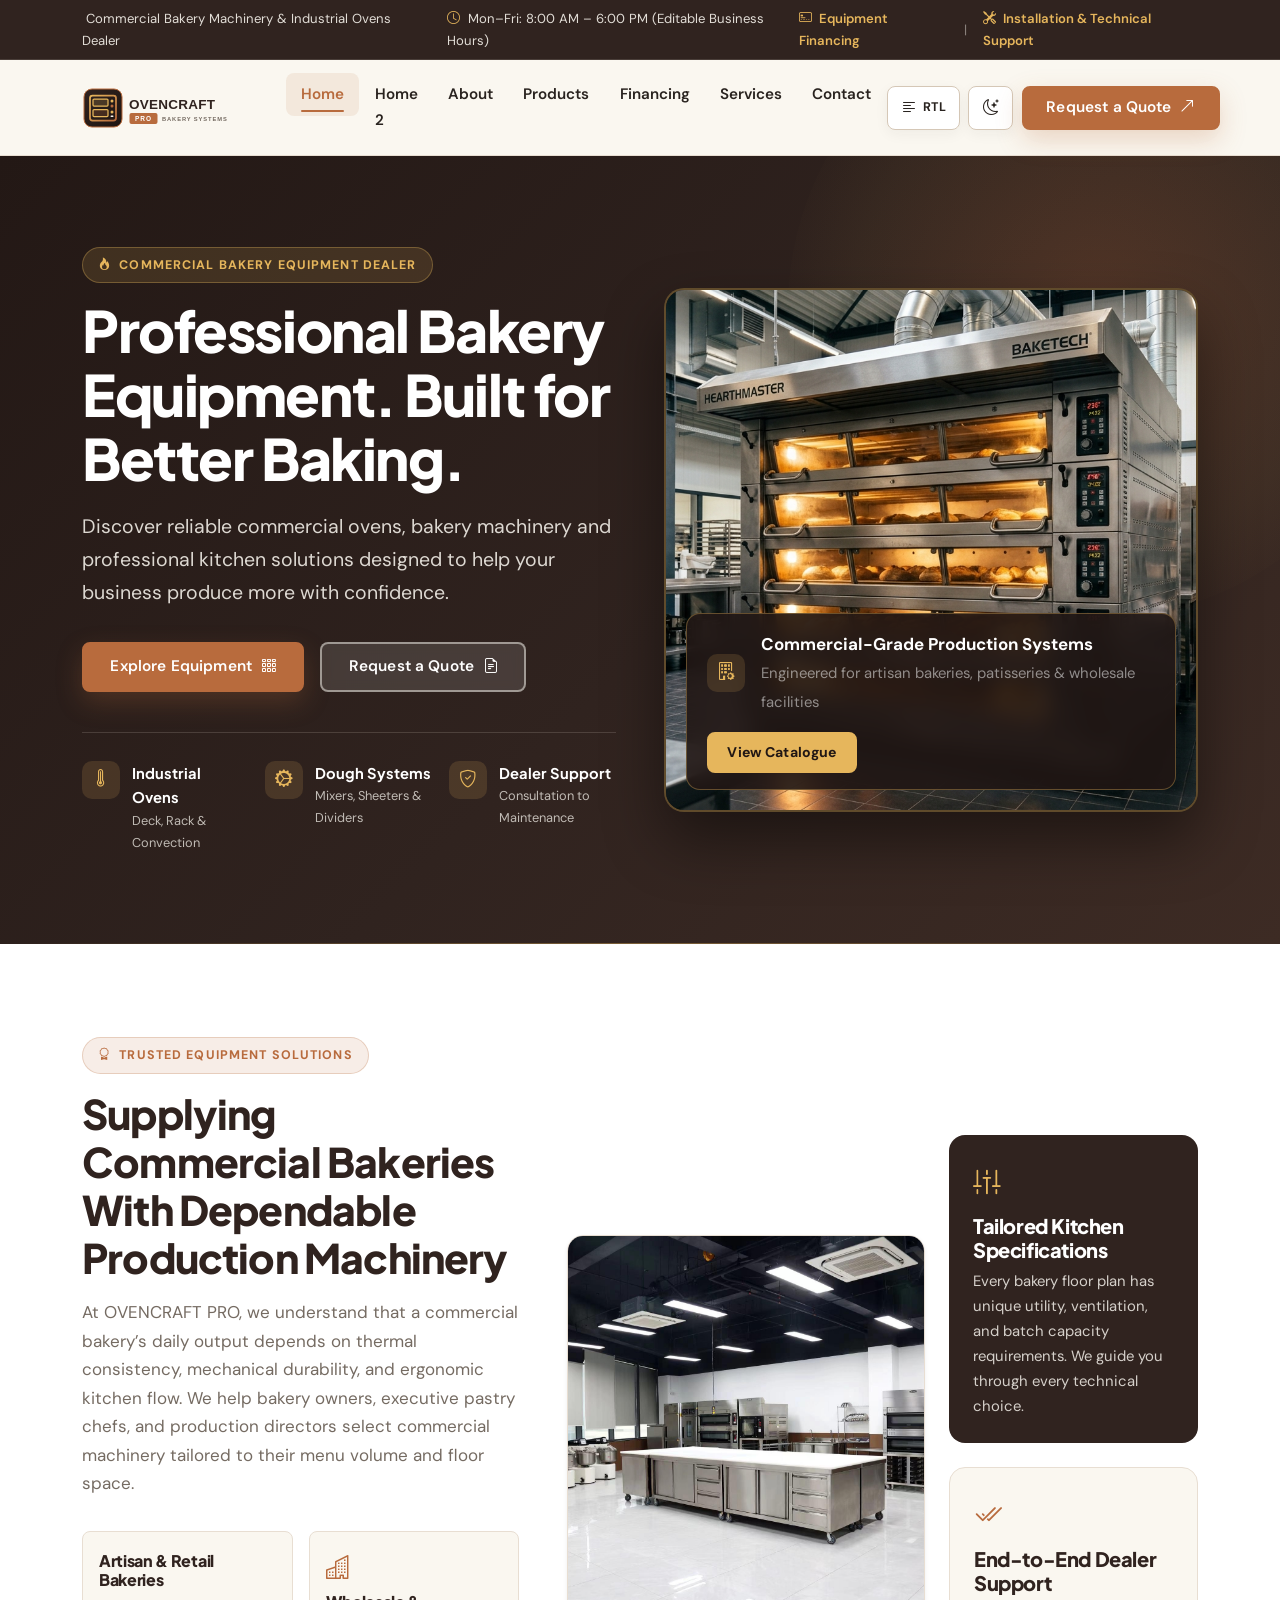
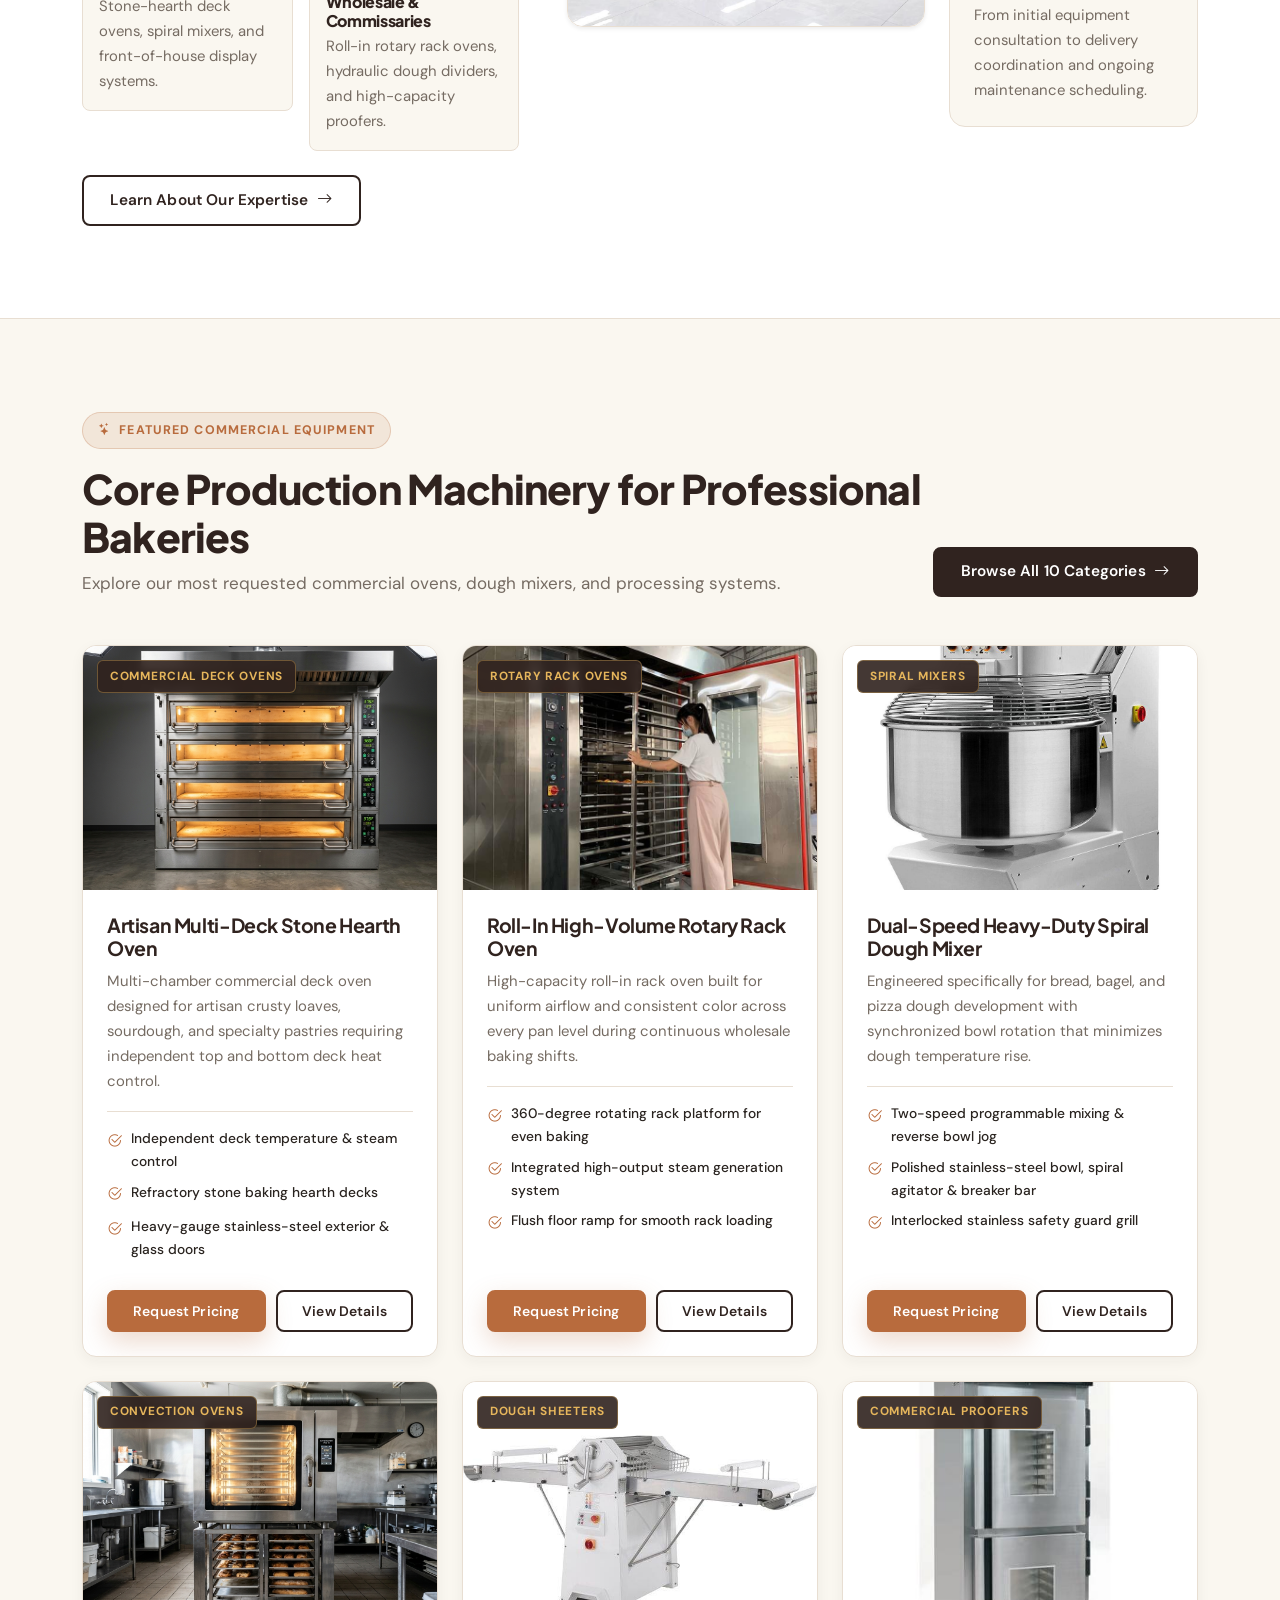
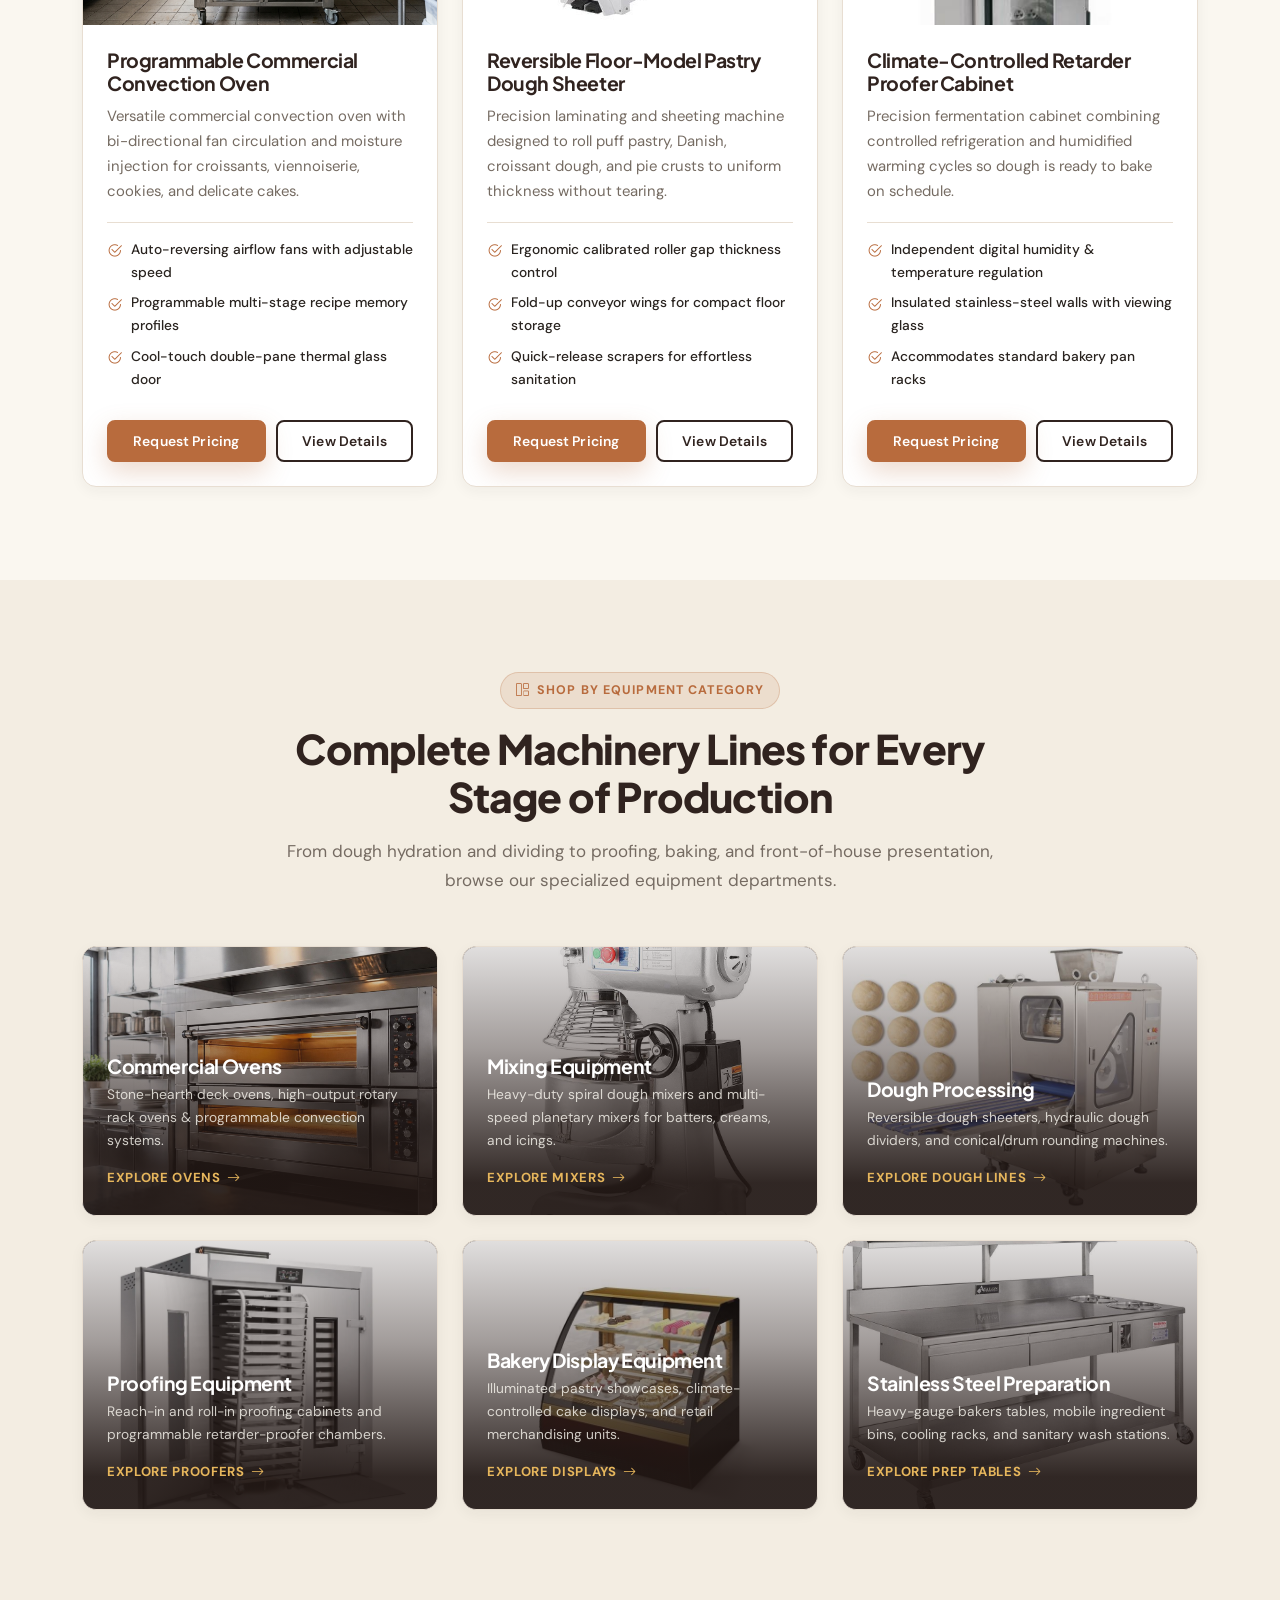
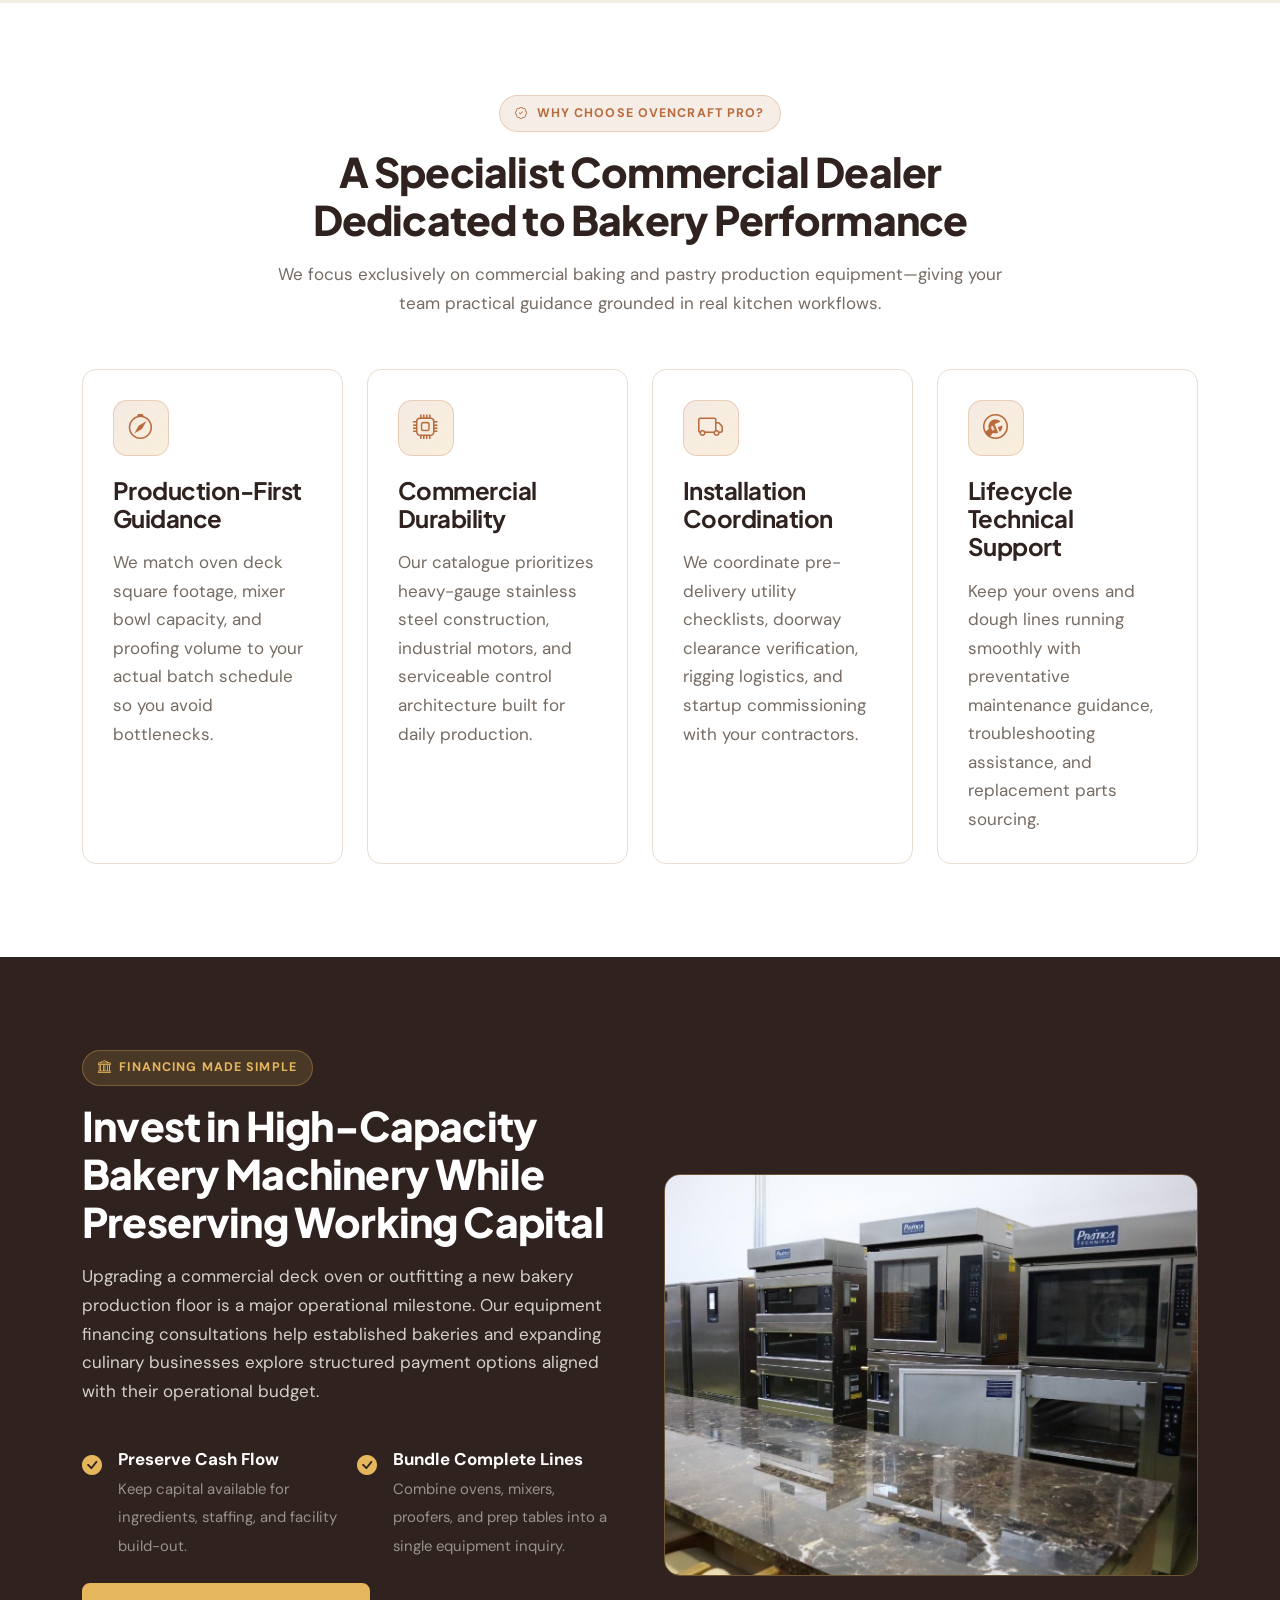
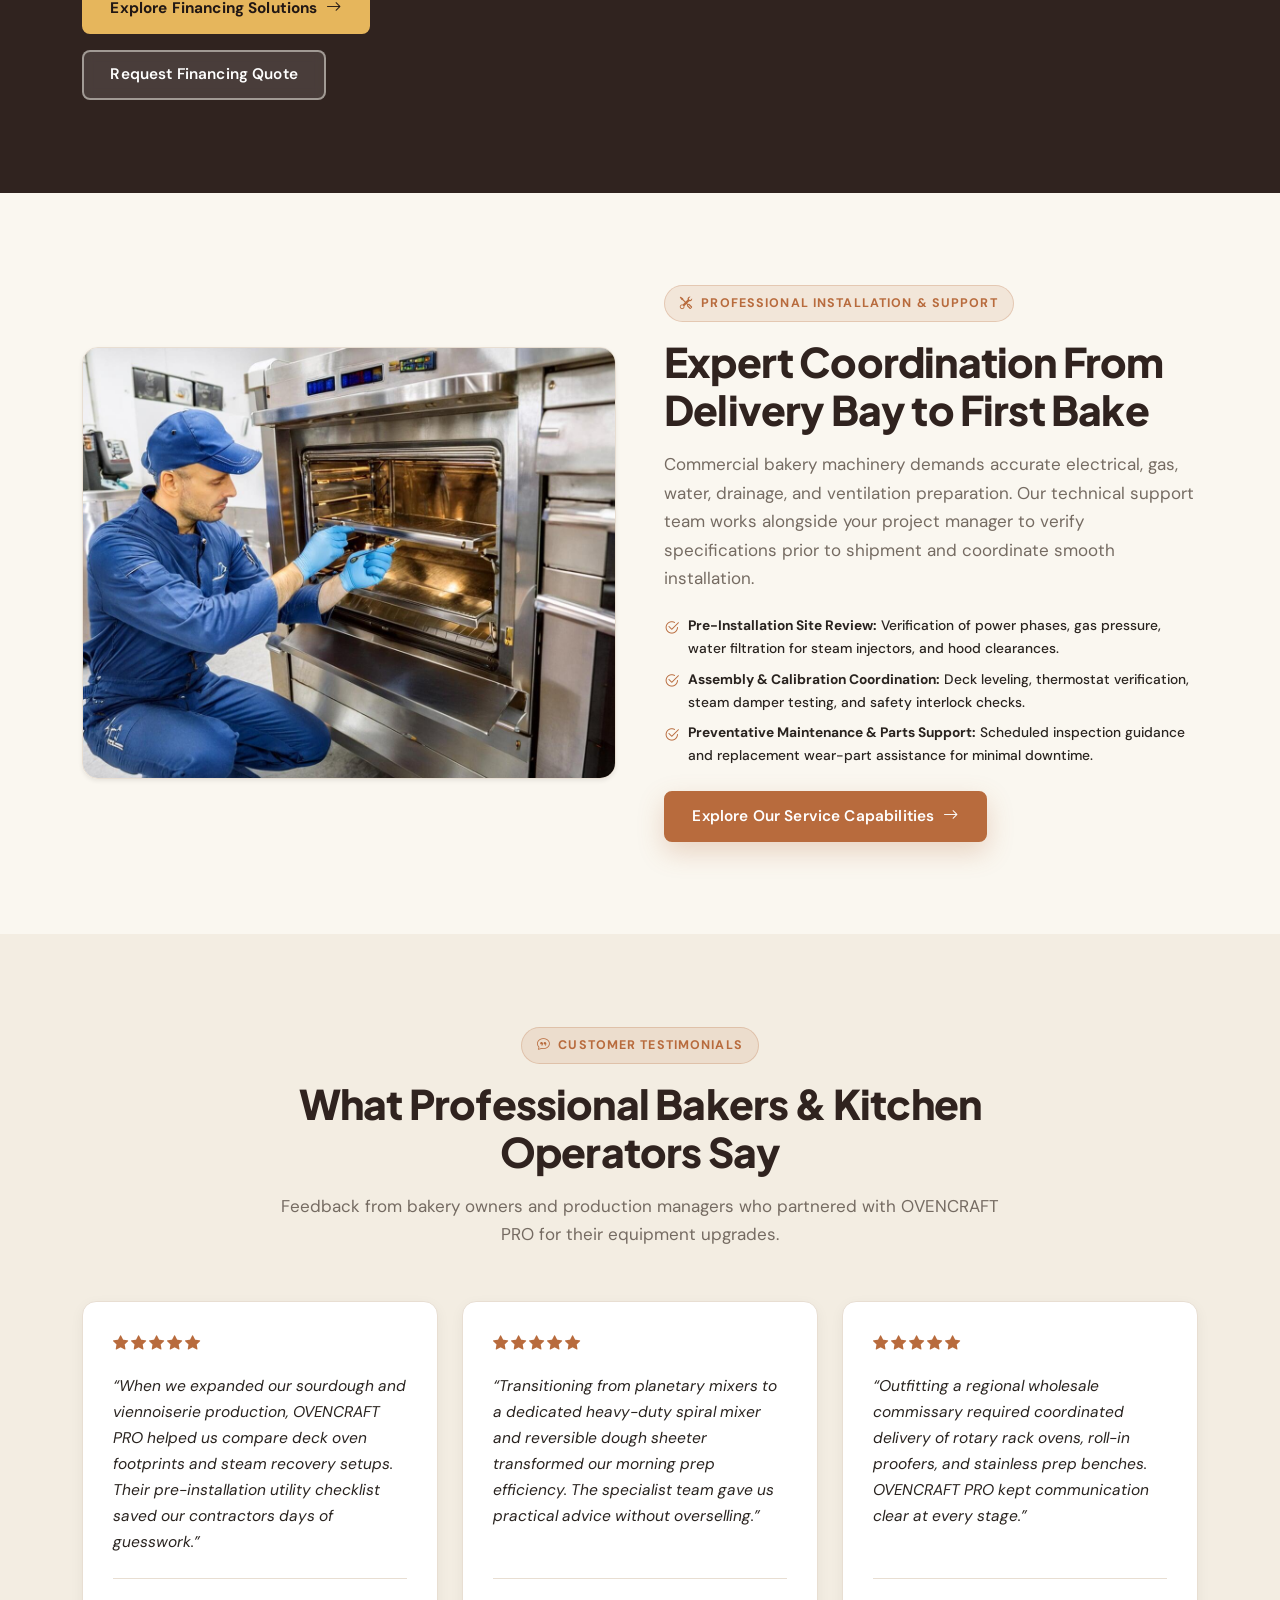
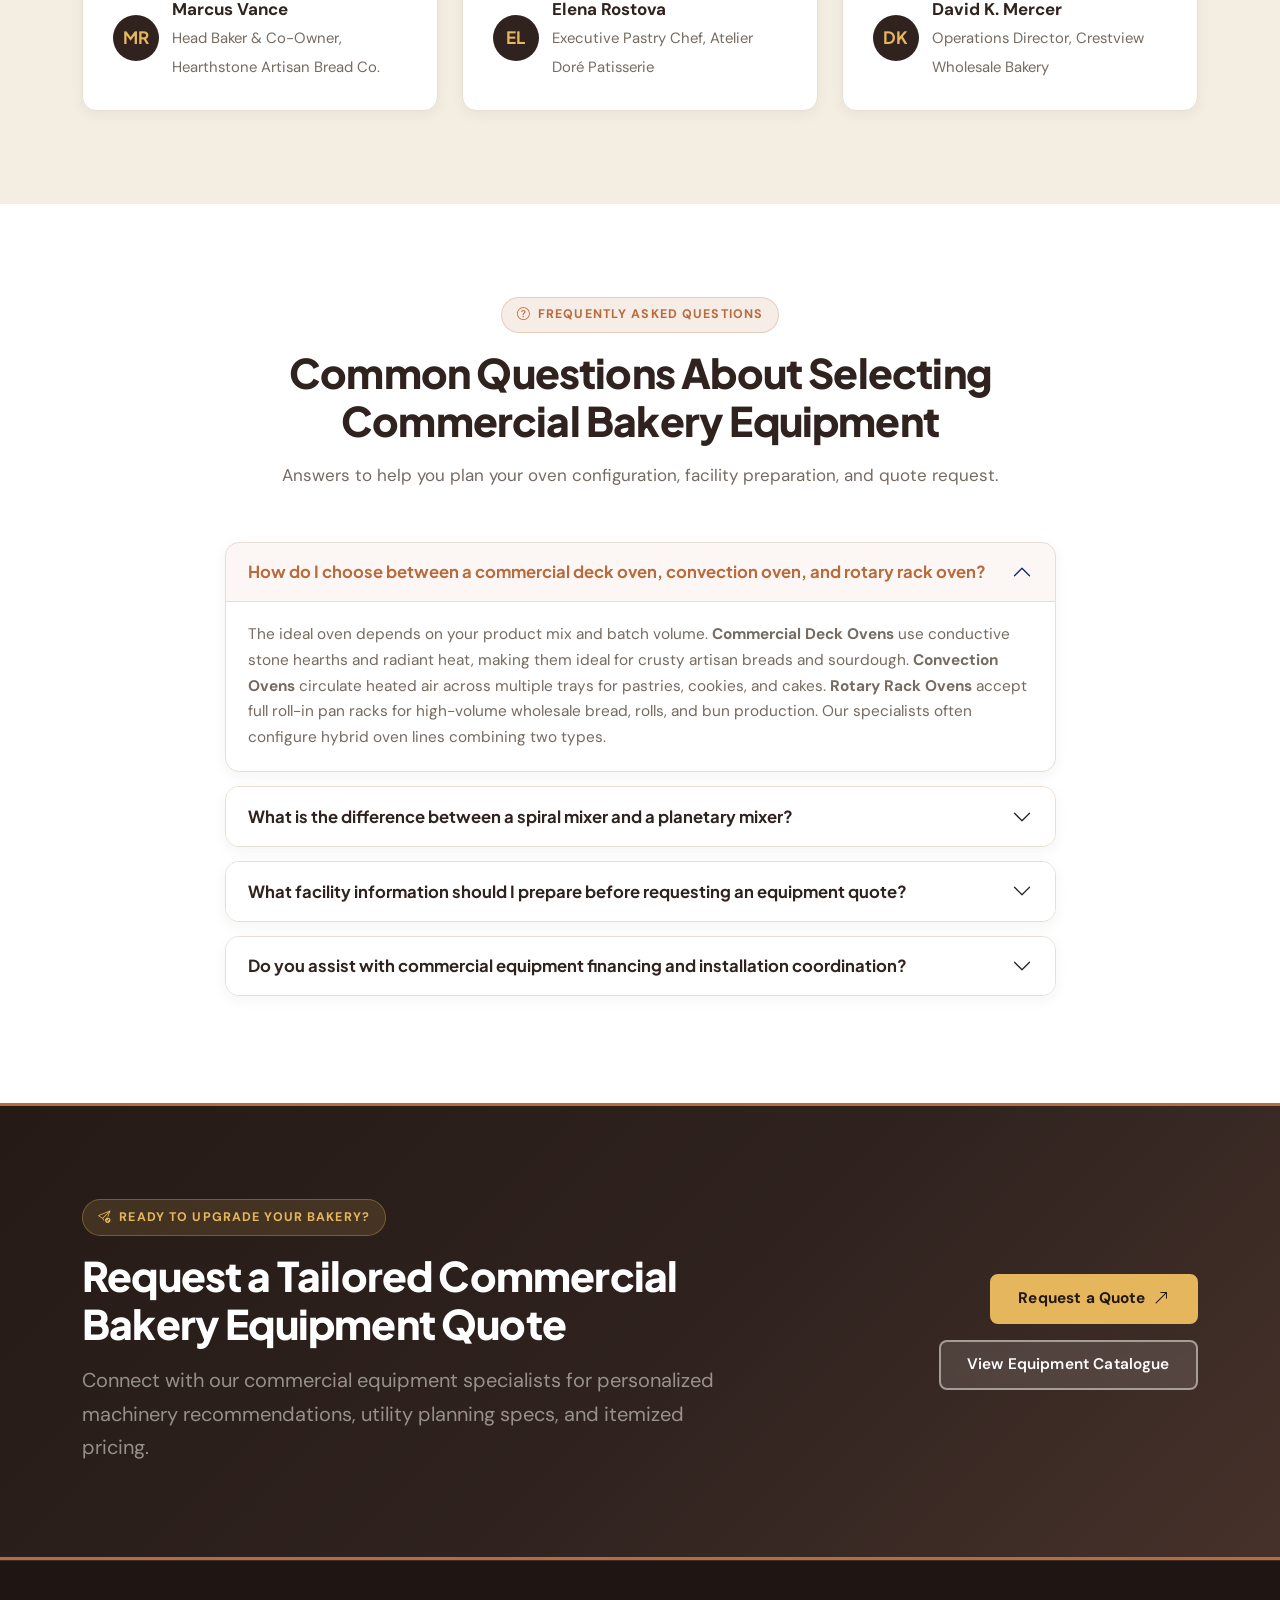
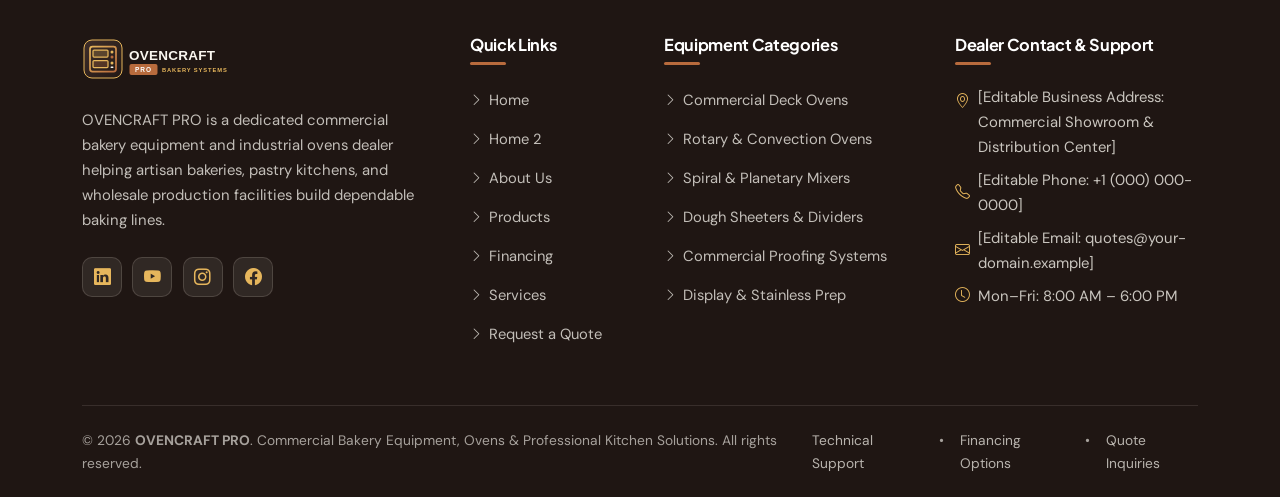
==== commit 7abdf86f: "Update OVENCRAFT PRO: add 32 real equipment photos, dark mode contrast fixes, contact map & social i" ====
--- a/index.html
+++ b/index.html
@@ -199,7 +199,7 @@
             <div class="row g-4 align-items-center">
               <div class="col-md-7">
                 <div class="rounded-4 overflow-hidden shadow-sm border" style="border-color: var(--oc-border) !important;">
-                  <img src="assets/images/showroom-facility.png" alt="OVENCRAFT PRO commercial bakery equipment showroom displaying stainless steel ovens and mixers" class="w-100" style="height: 390px; object-fit: cover;" loading="lazy">
+                  <img src="assets/images/image copy 28.png" alt="OVENCRAFT PRO commercial bakery equipment showroom displaying stainless steel ovens and mixers" class="w-100" style="height: 390px; object-fit: cover;" loading="lazy">
                 </div>
               </div>
               <div class="col-md-5">
@@ -271,7 +271,7 @@
           <div class="col-md-6 col-lg-4 reveal-item">
             <article class="oc-card">
               <div class="oc-card-media">
-                <img src="assets/images/rotary-rack-oven.png" alt="Roll-In Commercial Rotary Rack Bakery Oven" loading="lazy">
+                <img src="assets/images/image copy 2.png" alt="Roll-In Commercial Rotary Rack Bakery Oven" loading="lazy">
                 <span class="oc-card-badge">Rotary Rack Ovens</span>
               </div>
               <div class="oc-card-body">
@@ -296,7 +296,7 @@
           <div class="col-md-6 col-lg-4 reveal-item">
             <article class="oc-card">
               <div class="oc-card-media">
-                <img src="assets/images/spiral-mixer.png" alt="Heavy-Duty Commercial Spiral Dough Mixer" loading="lazy">
+                <img src="assets/images/image copy 8.png" alt="Heavy-Duty Commercial Spiral Dough Mixer" loading="lazy">
                 <span class="oc-card-badge">Spiral Mixers</span>
               </div>
               <div class="oc-card-body">
@@ -346,7 +346,7 @@
           <div class="col-md-6 col-lg-4 reveal-item">
             <article class="oc-card">
               <div class="oc-card-media">
-                <img src="assets/images/dough-sheeter.png" alt="Commercial Reversible Pastry Dough Sheeter" loading="lazy">
+                <img src="assets/images/image copy 10.png" alt="Commercial Reversible Pastry Dough Sheeter" loading="lazy">
                 <span class="oc-card-badge">Dough Sheeters</span>
               </div>
               <div class="oc-card-body">
@@ -371,7 +371,7 @@
           <div class="col-md-6 col-lg-4 reveal-item">
             <article class="oc-card">
               <div class="oc-card-media">
-                <img src="assets/images/commercial-proofer.png" alt="Commercial Stainless-Steel Retarder Proofer Cabinet" loading="lazy">
+                <img src="assets/images/image copy 12.png" alt="Commercial Stainless-Steel Retarder Proofer Cabinet" loading="lazy">
                 <span class="oc-card-badge">Commercial Proofers</span>
               </div>
               <div class="oc-card-body">
@@ -409,7 +409,7 @@
         <div class="row g-4">
           <div class="col-md-6 col-lg-4 reveal-item">
             <a href="products.html?category=ovens" class="category-tile">
-              <img src="assets/images/deck-oven.png" alt="Commercial Ovens Category - Deck, Rack and Convection Ovens" loading="lazy">
+              <img src="assets/images/image.png" alt="Commercial Ovens Category - Deck, Rack and Convection Ovens" loading="lazy">
               <div class="category-tile-content">
                 <h3>Commercial Ovens</h3>
                 <p>Stone-hearth deck ovens, high-output rotary rack ovens &amp; programmable convection systems.</p>
@@ -420,7 +420,7 @@
 
           <div class="col-md-6 col-lg-4 reveal-item">
             <a href="products.html?category=mixing" class="category-tile">
-              <img src="assets/images/planetary-mixer.png" alt="Mixing Equipment Category - Spiral and Planetary Mixers" loading="lazy">
+              <img src="assets/images/image copy 9.png" alt="Mixing Equipment Category - Spiral and Planetary Mixers" loading="lazy">
               <div class="category-tile-content">
                 <h3>Mixing Equipment</h3>
                 <p>Heavy-duty spiral dough mixers and multi-speed planetary mixers for batters, creams, and icings.</p>
@@ -431,7 +431,7 @@
 
           <div class="col-md-6 col-lg-4 reveal-item">
             <a href="products.html?category=dough-processing" class="category-tile">
-              <img src="assets/images/dough-divider.png" alt="Dough Processing Category - Sheeters, Dividers and Rounders" loading="lazy">
+              <img src="assets/images/image copy 11.png" alt="Dough Processing Category - Sheeters, Dividers and Rounders" loading="lazy">
               <div class="category-tile-content">
                 <h3>Dough Processing</h3>
                 <p>Reversible dough sheeters, hydraulic dough dividers, and conical/drum rounding machines.</p>
@@ -442,7 +442,7 @@
 
           <div class="col-md-6 col-lg-4 reveal-item">
             <a href="products.html?category=proofing" class="category-tile">
-              <img src="assets/images/commercial-proofer.png" alt="Proofing Equipment Category - Roll-In and Reach-In Proofers" loading="lazy">
+              <img src="assets/images/image copy 15.png" alt="Proofing Equipment Category - Roll-In and Reach-In Proofers" loading="lazy">
               <div class="category-tile-content">
                 <h3>Proofing Equipment</h3>
                 <p>Reach-in and roll-in proofing cabinets and programmable retarder-proofer chambers.</p>
@@ -453,7 +453,7 @@
 
           <div class="col-md-6 col-lg-4 reveal-item">
             <a href="products.html?category=accessories" class="category-tile">
-              <img src="assets/images/bakery-display.png" alt="Bakery Display Equipment Category" loading="lazy">
+              <img src="assets/images/image copy 13.png" alt="Bakery Display Equipment Category" loading="lazy">
               <div class="category-tile-content">
                 <h3>Bakery Display Equipment</h3>
                 <p>Illuminated pastry showcases, climate-controlled cake displays, and retail merchandising units.</p>
@@ -464,7 +464,7 @@
 
           <div class="col-md-6 col-lg-4 reveal-item">
             <a href="products.html?category=accessories" class="category-tile">
-              <img src="assets/images/prep-table.png" alt="Stainless Steel Preparation Equipment Category" loading="lazy">
+              <img src="assets/images/image copy 14.png" alt="Stainless Steel Preparation Equipment Category" loading="lazy">
               <div class="category-tile-content">
                 <h3>Stainless Steel Preparation</h3>
                 <p>Heavy-gauge bakers tables, mobile ingredient bins, cooling racks, and sanitary wash stations.</p>
@@ -574,7 +574,7 @@
 
           <div class="col-lg-6 reveal-item">
             <div class="rounded-4 overflow-hidden border" style="border-color: rgba(230, 182, 92, 0.35) !important;">
-              <img src="assets/images/consultation-planning.png" alt="Equipment specialists reviewing commercial bakery floor plans and investment options" class="w-100" style="height: 400px; object-fit: cover;" loading="lazy">
+              <img src="assets/images/image copy 26.png" alt="Equipment specialists reviewing commercial bakery floor plans and investment options" class="w-100" style="height: 400px; object-fit: cover;" loading="lazy">
             </div>
           </div>
         </div>
@@ -587,7 +587,7 @@
         <div class="row align-items-center g-5">
           <div class="col-lg-6 order-2 order-lg-1 reveal-item">
             <div class="rounded-4 overflow-hidden shadow-sm border" style="border-color: var(--oc-border) !important;">
-              <img src="assets/images/technician-install.png" alt="Commercial bakery equipment technician calibrating a stainless-steel multi-deck oven" class="w-100" style="height: 430px; object-fit: cover;" loading="lazy">
+              <img src="assets/images/image copy 24.png" alt="Commercial bakery equipment technician calibrating a stainless-steel multi-deck oven" class="w-100" style="height: 430px; object-fit: cover;" loading="lazy">
             </div>
           </div>
           <div class="col-lg-6 order-1 order-lg-2 reveal-item">
--- a/assets/css/style.css
+++ b/assets/css/style.css
@@ -90,6 +90,51 @@
   color: #211714;
 }
 
+[data-theme="dark"] .btn-oc-primary,
+[data-theme="dark"] a.btn-oc-primary {
+  background-color: var(--oc-secondary);
+  border-color: var(--oc-secondary);
+  color: #FFFFFF;
+}
+
+[data-theme="dark"] .btn-oc-primary:hover,
+[data-theme="dark"] .btn-oc-primary:focus,
+[data-theme="dark"] a.btn-oc-primary:hover,
+[data-theme="dark"] a.btn-oc-primary:focus {
+  background-color: #9E572D;
+  border-color: var(--oc-accent);
+  color: #FFFFFF;
+}
+
+[data-theme="dark"] .btn-oc-secondary,
+[data-theme="dark"] a.btn-oc-secondary {
+  background-color: #3D2B24;
+  border-color: var(--oc-accent);
+  color: #FAF7F0;
+}
+
+[data-theme="dark"] .btn-oc-secondary:hover,
+[data-theme="dark"] .btn-oc-secondary:focus,
+[data-theme="dark"] a.btn-oc-secondary:hover,
+[data-theme="dark"] a.btn-oc-secondary:focus {
+  background-color: var(--oc-accent);
+  border-color: var(--oc-accent);
+  color: #211714;
+}
+
+[data-theme="dark"] .btn-oc-light {
+  background-color: rgba(250, 247, 240, 0.14);
+  border-color: rgba(230, 182, 92, 0.65);
+  color: #FAF7F0;
+}
+
+[data-theme="dark"] .btn-oc-light:hover,
+[data-theme="dark"] .btn-oc-light:focus {
+  background-color: #FAF7F0;
+  border-color: #FAF7F0;
+  color: #211714;
+}
+
 [data-theme="dark"] .form-control-oc,
 [data-theme="dark"] .form-select-oc {
   background-color: #1D1512;
@@ -112,9 +157,9 @@
 }
 
 .btn-header-util {
-  height: 40px;
-  min-width: 40px;
-  padding: 0 0.72rem;
+  height: 44px;
+  min-width: 44px;
+  padding: 0 0.82rem;
   border-radius: var(--radius-sm);
   border: 1.5px solid var(--oc-border-strong);
   background-color: var(--oc-surface);
@@ -371,7 +416,7 @@
 
 .btn-oc-primary {
   background-color: var(--oc-secondary);
-  color: var(--oc-surface);
+  color: #FFFFFF;
   border-color: var(--oc-secondary);
   box-shadow: var(--shadow-copper);
 }
@@ -380,14 +425,14 @@
 .btn-oc-primary:focus {
   background-color: var(--oc-primary);
   border-color: var(--oc-primary);
-  color: var(--oc-surface);
+  color: #FFFFFF;
   transform: translateY(-2px);
   box-shadow: var(--shadow-md);
 }
 
 .btn-oc-secondary {
   background-color: var(--oc-primary);
-  color: var(--oc-surface);
+  color: #FFFFFF;
   border-color: var(--oc-primary);
 }
 
@@ -395,14 +440,14 @@
 .btn-oc-secondary:focus {
   background-color: var(--oc-secondary);
   border-color: var(--oc-secondary);
-  color: var(--oc-surface);
+  color: #FFFFFF;
   transform: translateY(-2px);
   box-shadow: var(--shadow-copper);
 }
 
 .btn-oc-wheat {
   background-color: var(--oc-accent);
-  color: var(--oc-primary);
+  color: #211714;
   border-color: var(--oc-accent);
   font-weight: 700;
 }
@@ -411,7 +456,7 @@
 .btn-oc-wheat:focus {
   background-color: var(--oc-secondary);
   border-color: var(--oc-secondary);
-  color: var(--oc-surface);
+  color: #FFFFFF;
   transform: translateY(-2px);
 }
 
@@ -424,22 +469,22 @@
 .btn-oc-outline:hover,
 .btn-oc-outline:focus {
   background-color: var(--oc-primary);
-  color: var(--oc-surface);
+  color: #FFFFFF;
   transform: translateY(-2px);
 }
 
 .btn-oc-light {
-  background-color: rgba(255, 255, 255, 0.1);
-  color: var(--oc-surface);
-  border-color: rgba(250, 247, 240, 0.4);
+  background-color: rgba(255, 255, 255, 0.12);
+  color: #FFFFFF;
+  border-color: rgba(250, 247, 240, 0.5);
   backdrop-filter: blur(6px);
 }
 
 .btn-oc-light:hover,
 .btn-oc-light:focus {
-  background-color: var(--oc-surface);
+  background-color: #FFFFFF;
   color: var(--oc-primary);
-  border-color: var(--oc-surface);
+  border-color: #FFFFFF;
   transform: translateY(-2px);
 }
 
@@ -556,7 +601,7 @@
   margin-left: auto;
   border: 1.5px solid var(--oc-border-strong);
   background-color: var(--oc-surface);
-  color: var(--oc-primary);
+  color: var(--oc-text-primary);
   width: 44px;
   height: 44px;
   border-radius: var(--radius-sm);
@@ -626,6 +671,8 @@
 
   .header-cta-wrap .btn-oc-primary {
     width: 100%;
+    height: 44px;
+    padding: 0 1.25rem;
   }
 }
 
@@ -635,6 +682,11 @@
     align-items: center;
     gap: 0.55rem;
   }
+
+  .header-cta-wrap .btn-oc-primary {
+    height: 44px;
+    padding: 0 1.4rem;
+  }
 }
 
 @media (min-width: 992px) and (max-width: 1199.98px) {
@@ -650,13 +702,14 @@
     width: 145px;
   }
   .btn-header-util {
-    height: 36px;
-    min-width: 36px;
-    padding: 0 0.52rem;
+    height: 38px;
+    min-width: 38px;
+    padding: 0 0.56rem;
     font-size: 0.74rem;
   }
   .header-cta-wrap .btn-oc-primary {
-    padding: 0.56rem 0.85rem;
+    height: 38px;
+    padding: 0 0.95rem;
     font-size: 0.82rem;
   }
 }
@@ -1391,7 +1444,7 @@
   font-family: var(--font-heading);
   font-weight: 700;
   font-size: 0.88rem;
-  color: var(--oc-primary);
+  color: var(--oc-text-primary);
   margin-bottom: 0.45rem;
   display: block;
 }
@@ -1645,3 +1698,130 @@
     padding: 1.35rem;
   }
 }
+
+/* --------------------------------------------------------------------------
+   14. Night Theme Button & Hover Contrast Safeguards
+   -------------------------------------------------------------------------- */
+[data-theme="dark"] .oc-card-actions .btn-oc-primary,
+[data-theme="dark"] .btn-oc-primary {
+  background-color: #B86B3D !important;
+  border-color: #B86B3D !important;
+  color: #FFFFFF !important;
+}
+
+[data-theme="dark"] .oc-card-actions .btn-oc-primary:hover,
+[data-theme="dark"] .oc-card-actions .btn-oc-primary:focus,
+[data-theme="dark"] .btn-oc-primary:hover,
+[data-theme="dark"] .btn-oc-primary:focus {
+  background-color: #9E572D !important;
+  border-color: #E6B65C !important;
+  color: #FFFFFF !important;
+}
+
+[data-theme="dark"] .oc-card-actions .btn-oc-outline,
+[data-theme="dark"] .btn-oc-outline {
+  background-color: transparent !important;
+  border-color: #E6B65C !important;
+  color: #FAF7F0 !important;
+}
+
+[data-theme="dark"] .oc-card-actions .btn-oc-outline:hover,
+[data-theme="dark"] .oc-card-actions .btn-oc-outline:focus,
+[data-theme="dark"] .btn-oc-outline:hover,
+[data-theme="dark"] .btn-oc-outline:focus {
+  background-color: #E6B65C !important;
+  border-color: #E6B65C !important;
+  color: #211714 !important;
+}
+
+[data-theme="dark"] .btn-oc-secondary {
+  background-color: #3D2B24 !important;
+  border-color: #E6B65C !important;
+  color: #FAF7F0 !important;
+}
+
+[data-theme="dark"] .btn-oc-secondary:hover,
+[data-theme="dark"] .btn-oc-secondary:focus {
+  background-color: #E6B65C !important;
+  border-color: #E6B65C !important;
+  color: #211714 !important;
+}
+
+/* Night Theme FAQ Accordion Contrast */
+[data-theme="dark"] .accordion-oc .accordion-item {
+  background-color: #281E1A;
+  border-color: #3D2E28;
+}
+
+[data-theme="dark"] .accordion-oc .accordion-button {
+  background-color: #281E1A;
+  color: #FAF7F0;
+}
+
+[data-theme="dark"] .accordion-oc .accordion-button::after {
+  filter: brightness(0) invert(1);
+}
+
+[data-theme="dark"] .accordion-oc .accordion-button:not(.collapsed) {
+  background-color: #32241E;
+  color: #E6B65C;
+  border-bottom: 1px solid #3D2E28;
+}
+
+[data-theme="dark"] .accordion-oc .accordion-body {
+  background-color: #281E1A;
+  color: #D8CFC6;
+}
+
+[data-theme="dark"] .accordion-oc .accordion-body strong {
+  color: #FAF7F0;
+}
+
+/* Night Theme Mobile & Tablet Hamburger Toggler Contrast */
+[data-theme="dark"] .navbar-toggler-oc {
+  background-color: #281E1A;
+  border-color: rgba(230, 182, 92, 0.55);
+  color: #FAF7F0;
+}
+
+[data-theme="dark"] .navbar-toggler-oc:hover,
+[data-theme="dark"] .navbar-toggler-oc:focus {
+  background-color: #32241E;
+  border-color: #E6B65C;
+  color: #E6B65C;
+}
+
+/* Night Theme Contact Form & Labels Contrast */
+[data-theme="dark"] .form-label-oc {
+  color: #FAF7F0;
+}
+
+[data-theme="dark"] .form-label-oc .req-star {
+  color: #E6B65C;
+}
+
+[data-theme="dark"] .form-control-oc::placeholder {
+  color: rgba(250, 247, 240, 0.52);
+}
+
+[data-theme="dark"] .form-select-oc option {
+  background-color: #281E1A;
+  color: #FAF7F0;
+}
+
+[data-theme="dark"] .form-control-oc.is-invalid,
+[data-theme="dark"] .form-select-oc.is-invalid {
+  background-color: #331B19;
+  border-color: #FF7B6B;
+  color: #FAF7F0;
+}
+
+[data-theme="dark"] .invalid-feedback-oc {
+  color: #FF8F80;
+}
+
+[data-theme="dark"] .eyebrow-badge {
+  color: #E6B65C;
+  background-color: rgba(230, 182, 92, 0.14);
+  border-color: rgba(230, 182, 92, 0.34);
+}
